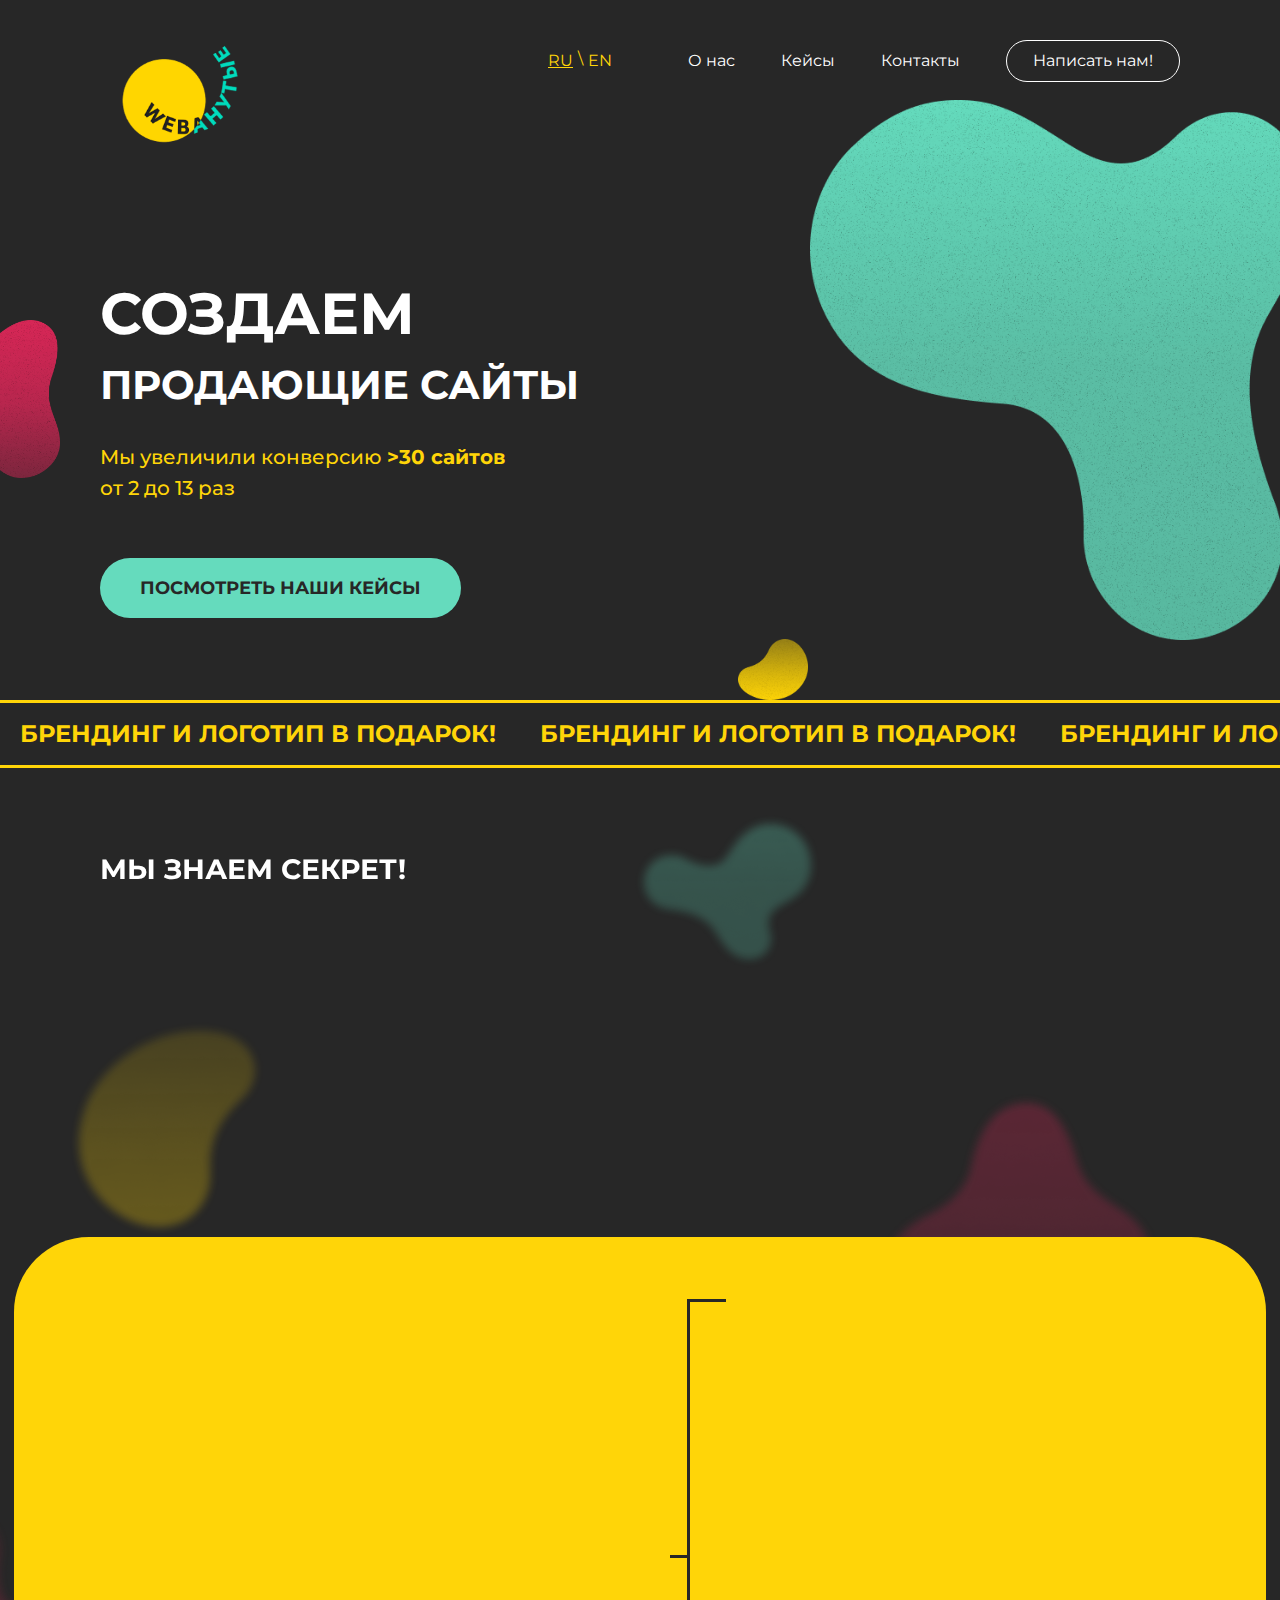
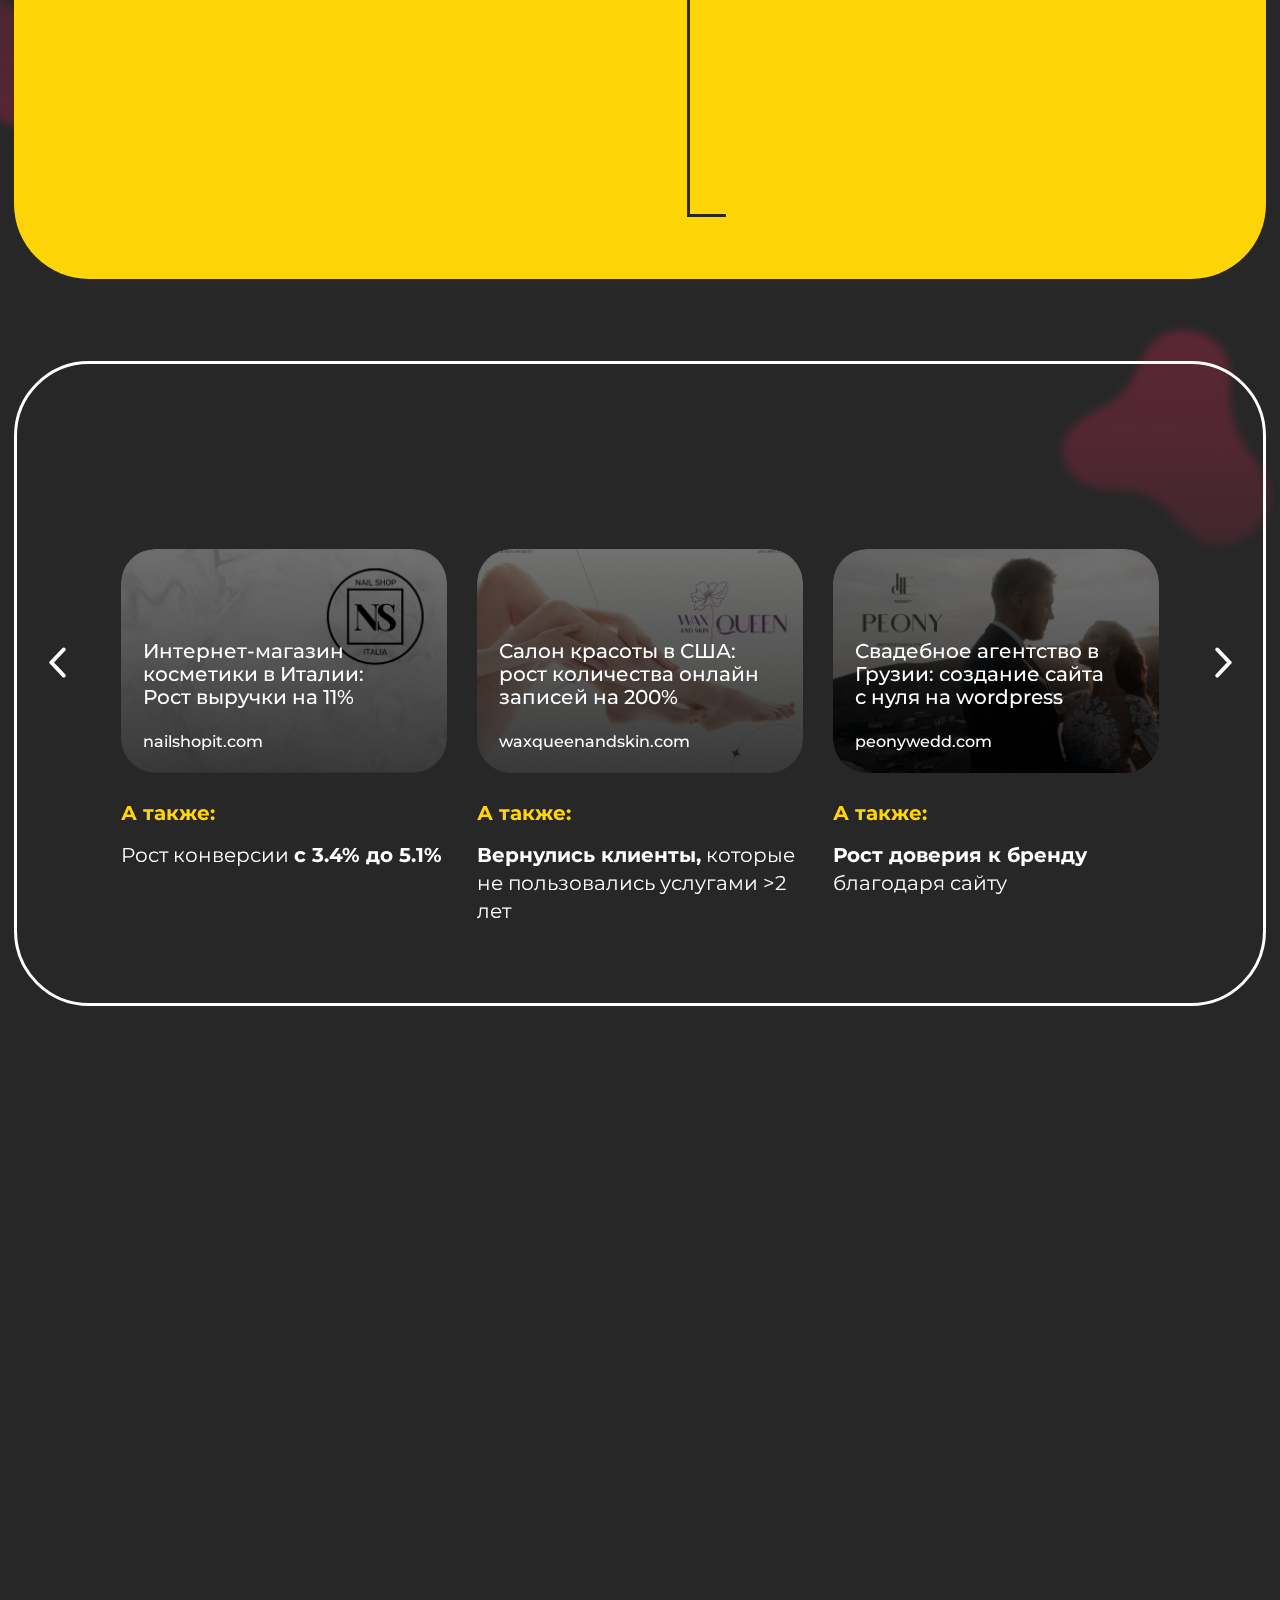
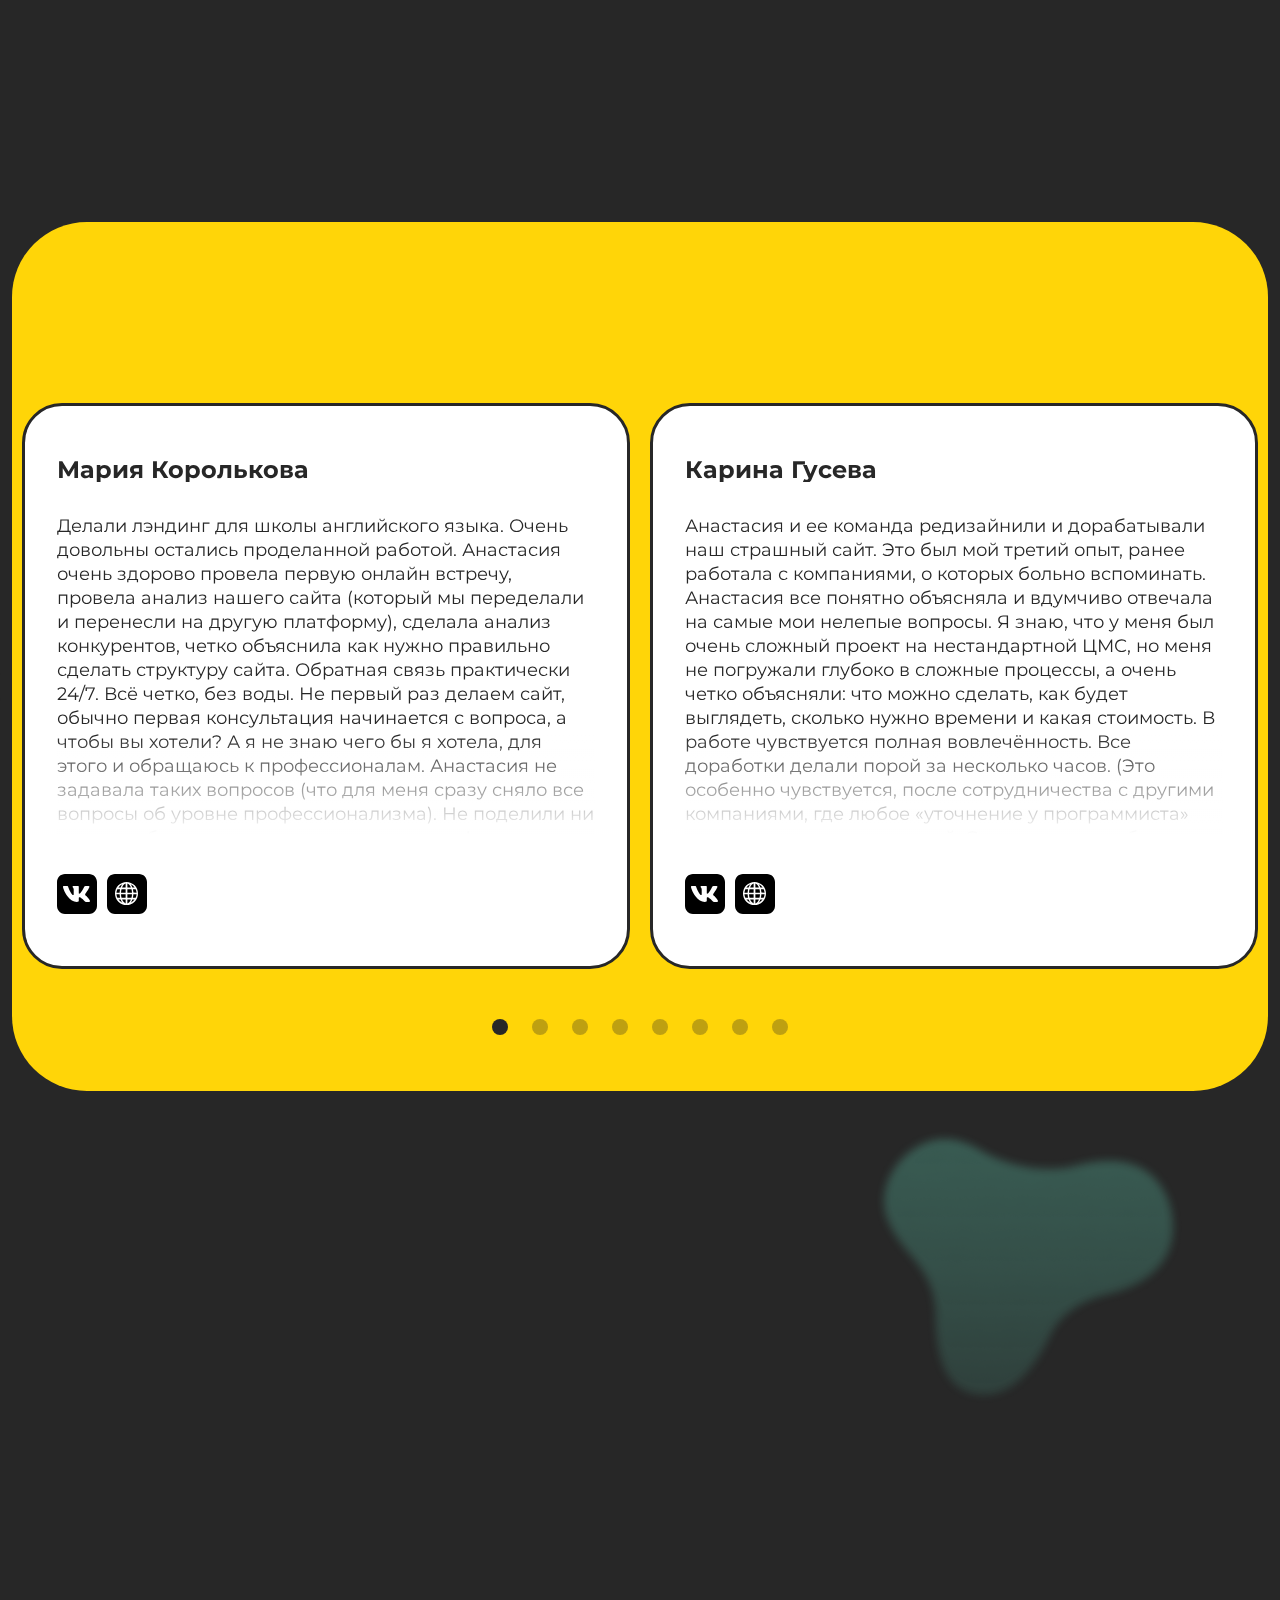
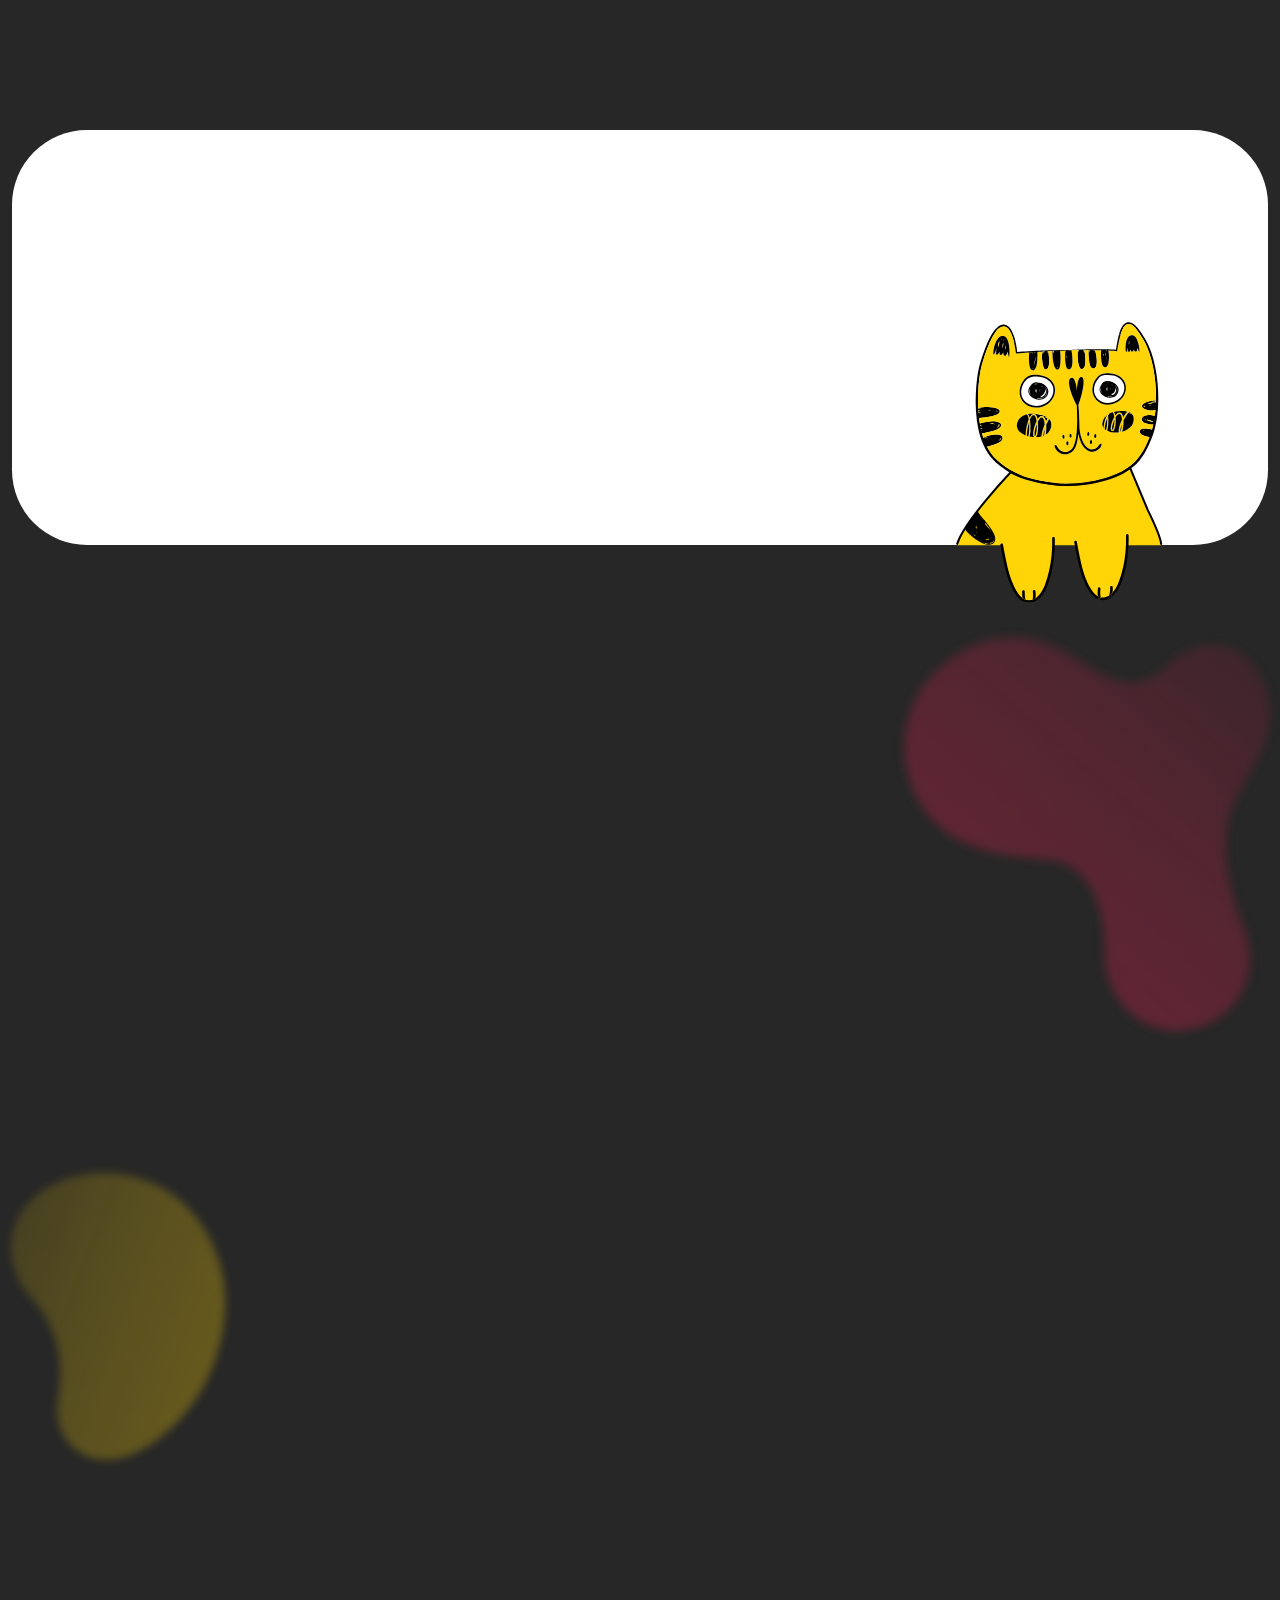
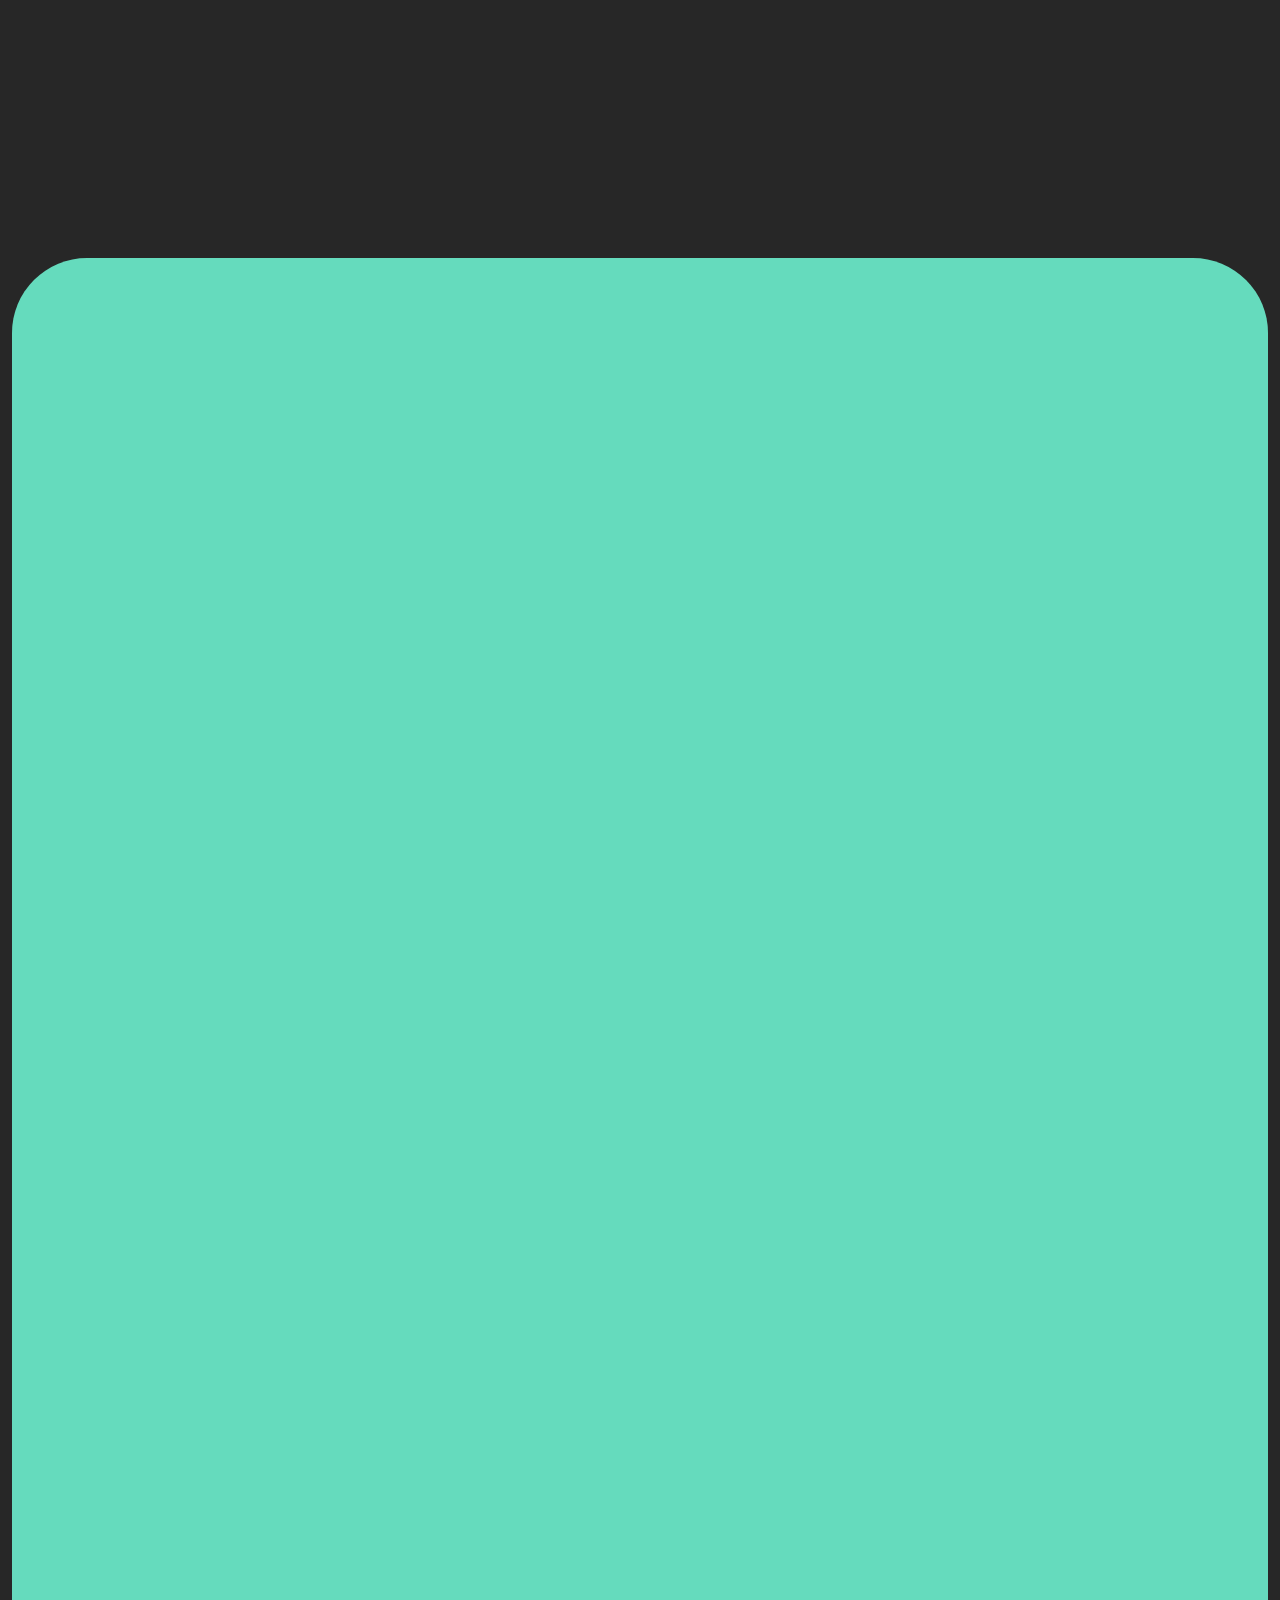
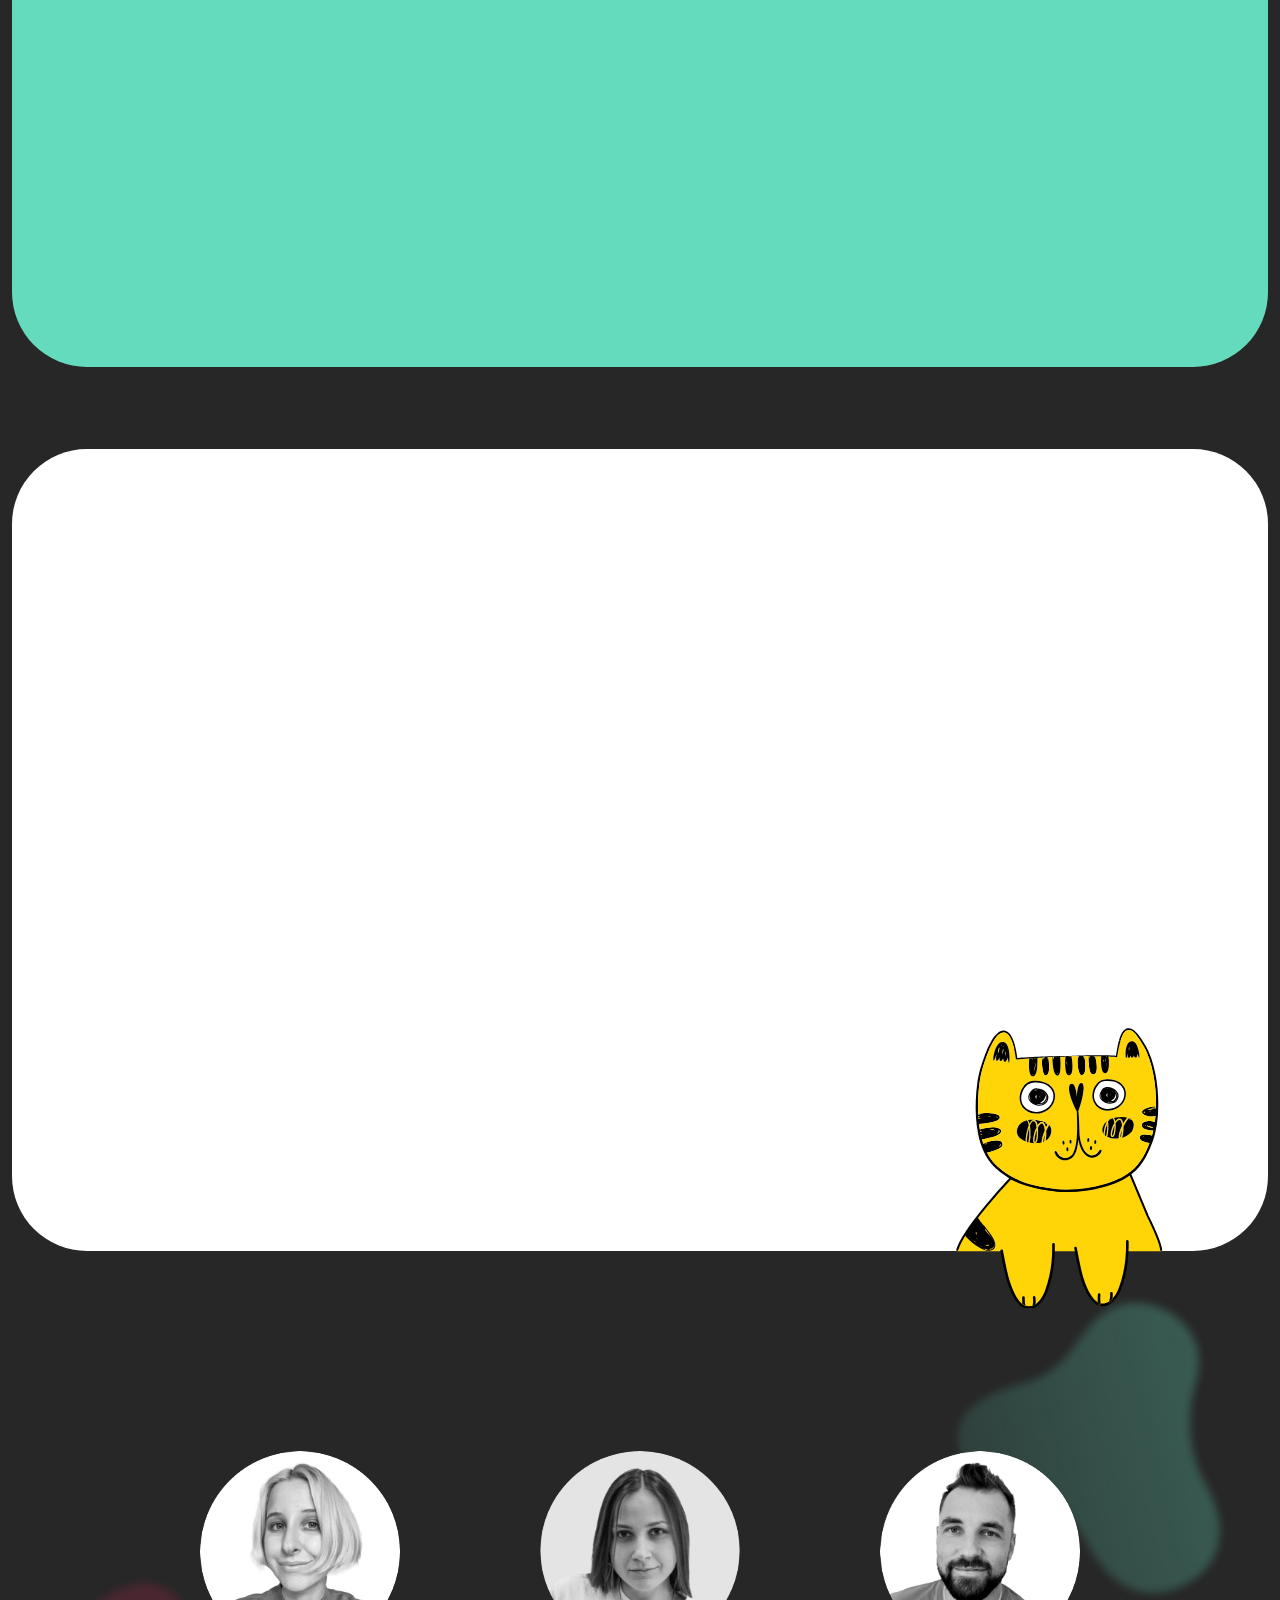
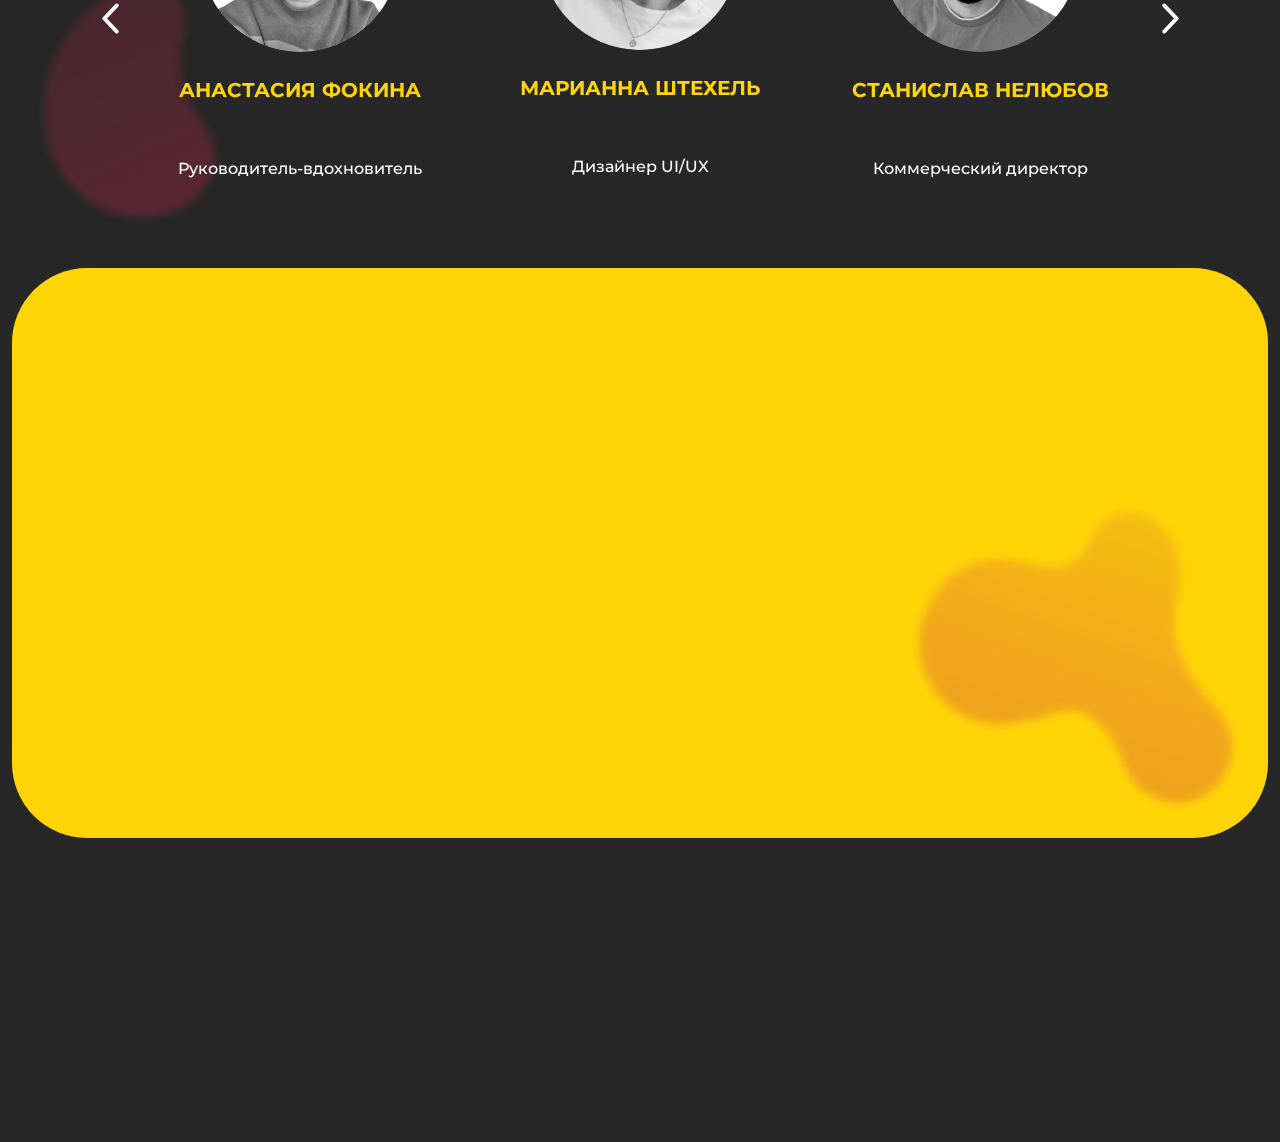
==== index.html @ fd3e45f4 "revival" ====
<!DOCTYPE html>
<html lang="ru">

<head>
	<meta charset="UTF-8">
	<meta name="viewport" content="width=device-width, initial-scale=1.0">
	<title>WEB-OFF</title>
	<link rel="stylesheet" href="./pages/index.css">
	<link rel="shortcut icon" href="./favicon.ico" type="image/x-icon">
	<link rel="preconnect" href="https://fonts.googleapis.com">
	<link rel="preconnect" href="https://fonts.gstatic.com" crossorigin>
	<link href="https://fonts.googleapis.com/css2?family=Montserrat:wght@400;500;600;700;800&display=swap"
		rel="stylesheet">
	<!-- Yandex.Metrika counter -->
	<script type="text/javascript">
		(function (m, e, t, r, i, k, a) {
			m[i] = m[i] || function () { (m[i].a = m[i].a || []).push(arguments) };
			m[i].l = 1 * new Date();
			for (var j = 0; j < document.scripts.length; j++) { if (document.scripts[j].src === r) { return; } }
			k = e.createElement(t), a = e.getElementsByTagName(t)[0], k.async = 1, k.src = r, a.parentNode.insertBefore(k, a)
		})
			(window, document, "script", "https://mc.yandex.ru/metrika/tag.js", "ym");
		ym(94891335, "init", {
			clickmap: true,
			trackLinks: true,
			accurateTrackBounce: true,
			webvisor: true
		});
	</script>
	<noscript>
		<div><img src="https://mc.yandex.ru/watch/94891335" style="position:absolute; left:-9999px;" alt="" /></div>
	</noscript>
	<!-- /Yandex.Metrika counter -->
</head>

<body class="page page_main">
	<div class="scrollTop"></div>
	<div class="page__wrapper">
		<header class="header page__header">
			<img src="./img/logo.png" alt="" class="header__logo rotating-logo">
			<nav class="header__menu">
				<ul class="header__menu-list">
					<li class="header__menu-list-link lang">
						<a href="https://web-off.ru/" class="header__menu-link act">RU</a>
						<span>\</span>
						<a href="https://web-off.ru/EN" class="header__menu-link">EN</a>
					</li>
					<li class="header__menu-list-link">
						<a href="#team" class="header__menu-link">О нас</a>
					</li>
					<li class="header__menu-list-link">
						<a href="#projects" class="header__menu-link">Кейсы</a>
					</li>
					<li class="header__menu-list-link">
						<a href="#contacts" class="header__menu-link">Контакты</a>
					</li>
					<li class="header__menu-list-link">
						<a href="https://t.me/taakeyourmeds" class="header__menu-link header__menu-link_bordered"
							target="_blank" rel="noopener">Написать нам!</a>
					</li>
				</ul>
			</nav>
			<button class="header__burger"></button>
			<button class="header__close-button"></button>
		</header>
		<section class="container intro content__intro">
			<h2 class="intro__header" data-aos="fade-up" data-aos-delay="50">
				Создаем
			</h2>
			<h3 class="intro__subheader" data-aos="fade-up" data-aos-delay="150">
				продающие сайты
			</h3>
			<p class="intro__text" data-aos="fade-up" data-aos-delay="250">
				Мы&nbsp;увеличили конверсию <b>&gt;30&nbsp;сайтов</b> от&nbsp;2&nbsp;до&nbsp;13&nbsp;раз
			</p>
			<a href="#projects" class="btn intro__btn" data-aos="fade-up" data-aos-delay="350">
				<span>ПОСМОТРЕТЬ НАШИ КЕЙСЫ</span>
			</a>
		</section>
	</div>
	<section class="run">
		<div class="marquee">
			<div>
				<h3>Брендинг и логотип в подарок!</h3>
				<h3>Брендинг и логотип в подарок!</h3>
				<h3>Брендинг и логотип в подарок!</h3>
				<h3>Брендинг и логотип в подарок!</h3>
				<h3>Брендинг и логотип в подарок!</h3>
				<h3>Брендинг и логотип в подарок!</h3>
				<h3>Брендинг и логотип в подарок!</h3>
				<h3>Брендинг и логотип в подарок!</h3>
				<h3>Брендинг и логотип в подарок!</h3>
				<h3>Брендинг и логотип в подарок!</h3>
				<h3>Брендинг и логотип в подарок!</h3>
				<h3>Брендинг и логотип в подарок!</h3>
				<h3>Брендинг и логотип в подарок!</h3>
				<h3>Брендинг и логотип в подарок!</h3>
				<h3>Брендинг и логотип в подарок!</h3>
				<h3>Брендинг и логотип в подарок!</h3>
			</div>
		</div>
	</section>
	<main class="content page__content">
		<section class="statystic content__statystic">
			<div class="container">
				<div class="statystic__questions">
					<article class="statystic__sites">
						<div class="statystic__sites-main">
							<h3 class="statystic__sites-header" data-aos="fade-up">Мы знаем секрет!</h3>
							<div class="statystic__sites-grid">
								<p class="statystic__sites-grid-figures" data-aos="fade-up" data-aos-delay="50">20%</p>
								<p class="statystic__sites-grid-figures" data-aos="fade-up" data-aos-delay="150">80%</p>
								<p class="statystic__sites-grid-text" data-aos="fade-up" data-aos-delay="50">дизайн</p>
								<p class="statystic__sites-grid-text" data-aos="fade-up" data-aos-delay="150">контент, тексты и&nbsp;смыслы для вашей
									целевой аудитории</p>
							</div>
							<div data-aos="fade-up" data-aos-delay="450">
								<div class="statystic__sites-grid-empty"></div>
								<div class="statystic__sites-grid-empty statystic__sites-grid-empty_left"></div>
								<div class="statystic__sites-grid-empty statystic__sites-grid-empty_right"></div>
							</div>
							<p class="statystic__sites-formula" data-aos="fade-up" data-aos-delay="450">Формула продающего сайта</p>
						</div>
					</article>
					<article class="statystic__web-agency">
						<div class="statystic__web-agency-arrowwrap" data-aos="fade-right" data-aos-delay="250">
							<img src="./images/statystic_arrow.png" alt="" class="statystic__web-agency-arrow">
						</div>
						
						<div class="statystic__web-agency-data" data-aos="fade-left" data-aos-delay="350">
							<h3 class="statystic__web-agency-title">потому, что 90%&nbsp;ВЕБ-АГЕНТСТВ</h3>
							<p class="statystic__web-agency-text">
								НЕ занимается маркетинговым анализом и контентом, которые составляют 80% основы для генерации лидов и продаж!
							</p>
						</div>
					</article>
				</div>
			</div>
		</section>

		<div class="container">
			<section class="offer content__offer">
				<div class="offer__we-offer">
					<div>
						<h2 class="offer__title" data-aos="fade-up" data-aos-delay="50">Наши сайты генерируют</h2>
						<h2 class="offer__title offer__title_adv" data-aos="fade-up" data-aos-delay="150"><strong>в 2,5 раза</strong></h2>
						<h2 class="offer__title" data-aos="fade-up" data-aos-delay="250">больше заказов</h2>
						<p class="offer__text" data-aos="fade-up" data-aos-delay="350">
							Потому что мы проводим глубокий маркетинговый анализ, сами пишем тексты и создаем цепляющий дизайн!
						</p>
					</div>
				</div>
				<div class="offer__empty-container-left">
					<div class="offer__empty-container-left-top"></div>
				</div>
				<div class="offer__empty-container-right"></div>
				<div class="offer__empty-mobile-top"></div>
				<div class="offer__empty-mobile-bottom"></div>
				<div class="offer__list-container">
					<h3 class="offer__list-title" data-aos="fade-left" data-aos-delay="50">Маркетинговый анализ</h3>
					<ul class="offer__list">
						<li class="offer__list-item" data-aos="fade-left" data-aos-delay="150">
							Проводим качественный и количественный анализа рынка и конкурентов
						</li>
						<li class="offer__list-item" data-aos="fade-left" data-aos-delay="250">
							Помогаем с упаковков. Создаем позиционирование, УТП и преимущества, за которые вам готовы платить
						</li>
						<li class="offer__list-item" data-aos="fade-left" data-aos-delay="350">
							Создаем продающую структуру и пишем маркетинговые тексты, которые убеждают и&nbsp;ведут к покупке
						</li>
					</ul>
					<h3 class="offer__list-title" data-aos="fade-left" data-aos-delay="50">Дизайн</h3>
					<ul class="offer__list">
						<li class="offer__list-item" data-aos="fade-left" data-aos-delay="150">
							Создаем мини-брендинг: логотип, цвета, шрифты с опорой на ценности бренда
						</li>
						<li class="offer__list-item" data-aos="fade-left" data-aos-delay="250">
							Создаем нешаблонный и цепляющий дизайн в Figma, который удерживает внимание
						</li>
						<li class="offer__list-item" data-aos="fade-left" data-aos-delay="350">
							Адаптируем дизайн на телефон, планшет и&nbsp;переносим сайт на Tilda или WordPress
						</li>
					</ul>
				</div>
			</section>
			<section class="projects content__projects" id="projects">
				<div class="projects__container">
					<h2 class="projects__title" data-aos="fade-up" data-aos-delay="50">
						Кейсы
						<a href="https://www.behance.net/webanuts" target="_blank" class="more">
							Больше проектов на Behance
							<img src="./images/more.png" alt="">
						</a>
					</h2>
					<div class="pro__grid">
						<div id="pro" class="slider slider_pro">
							<a href="" class="pro__item">
								<span class="pro__pic-wrap">
									<span class="pro__over">
										<span class="pro__desc">Интернет-магазин косметики в Италии: Рост&nbsp;выручки на 11%</span>
										<span class="pro__link">nailshopit.com</span>
									</span>
									<img class="pro__pic" src="./img/res_1.png"
										srcset="./img/res_1.png 1x, ./img/res_1@2x.png 2x" alt="">
								</span>
								<p class="pro__more">А также:</p>
								<p class="pro__res">Рост конверсии <strong>с&nbsp;3.4% до&nbsp;5.1%</strong></p>
							</a>
							<a href="" class="pro__item">
								<span class="pro__pic-wrap">
									<span class="pro__over">
										<span class="pro__desc">Салон красоты в США: рост количества онлайн записей на 200%</span>
										<span class="pro__link">waxqueenandskin.com</span>
									</span>
									<img class="pro__pic" src="./img/res_2.png"
										srcset="./img/res_2.png 1x, ./img/res_2@2x.png 2x" alt="">
								</span>
						    	<p class="pro__more">А также:</p>
								<p class="pro__res"><strong>Вернулись клиенты,</strong> которые не пользовались услугами >2 лет</p>
							</a>
							<a href="" class="pro__item">
								<span class="pro__pic-wrap">
									<span class="pro__over">
										<span class="pro__desc">Свадебное агентство в Грузии: создание сайта с&nbsp;нуля на wordpress</span>
										<span class="pro__link">peonywedd.com</span>
									</span>
									<img class="pro__pic" src="./img/res_3.png"
										srcset="./img/res_3.png 1x, ./img/res_3@2x.png 2x" alt="">
								</span>
								<p class="pro__more">А также:</p>
								<p class="pro__res"><strong>Рост доверия к бренду</strong> благодаря сайту </strong></p>
							</a>
							<a href="" class="pro__item">
								<span class="pro__pic-wrap">
									<span class="pro__over">
										<span class="pro__desc">Интернет-магазин косметики: рост конверсии с 3.4% до 4%</span>
										<span class="pro__link">cultmanicura.ru</span>
									</span>
									<img class="pro__pic" src="./img/res_4.png"
										srcset="./img/res_4.png 1x, ./img/res_4@2x.png 2x" alt="">
								</span>
								<p class="pro__more">А также:</p>
								<p class="pro__res">Новые клиенты начали совершаь заказы<strong>от 20 тыс руб, при среднем чеке в 4 раза ниже</strong> </p>
							</a>
							<a href="" class="pro__item">
								<span class="pro__pic-wrap">
									<span class="pro__over">
										<span class="pro__desc">Интернет-магазин кондитерской: конверсия 4.5%, а не 2%</span>
										<span class="pro__link">boronovskaya.ru</span>
									</span>
									<img class="pro__pic" src="./img/res_5.png"
										srcset="./img/res_5.png 1x, ./img/res_5@2x.png 2x" alt="">
								</span>
								<p class="pro__more">А также:</p>
								<p class="pro__res">Автоматизировали процесс обработки заказа и оптимизировали скорость на
									<strong>10%</strong>
								</p>
							</a>
						</div>
					</div>
				</div>
			</section>
			<section class="tag">
				<h2 class="section-title" data-aos="fade-up">Клиенты обращаются к&nbsp;нам, когда хотят</h2>
				<div class="tag__list tag__list_it">
					<div class="tag__item" data-aos="fade-up" data-aos-delay="50">Создать продающий сайт или интернет-магазин с нуля</div>
					<div class="tag__item" data-aos="fade-up" data-aos-delay="150">Получить новых клиентов с сайта</div>
					<div class="tag__item" data-aos="fade-up" data-aos-delay="250">Увеличить количество заказов в 2-3 раза</div>
					<div class="tag__item" data-aos="fade-up" data-aos-delay="350">Сделать редизайн сайта для повышения доверия</div>
					<div class="tag__item" data-aos="fade-up" data-aos-delay="450">Автоматизировать обработку заказов</div>
					<div class="tag__item" data-aos="fade-up" data-aos-delay="550">Увеличить конверсию и сократить рекламный бюджет</div>
				</div>
				<div class="btn modal_btn" data-aos="fade-up" data-aos-delay="650">
					<span>Хочу увеличить продажи!</span>
				</div>
			</section>
			<section class="comment content__comment" id="comment">
				<h2 class="projects__title" data-aos="fade-up">
					<span>Что говорят наши клиенты</span>
				</h2>
				<div class="comment__container review">
					<div id="slick" class="slider slider_review">
						<div class="review__item">
							<div class="review__item-inner">
								<div class="review__name">Мария Королькова</div>
								<div class="review__text">
									Делали лэндинг для школы английского языка. Очень довольны остались проделанной работой. Анастасия очень здорово провела первую онлайн встречу, провела анализ нашего сайта (который мы переделали и перенесли на другую платформу), сделала анализ конкурентов, четко объяснила как нужно правильно сделать структуру сайта. Обратная связь практически 24/7. Всё четко, без воды. Не первый раз делаем сайт, обычно первая консультация начинается с вопроса, а чтобы вы хотели? А я не знаю чего бы я хотела, для этого и обращаюсь к профессионалам. Анастасия не задавала таких вопросов (что для меня сразу сняло все вопросы об уровне профессионализма). Не поделили ни разу о выборе, всем искренне рекомендую!
								</div>
								<div class="review__soc">
									<a href="https://vk.com/topic-200646717_49068047" class="review__picwrap">
										<svg>
											<use xlink:href="./images/sprite.svg#icon-vk"></use>
										</svg>
									</a>
									<a href="https://intelligentclub.ru/" class="review__picwrap">
										<svg>
											<use xlink:href="./images/sprite.svg#icon-gl"></use>
										</svg>
									</a>
								</div>
							</div>
						</div>
						<div class="review__item">
							<div class="review__item-inner">
								<div class="review__name">Карина Гусева</div>
								<div class="review__text">
								Анастасия и ее команда редизайнили и дорабатывали наш страшный сайт.
								Это был мой третий опыт, ранее работала с компаниями, о которых больно вспоминать.
								Анастасия все понятно объясняла и вдумчиво отвечала на самые мои нелепые вопросы.
								Я знаю, что у меня был очень сложный проект на нестандартной ЦМС, но меня не погружали глубоко в сложные процессы, а очень четко объясняли: что можно сделать, как будет выглядеть, сколько нужно времени и какая стоимость.
								В работе чувствуется полная вовлечённость. Все доработки делали порой за несколько часов. (Это особенно чувствуется, после сотрудничества с другими компаниями, где любое «уточнение у программиста» занимает по несколько дней.
								Отдельное спасибо за шикарнейший дизайн моего сайта. Каждый раз испытываю эстетическое удовольствие, прогуливаюсь по нему, и уже собираю восторженные отзывы покупателей💜
								Хочу отметить, что мое сотрудничество с командой Анастасии только началось и я уже заполняю свои новые хотелки и с нетерпением жду их воплощения!
								Мой сайт: cultmanicura.ru
								</div>
								<div class="review__soc">
									<a href="https://vk.com/topic-200646717_49068047" class="review__picwrap">
										<svg>
											<use xlink:href="./images/sprite.svg#icon-vk"></use>
										</svg>
									</a>
									<a href="https://cultmanicura.ru/" class="review__picwrap">
										<svg>
											<use xlink:href="./images/sprite.svg#icon-gl"></use>
										</svg>
									</a>
								</div>
							</div>
						</div>
						<div class="review__item">
							<div class="review__item-inner">
								<div class="review__name">Евгения Сияние</div>
								<div class="review__text">
									Дедали сайт для студии детейлинга. Очень понравился подход и профессионализм Анастасии. Ниша для нее была новая, но она прекрасно разобралась во всех тонкостях, помогла пропнализировать конкурентов. Были учтены все мои пожелания и « хочу то сама не знаю что». 100% попадание. Дизайн любовь с первого взгляда.
									Самое главное, что сайт стал приносить в разы больше лидов чем его предшественник, люди стали активно его посещать. Настя помогла подобрать оптимальный функционал и взаимодействий с сайтом стало больше.
									А главное, что после завершения проекта Настя всегда на связт и помогает анализировать результаты.
									Данное агенство не просто создает сайт, оно дает бизнесу второе дыхание, закрывает дырки в маркетинге и добавляет статусности компании, потому что дизайн разработан с особым изяществом.
									Стоит каждой своей копейки, вложения окупились через 1,5 месяца. Рекомендованную!
								</div>
								<div class="review__soc">
									<a href="https://vk.com/topic-200646717_49068047" class="review__picwrap">
										<svg>
											<use xlink:href="./images/sprite.svg#icon-vk"></use>
										</svg>
									</a>
									<a href="https://autostudio36.ru/" class="review__picwrap">
										<svg>
											<use xlink:href="./images/sprite.svg#icon-gl"></use>
										</svg>
									</a>
								</div>
							</div>
						</div>
						<div class="review__item">
							<div class="review__item-inner">
								<div class="review__name">Екатерина Бороновская</div>
								<div class="review__text"> У меня довольно сложный интернет-магазин для кондитерской.
								И от всей души благодарю Анастасию и ее команду за потрясающую работу!!
								Мы вместе проделали сложнейший путь от выбора структуры и основы всей работы магазина до деталей и нюансов в товарах. Для меня очень ценно оказалось большая вовлеченность команды и скорость реализации - я безумно занята в офлайн работе и меня нужно периодически выдергивать оттуда. Хочу отметить точное понимание командой аспектов, связанных с психологией покупателей, удобством совершения заказов на сайте. Дизайн точно отражает мой концепт, для меня это очень важно. Сайт интегрирован со складской программой.
								Мы в процессе завершения работы, но я могу сказать совершенно точно - ценность работы для меня оказалась выше цены. Процесс был в удовольствие, результат - 100% попадание в мои потребности. Мои самые искренние рекомендации!!!
								мой сайт: https://boronovskaya.ru
								</div>
								<div class="review__soc">
									<a href="https://vk.com/topic-200646717_49068047" target="_blank" class="review__picwrap">
										<svg>
											<use xlink:href="./images/sprite.svg#icon-vk"></use>
										</svg>
									</a>
									<a href="https://boronovskaya.ru/" class="review__picwrap">
										<svg>
											<use xlink:href="./images/sprite.svg#icon-gl"></use>
										</svg>
									</a>
								</div>
							</div>
						</div>
						<div class="review__item">
							<div class="review__item-inner">
								<div class="review__name">Татьяна Давыдова</div>
								<div class="review__text">
									Добрый день! Заказывала сайт для магазина одежды у Анастасии. Хочется отметить скорость исполнения работы! Все быстро , четко, красиво! С объяснениями и видеоинструкциями, что очень помогает ! Даже после завершения работы, при возникновении вопроса, ответ приходит незамедлительно! Клиентоориентированность на высоте! Все допуслуги тоже оказываются очень быстро!
								</div>
								<div class="review__soc">
									<a href="https://vk.com/topic-200646717_49068047" target="_blank" class="review__picwrap">
										<svg>
											<use xlink:href="./images/sprite.svg#icon-vk"></use>
										</svg>
									</a>
									<a href="https://tenidav.com/" class="review__picwrap">
										<svg>
											<use xlink:href="./images/sprite.svg#icon-gl"></use>
										</svg>
									</a>
								</div>
							</div>
						</div>
						<div class="review__item">
							<div class="review__item-inner">
								<div class="review__name">Надежда Смирнова</div>
									<div class="review__text">Перед новым годом заказала сайт у Насти, я архитектор дизайнер, владелец студии и очень занятой человек, мне некогда было заниматься сайтом, его наполнением и концепцией. Все от начала и до конца по моему ТЗ сделала Настя со своей профессионалов. Быстро, чёткое креативно. Все продумано. Удобно и красиво, эстетика для меня играет очень важную роль - Анастасия помогала. Советовала, задавала наводящие вопросы. Скурпулезное внимание к каждой детали - вот за что стоит платить и делегировать! Советую ребят всем! Думаю мы и дальше продолжим сотрудничество. У меня есть еще идеи, которые с лёгкостью осуществит Анастасия со своей командой мой сайт прекрасен https://nayadadesign.pro/
								</div>
								<div class="review__soc">
									<a href="https://vk.com/topic-200646717_49068047" target="_blank" class="review__picwrap">
										<svg>
											<use xlink:href="./images/sprite.svg#icon-vk"></use>
										</svg>
									</a>
									<a href="https://nayadadesign.pro/" class="review__picwrap">
										<svg>
											<use xlink:href="./images/sprite.svg#icon-gl"></use>
										</svg>
									</a>
								</div>
							</div>
						</div>
						<div class="review__item">
							<div class="review__item-inner">
								<div class="review__name">Elena Prude</div>
								<div class="review__text">
									Anastasia, thank you and your team for my website! I love it and so do all my clients. You took into account all my wishes for design, also gave me a lot of advice and explained to me that the website should, first of all, sell. Thanks to this, I have already got new clients from my website. It was a pleasure to work with you and I will recommend you to all my colleagues!
								</div>
								<div class="review__soc">
									<a href="https://vk.com/topic-200646717_49068047" target="_blank" class="review__picwrap">
										<svg>
											<use xlink:href="./images/sprite.svg#icon-vk"></use>
										</svg>
									</a>
									<a href="http://waxqueenandskin.com/" class="review__picwrap">
										<svg>
											<use xlink:href="./images/sprite.svg#icon-gl"></use>
										</svg>
									</a>
								</div>
							</div>
						</div>
						<div class="review__item">
							<div class="review__item-inner">
								<div class="review__name">Лебедь Артемиев</div>
								<div class="review__text">
								Ахуенные и воистину вебанутые! Надо брать!
								</div>
								<div class="review__soc">
									<a href="" target="_blank" class="review__picwrap">
										<svg>
											<use xlink:href="./images/sprite.svg#icon-gl"></use>
										</svg>
									</a>
								</div>
							</div>
						</div>
					</div>
				</div>
			</section>
		</div>
		<section class="why-us content__why-us">
			<div class="container">
				<h2 class="why-us__title" data-aos="fade-up">Почему выбирают нас?</h2>
				<div class="why-us__grid">
					<article class="why-us__grid-article why-us__grid-article_one" data-aos="fade-up" data-aos-delay="50">
						<img src="./images/why_1.png" alt="" class="why-us__grid-article-number">
						<h3 class="why-us__grid-article-title">Создаем структуру и cами пишем тексты</h3>
						<p class="why-us__grid-article-text">
							<span class="why-us__grid-article-text_bold">Глубоко вникаем в ваш бизнес,</span>
							анализируем конкурентов, проводим CustDev (глубинные интервью) и строим продающую воронку на сайте.
						</p>
					</article>
					<article class="why-us__grid-article why-us__grid-article_two" data-aos="fade-up" data-aos-delay="150">
						<img src="./images/why_2.png" alt="" class="why-us__grid-article-number">
						<h3 class="why-us__grid-article-title">Берем риски на себя&nbsp;&mdash; даем гарантию конверсии</h3>
						<p class="why-us__grid-article-text">
							Если мы повышаем конверсию сайта и не получили оговренный результат&nbsp;&mdash;  
							<span class="why-us__grid-article-text_bold">1&nbsp;месяц бесплатно дорабатываем сайт</span> и повышаем конверсию!
						</p>
					</article>
					<article class="why-us__grid-article why-us__grid-article_three" data-aos="fade-up" data-aos-delay="250">
						<img src="./images/why_3.png" alt="" class="why-us__grid-article-number">
						<h3 class="why-us__grid-article-title">Вы платите за результат, а не часы</h3>
						<p class="why-us__grid-article-text">
							<span class="why-us__grid-article-text_bold">Наша работа не завязана на часы</span>
							 Если мы потратим на маркетинговый анализ в 2 раза больше времени, вы не будете за это переплачивать.
						</p>
					</article>
					<article class="why-us__grid-article why-us__grid-article_four" data-aos="fade-up" data-aos-delay="350">
						<img src="./images/why_4.png" alt="" class="why-us__grid-article-number">
						<h3 class="why-us__grid-article-title">Говорим с вами на одном языке</h3>
						<p class="why-us__grid-article-text"> 
						<span class="why-us__grid-article-text_bold">Говорим без сложных айтишных слов</span>
							и отвечаем на любые ваши вопросы. Нам важно быть с вами на одной волне, чтобы вы понимали каждый этап работы.
						</p>
					</article>
				</div>
			</div>
		</section>
<div class="container">
    <section class="cat   ">
        <h2 class="section-title cat__title" data-aos="fade-up" data-aos-delay="50">У вашего сайта низкая конверсия?</h2>
        <p class="cat__desc" data-aos="fade-up" data-aos-delay="150">Отправьте нам ваш сайт, и мы скажем почему!</p>
        <div class="ac ac_min cat__mb" data-aos="fade-up" data-aos-delay="250">
            <div class="btn modal_btn"><span>Отправить сайт на аудит!</span></div>
        </div>
        <img src="./img/cat.svg" alt="" class="cat__cat">
    </section>
</div>
<div class="container stage">
    <h2 data-aos="fade-up" data-aos-delay="50">Наш подход</h2>
    <h3 data-aos="fade-up" data-aos-delay="150">От вас потребуется всего 1-3 часа на согласование.<br>
        Все остальное мы берем на себя, чтобы вы могли сконцентрироваться на своем бизнесе.</h3>
    <div class="stage__list">
        <div class="stage__item" data-aos="fade-up" data-aos-delay="50">
			<!-- <picture>
				<img class="stage__pic" src="./img/how_1.png" srcset="./img/how_1@2x.png 2x, ./img/how_1@2x.png 320w" alt="">
			</picture> -->
            <picture>
				<source media="(max-width: 1024px)" srcset="./img/how_2@2x.png">
				<img class="stage__pic" src="./img/how_1.png" srcset="./img/how_3@2x.png 2x" alt="Flowers">
			  </picture>
            <h4 class="stage__title">1.&nbsp;Маркетинговый<br>анализ</h4>
            <ul class="stage__desc">
                <li>Мы проводим c вами созвон в Zoom</li>
                <li>Анализируем конкурентов, продукт и проводим CustDev (глубинное интервью)</li>
                <li>Cоздаем УТП, позиционирование, офферы, продающую структуру сайта и пишем тексты</li>
                <li>Генерируем идеи для увеличения продаж в 2-3 раза</li>
            </ul>
        </div>
        <div class="stage__item" data-aos="fade-up" data-aos-delay="150">
            <img class="stage__pic" src="./img/how_2.png" srcset="./img/how_2.png 1x, ./img/how_2@2x.png 2x" alt="">
            <h4 class="stage__title">2.&nbsp;UI-UX<br>дизайн</h4>
            <ul class="stage__desc">
                <li>На основе маркетингового анализа и миссии бренда утверждаем референсы</li>
                <li>Создаем мини-брендинг: подбираем шрифты, цвета, рисуем логотип</li>
                <li>Разрабатываем нешаблонный дизайн сайта в Figma для телефона и компьютера</li>
            </ul>
        </div>
        <div class="stage__item" data-aos="fade-up" data-aos-delay="250">
            <img class="stage__pic" src="./img/how_3.png" srcset="./img/how_3.png 1x, ./img/how_3@2x.png 2x" alt="">
            <h4 class="stage__title">3.&nbsp;Разработка<br>сайта</h4>
            <ul class="stage__desc">
                <li>Верстаем сайт по согласованному дизайну в Figma</li>
                <li>Адаптируем для телефона, планшета и компьютера</li>
                <li>Оптимизируем картинки и скорость сайта</li>
                <li>Делаем базовую SEO-оптимизацию</li>
                <li>Переносим сайт на WordPress или Tilda</li>
            </ul>
        </div>
        <div class="stage__item" data-aos="fade-up" data-aos-delay="350">
            <img class="stage__pic" src="./img/how_4.png" srcset="./img/how_4.png 1x, ./img/how_4@2x.png 2x" alt="">
            <h4 class="stage__title">4.&nbsp;Техническая<br>настройка</h4>
            <ul class="stage__desc">
                <li>Настраиваем хостинг и домен</li>
                <li>Настраиваем лид-формы, онлайн-оплату, корзину и тд</li>
                <li>Тестируем сайт</li>
                <li>Присылаем видео-обучение по работе с сайтом</li>
            </ul>
        </div>
    </div>
</div>
<div class="container">
    <section class="special-offer content__special-offer" data-aos="fade-up">
        <h2 class="special-offer__title">Только 2 недели</h2>
        <h2 class="special-offer__title">
            <span class="g">Мини-брендинг +</span>
            <span class="y">логотип в подарок!</span>
        </h2>
    </section>
    <section class="price">
        <h2 class="section-title" data-aos="fade-up">Цены и тарифы</h2>
        <div class="price__wrap">
            <div class="price__item" data-aos="fade-up" data-aos-delay="50">
                <div class="price__head">
                    <h3 class="price__name">лендинг 1&nbsp;страница</h3>
                    <h4 class="price__subname">на tilda/wordpress</h4>
                </div>
                <div class="price__body">
                    <div class="price__for">ПОДХОДИТ:</div>
                    <div class="price__desc">Стартапам. Компаниям, которые запускают новый продукт. Молодым и небольшим проектам с 1 продуктом.</div>
                    <div class="price__for">Что входит:</div>
                    <ul class="price__list">
                        <li></li>
                        <li>Конверсия лендинга от 5%</li>
                        <li>Маркетинговый анализ конкурентов и вашего продукта</li>
                        <li>Создание позиционирования, офферов, УТП и ценностей продукта</li>
                        <li>Написание текстов и создание продающей структуры сайта</li>
                        <li>Простой, интуитивно понятный и стильный дизайн</li>
                        <li>Адаптация на телефон, планшет и компьютер</li>
                        <li>Email-уведомления о лидах</li>
                        <li>Настройка хостинга, SSL и домена</li>
                    </ul>
                </div>
                <div class="price__foot">
                    <h3 class="price__from">От 95 000 руб</h3>
                    <h4 class="price__price">85 000 руб</h4>
                </div>
            </div>
            <div class="price__item" data-aos="fade-up" data-aos-delay="150">
                <div class="price__head">
                    <h3 class="price__name">Корпоративный сайт</h3>
                    <h4 class="price__subname">на tilda/wordpres</h4>
                </div>
                <div class="price__body">
                    <div class="price__for">ПОДХОДИТ:</div>
                    <div class="price__desc">Проектам с количеством услуг от 3 шт. Проектам, которые выходят на новые рынки, сегменты или работают с разными ца.</div>
                    <div class="price__for">Что входит:</div>
                    <ul class="price__list">
                        <li>Конверсия сайта от 5%</li>
                        <li>Маркетинговый анализ конкурентов и вашего продукта</li>
                        <li>Создание позиционирования, офферов, УТП и ценностей продукта</li>
                        <li>Написание текстов на все страницы сайта и создание продающей структуры</li>
                        <li>Простой, интуитивно понятный и стильный дизайн</li>
                        <li>Адаптация на телефон, планшет и компьютер</li>
                        <li>Email-уведомления о лидах</li>
                        <li>Настройка хостинга, SSL и домена</li>
                    </ul>
                </div>
                <div class="price__foot">
                    <h3 class="price__from">От 110 000 руб</h3>
                    <h4 class="price__price">100 000 руб</h4>
                </div>
            </div>
			<div class="price__item" data-aos="fade-up" data-aos-delay="250">
				<div class="price__head">
					<h3 class="price__name">Интернет-магазин</h3>
					<h4 class="price__subname">на wordpress</h4>
				</div>
				<div class="price__body">
					<div class="price__for">ПОДХОДИТ:</div>
					<div class="price__desc">Оффлайн магазинам, которые хотят продавать онлайн. Проектам, которые продают в соцсетях и хотят масштабировать бизнес. Любому товарному бизнесу.</div>
					<div class="price__for">Что входит:</div>
					<ul class="price__list">
                        <li>Конверсия магазина от 2%</li>
                        <li>Маркетинговый анализ конкурентов и вашего продукта</li>
                        <li>Создание позиционирования, офферов, УТП и ценностей магазина</li>
                        <li>Написание текстов на главную и создание продающей структуры сайта</li>
                        <li>Простой, интуитивно понятный и стильный дизайн</li>
                        <li>Настройка онлайн-оплаты, корзины, оформления заказа, каталога и фильтров</li>
                        <li>Настройка инструментов дожатия на сайте: email, онлайн-чаты и тд</li>
                        <li>Адаптация на телефон, планшет и компьютер</li>
                        <li>Настройка хостинга, SSL и домена</li>
					</ul>
				</div>
				<div class="price__foot">
					<h3 class="price__from">От 220 000 руб</h3>
					<h4 class="price__price">190 000 руб</h4>
				</div>
			</div>
		</div>
		<article class="gift" data-aos="fade-up">
			<img src="./img/gift.svg" alt="" class="gift__pic">
			<h3 class="gift__title">В ПОДАРОК</h3>
			<ul class="gift__list">
				<li>Мини-брендинг: цвета, шрифты и логотип</li>
				<li>3 месяца поддержки</li>
				<li>Видео-обучение по работе с сайтом</li>
			</ul>
		</article>
		<div class="ac" data-aos="fade-up">
			<div class="btn btn_yellow btn_yellow-shadow modal_btn"><span>Рассчитать стоимость</span></div>
		</div>
	</section>
	<section class="cat cat_team">
		<h2 class="section-title cat__title" data-aos="fade-up">ПРОТЕСТИРУЙТЕ НАС <br><span>ЗА 35 000 руб</span></h2>
		<h4 class="cat__subtitle" data-aos="fade-up">Мы проведем маркетинговый анализ:</h4>
		<ul class="cat__list">
			<li data-aos="fade-up" data-aos-delay="50">Выявим, почему вы лучше ваших конкурентов</li>
			<li data-aos="fade-up" data-aos-delay="150">Определим УТП, позиционирвание и ценности, которые будут вас продавать</li>
			<li data-aos="fade-up" data-aos-delay="250">Разработаем 3 уникальных оффера, которые повысят конверсию в продажу</li>
			<li data-aos="fade-up" data-aos-delay="350">Создадим продающую структуру сайта, которая будет вызывать доверие</li>
			<li data-aos="fade-up" data-aos-delay="450">Напишем маркетинговые тексты для главной страницы сайта</li>
		</ul>
		<div class="ac ac_min cat__mb" data-aos="fade-up" data-aos-delay="550">
			<div class="btn modal_btn"><span>ХОЧУ ПОПРОБОВАТЬ!</span></div>
		</div>
		<img src="./img/cat.svg" alt="" class="cat__cat">
	</section>
</div>
</section>
<section class="team content__team" id="team">
<div class="container">
    <h2 class="team__title" data-aos="fade-up">НАША КОМАНДА</h2>
    <div class="team-wrap">
        <div id="slick2" class="slider slider_team">
            <figure class="team__member">
                <img class="team__picture" src="./img/user_1.png"
                    srcset="./img/user_1.png 1x, ./img/user_1@2x.png 2x" alt="">
                <figcaption class="team__picture-text">
                    <h3 class="team__picture-text-name">Анастасия Фокина</h3>
                    <p class="team__picture-text-role">Руководитель-вдохновитель</p>
                </figcaption>
            </figure>
            <figure class="team__member">
                <img class="team__picture" src="./img/user_2.png"
                    srcset="./img/user_2.png 1x, ./img/user_2@2x.png 2x" alt="">
                <figcaption class="team__picture-text">
                    <h3 class="team__picture-text-name">Марианна Штехель</h3>
                    <p class="team__picture-text-role">Дизайнер UI/UX</p>
                </figcaption>
            </figure>
            <figure class="team__member">
                <img class="team__picture" src="./img/user_3.png"
                    srcset="./img/user_3.png 1x, ./img/user_3@2x.png 2x" alt="">
                <figcaption class="team__picture-text">
                    <h3 class="team__picture-text-name">Станислав Нелюбов</h3>
                    <p class="team__picture-text-role">Коммерческий директор</p>
                </figcaption>
            </figure>
            <figure class="team__member">
                <img class="team__picture" src="./img/user_4.png"
                    srcset="./img/user_4.png 1x, ./img/user_4@2x.png 2x" alt="">
                <figcaption class="team__picture-text">
                    <h3 class="team__picture-text-name">Илья Вьюн</h3>
                    <p class="team__picture-text-role">Фронтенд-разработчик</p>
                </figcaption>
            </figure>
            <figure class="team__member">
                <img class="team__picture" src="./img/user_5.png"
                    srcset="./img/user_5.png 1x, ./img/user_5@2x.png 2x" alt="">
                <figcaption class="team__picture-text">
                    <h3 class="team__picture-text-name">Дарья Афонина</h3>
                    <p class="team__picture-text-role">Копирайтер и маркетолог</p>
                </figcaption>
            </figure>
            <figure class="team__member">
                <img class="team__picture" src="./img/user_6.png"
                    srcset="./img/user_6.png 1x, ./img/user_6@2x.png 2x" alt="">
                <figcaption class="team__picture-text">
                    <h3 class="team__picture-text-name">Алексей Илларионов</h3>
                    <p class="team__picture-text-role">Бэкенд-разработчик</p>
                </figcaption>
            </figure>
            <figure class="team__member">
                <img class="team__picture" src="./img/user_7.png"
                    srcset="./img/user_7.png 1x, ./img/user_7@2x.png 2x" alt="">
                <figcaption class="team__picture-text">
                    <h3 class="team__picture-text-name">Голованов Константин</h3>
                    <p class="team__picture-text-role">Full-stack-разработчик</p>
                </figcaption>
            </figure>
            <figure class="team__member">
                <img class="team__picture" src="./img/user_8.png"
                    srcset="./img/user_8.png 1x, ./img/user_8@2x.png 2x" alt="">
                <figcaption class="team__picture-text">
                    <h3 class="team__picture-text-name">Михаил Александренко</h3>
                    <p class="team__picture-text-role">Менеджер проектов</p>
                </figcaption>
            </figure>
            <figure class="team__member">
                <img class="team__picture" src="./img/user_9.png"
                    srcset="./img/user_9.png 1x, ./img/user_9@2x.png 2x" alt="">
                <figcaption class="team__picture-text">
                    <h3 class="team__picture-text-name">Маск Илонович</h3>
                    <p class="team__picture-text-role">Консультант по уборке</p>
                </figcaption>
            </figure>
        </div>
    </div>
</div>
</section>

<div id="contacts" class="container container_contact">
    <section class="step">
        <h2 class="section-title section-title_black" data-aos="fade-up">Первый шаг&nbsp;&mdash;</h2>
        <h3 class="step__sub">
            <span data-aos="fade-up" data-aos-delay="50">БЕСПЛАТНАЯ КОНСУЛЬТАЦИЯ С МАРКЕТОЛОГОМ,</span>
			<span data-aos="fade-up" data-aos-delay="150">который ответит на все ваши вопросы</span>
			<span data-aos="fade-up" data-aos-delay="250">и поможет со стратегией продаж через сайт!</span>
        </h3>
        <p class="step__text" data-aos="fade-up" data-aos-delay="350">Напишите нам: <a href="mailto:info@web-off.com">info@web-off.com</a></p>
        <p class="step__text last" data-aos="fade-up" data-aos-delay="450">Или запишитесь на бесплатную консультацию!</p>
        <div class="step__group">
            <div class="btn btn_white modal_btn" data-aos="fade-up" data-aos-delay="550">
                <span>Записаться!</span>
            </div>
            <div class="socgroup">
                <a href="https://t.me/taakeyourmeds" class="soc" target="_blank" rel="noopener" data-aos="fade-left" data-aos-delay="650">
                    <svg>
                        <use xlink:href="./images/sprite.svg#icon-te"></use>
                    </svg>
                </a>
                <a href="https://wa.me/79853889529" class="soc" target="_blank" rel="noopener" data-aos="fade-left" data-aos-delay="750">
                    <svg>
                        <use xlink:href="./images/sprite.svg#icon-wa"></use>
                    </svg>
                </a>
            </div>
        </div>
    </section>
</div>

</main>
<footer class="footer page__footer page__footer_project page__footer_index" id="footer">
    <div class="container footer-container_project">
        <section class="info footer__info footer__info_project">
            <nav class="info__social-links" data-aos="fade-up" data-aos-delay="50" data-aos-offset="0">
                <a href="https://t.me/taakeyourmeds" target="_blank" class="info__telegram-link" rel="noopener">
                    <img src="./images/soc_telega.png" alt="">
                <a href="https://wa.me/79853889529" target="_blank" class="info__vk-link" rel="noopener">
                    <img src="./images/soc_wassap.png" alt="">
                </a>
            </nav>
            <p class="info__privacy" data-aos="fade-up" data-aos-delay="150" data-aos-offset="0">
                <a href="privacy.html">Политика конфиденциальности</a>
            </p>
            <p class="info__copyright" data-aos="fade-up" data-aos-delay="250" data-aos-offset="0">&copy;&nbsp;2023 Web-off</p>
        </section>
    </div>
</footer>
<div class="modal-bg"></div>
<div class="modal-wrap">
	<div class="modal" data-attr="modal_review">
		<div class="modal__body">
			<div class="modal__close">
				<svg width="26" height="26" viewBox="0 0 26 26" fill="none" xmlns="http://www.w3.org/2000/svg">
					<path d="M1 1L13 13M13 13L25 25M13 13L25 1M13 13L1 25" stroke="#272727" stroke-width="2" />
				</svg>
			</div>
		</div>
	</div>
    <div class="modal" data-attr="modal_form">
        <div class="modal__body">
			<div class="modal__desc">Оставьте ваши контакты, и мы свяжемся с вами в течение 20 минут!</div>
			<form id="register-form" action="#" class="modal__form_forlistener formwrap">
				<label>
					<span>E-mail</span>
					<input class="input input_req" type="text" id="email" name="email">
					<span class="error__text">Пожалуйста, заполните это поле!</span>
				</label>
				<label>
					<span>Телефон </span>
					<input id="phone" class="input input_req" type="tel" name="phone" autocomplete="off">
					<span class="error__text">Пожалуйста, заполните это поле!</span>
				</label>
				<label>
					<span>Ссылка на веб-сайт <small>(если вы хотите увеличить конверсию или сделать редизайн)</small></span>
					<input class="input" type="text" id="website" name="website">
					<span class="error__text">Пожалуйста, заполните это поле!</span>
				</label>
				<button type="submit" class="btn btn_yellow send_btn">Отправить!</button>
				<div class="privacy">Нажимая "Отправить", вы соглашаетесь с нашей <a target="_blank"
						href="privacy.html">Политикой конфиденциальности</a></div>
			</form>
			<div class="modal__close">
				<svg width="26" height="26" viewBox="0 0 26 26" fill="none" xmlns="http://www.w3.org/2000/svg">
					<path d="M1 1L13 13M13 13L25 25M13 13L25 1M13 13L1 25" stroke="#272727" stroke-width="2" />
				</svg>
			</div>
        </div>
    </div>
    <div class="modal" data-attr="modal_confirm">
        <div class="modal__body">
			<div class="formwrap">
				<div class="modal__desc modal__desc_confirm">Спасибо за ваше сообщение. Мы свяжемся с вами в ближайшее
					время!</div>
			</div>
			<div class="modal__close">
				<svg width="26" height="26" viewBox="0 0 26 26" fill="none" xmlns="http://www.w3.org/2000/svg">
					<path d="M1 1L13 13M13 13L25 25M13 13L25 1M13 13L1 25" stroke="#272727" stroke-width="2" />
				</svg>
			</div>
        </div>
    </div>
</div>
<div class="cookie unvis">
    <div class="cookie__body">
        <p class="cookie__text">
            Мы используем файлы cookie как указано в <a
                target="_blank" href="privacy.html#cook">политике cookie</a>
        </p>
        <div class="cookie__btnwrap">
            <button class="btn btn_min">OK</button>
        </div>
    </div>
</div>
<script src="./vendor/jquery-3.6.0.min.js" type="text/javascript"></script>
<script src="./pages/jquery.simplemarquee.js" type="text/javascript"></script>
<script src="./pages/slick.js" type="text/javascript"></script>
<script src="./pages/mask.js" type="text/javascript"></script>
<script src="./pages/aos.js"></script>
<script src="./pages/index.js" type="text/javascript"></script>
</body>
</html>
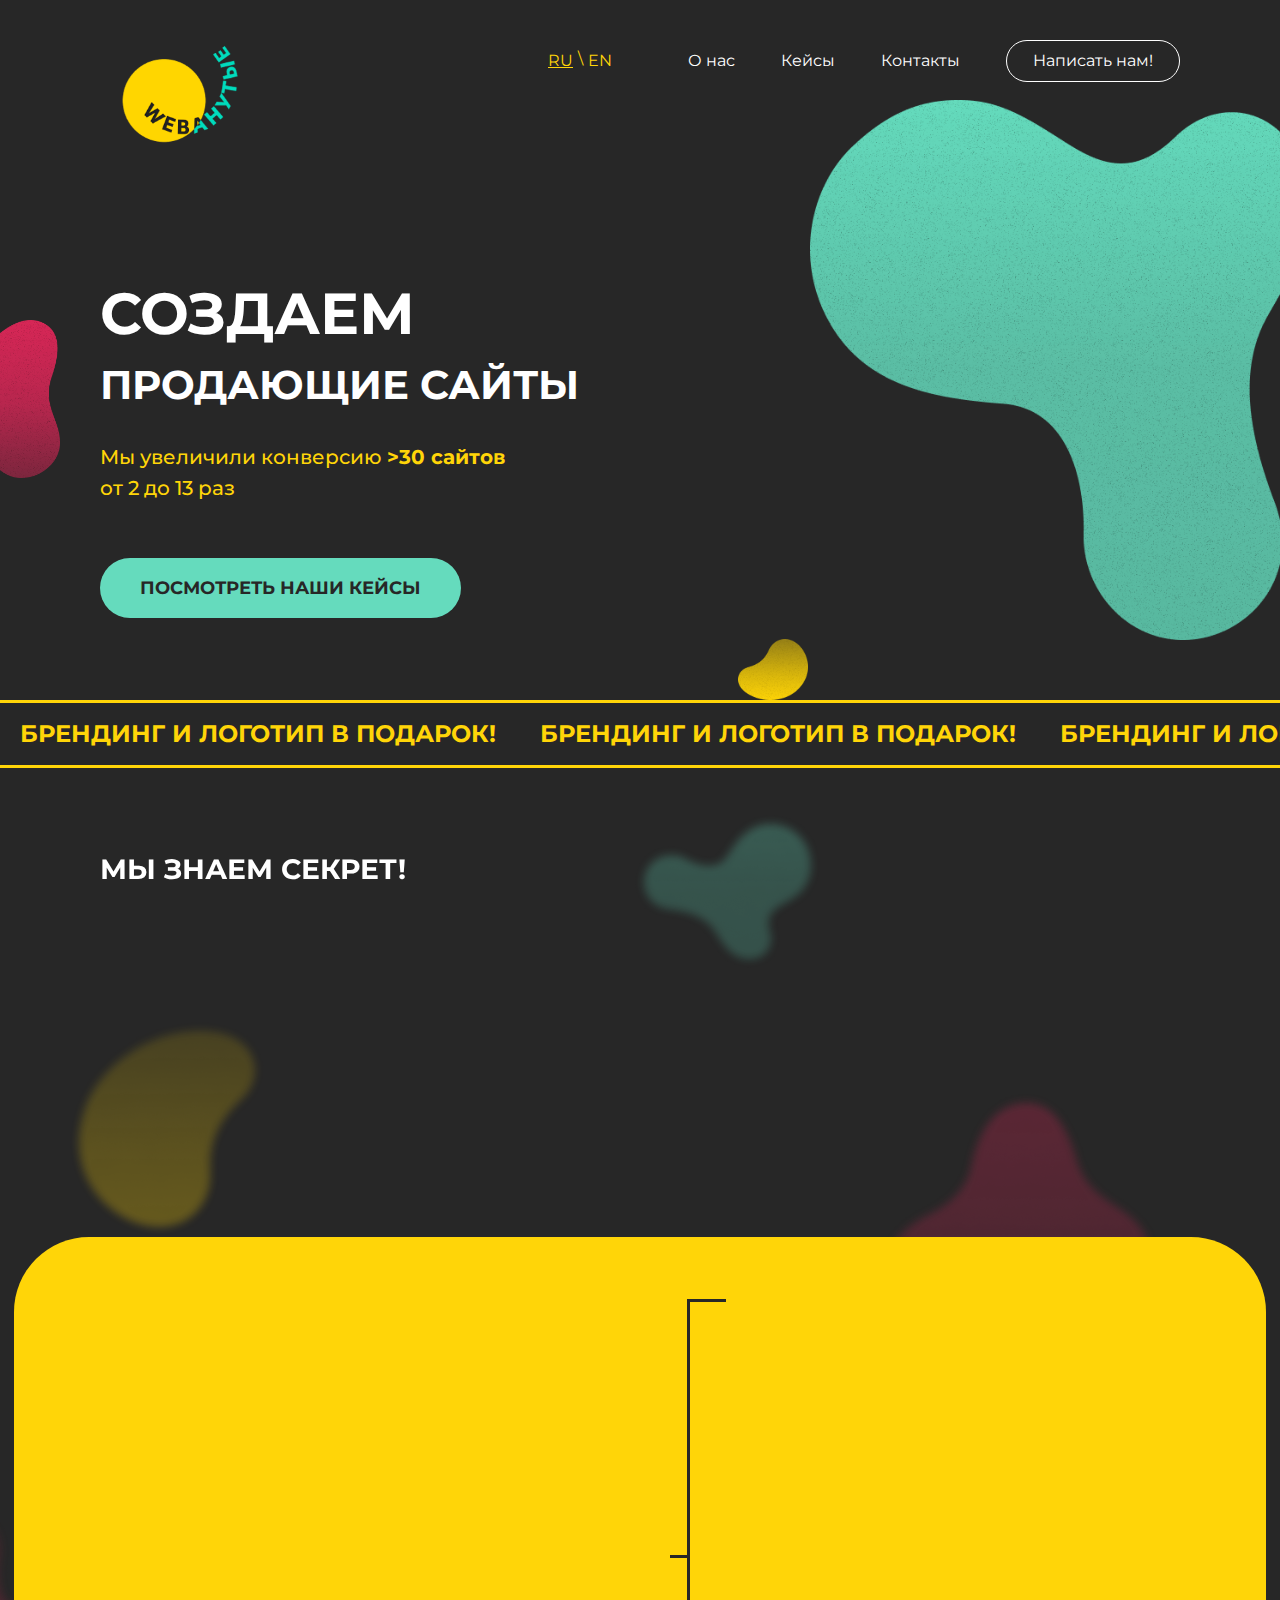
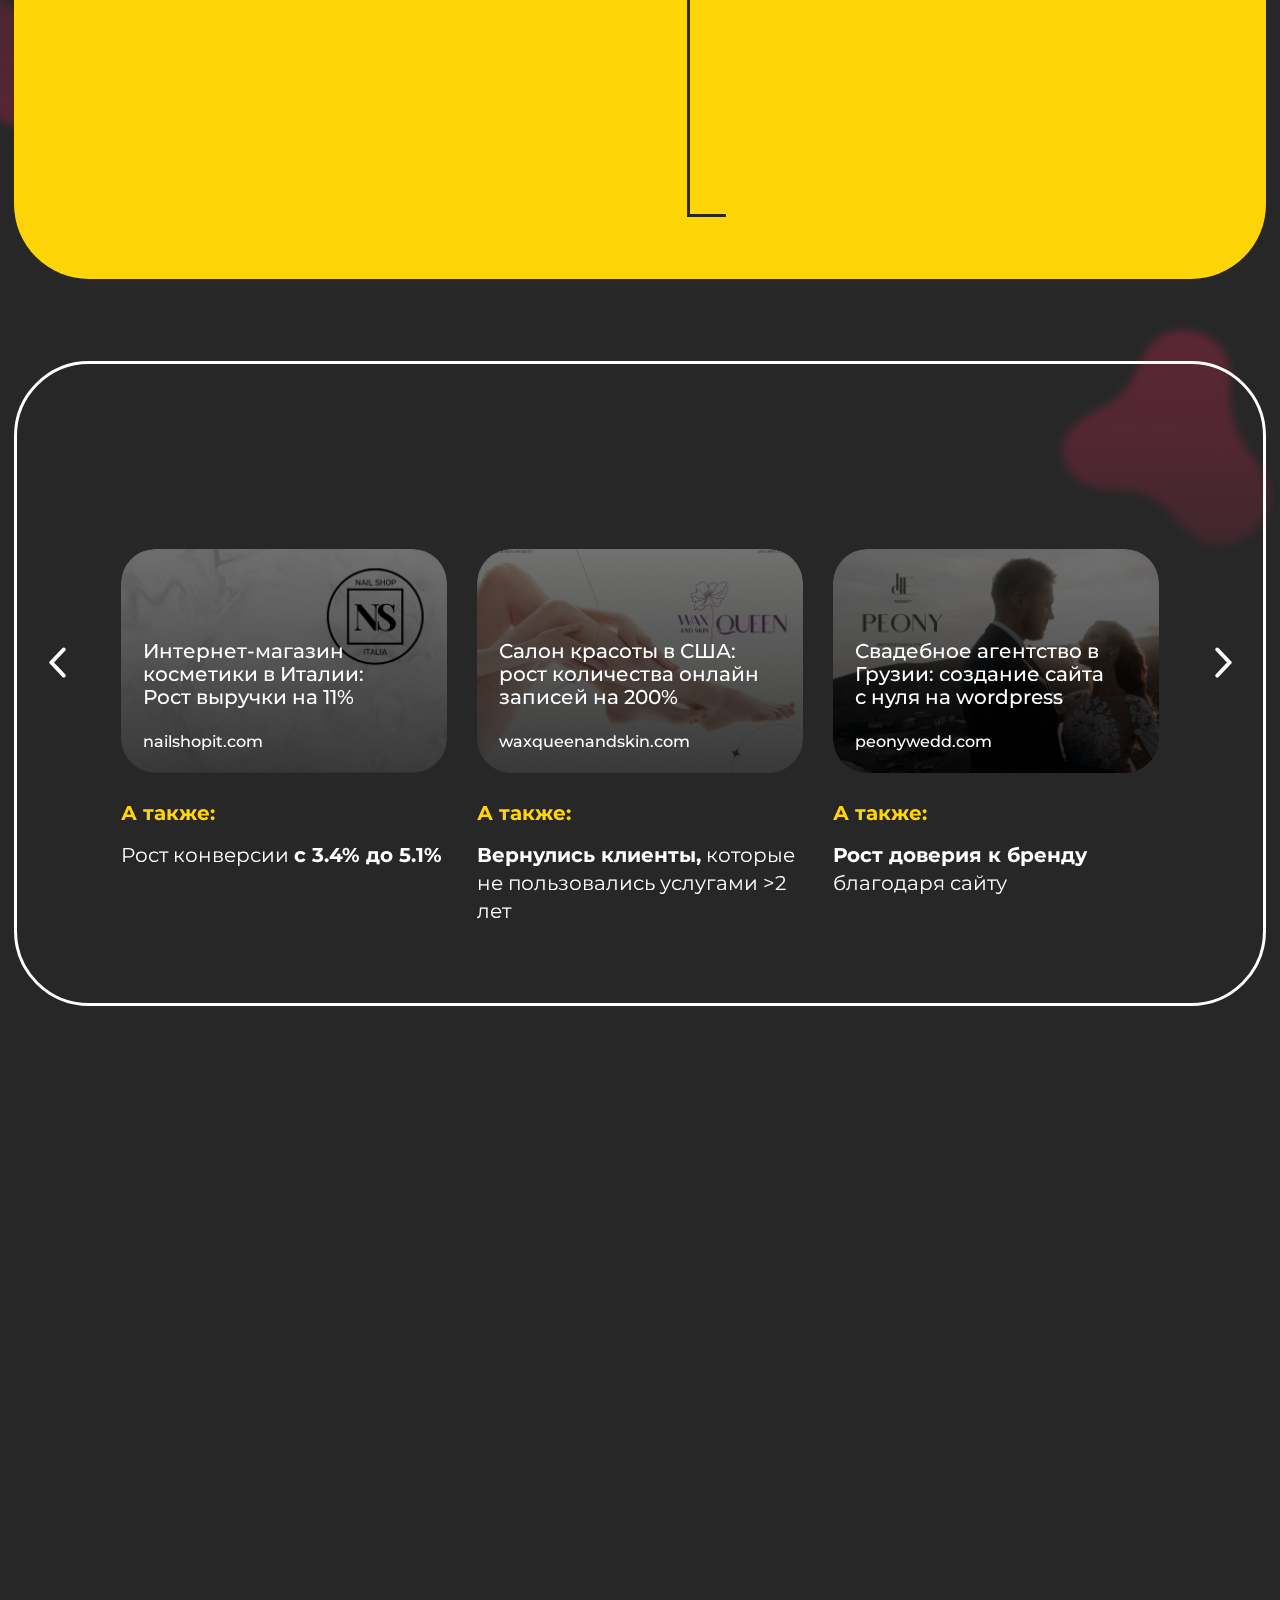
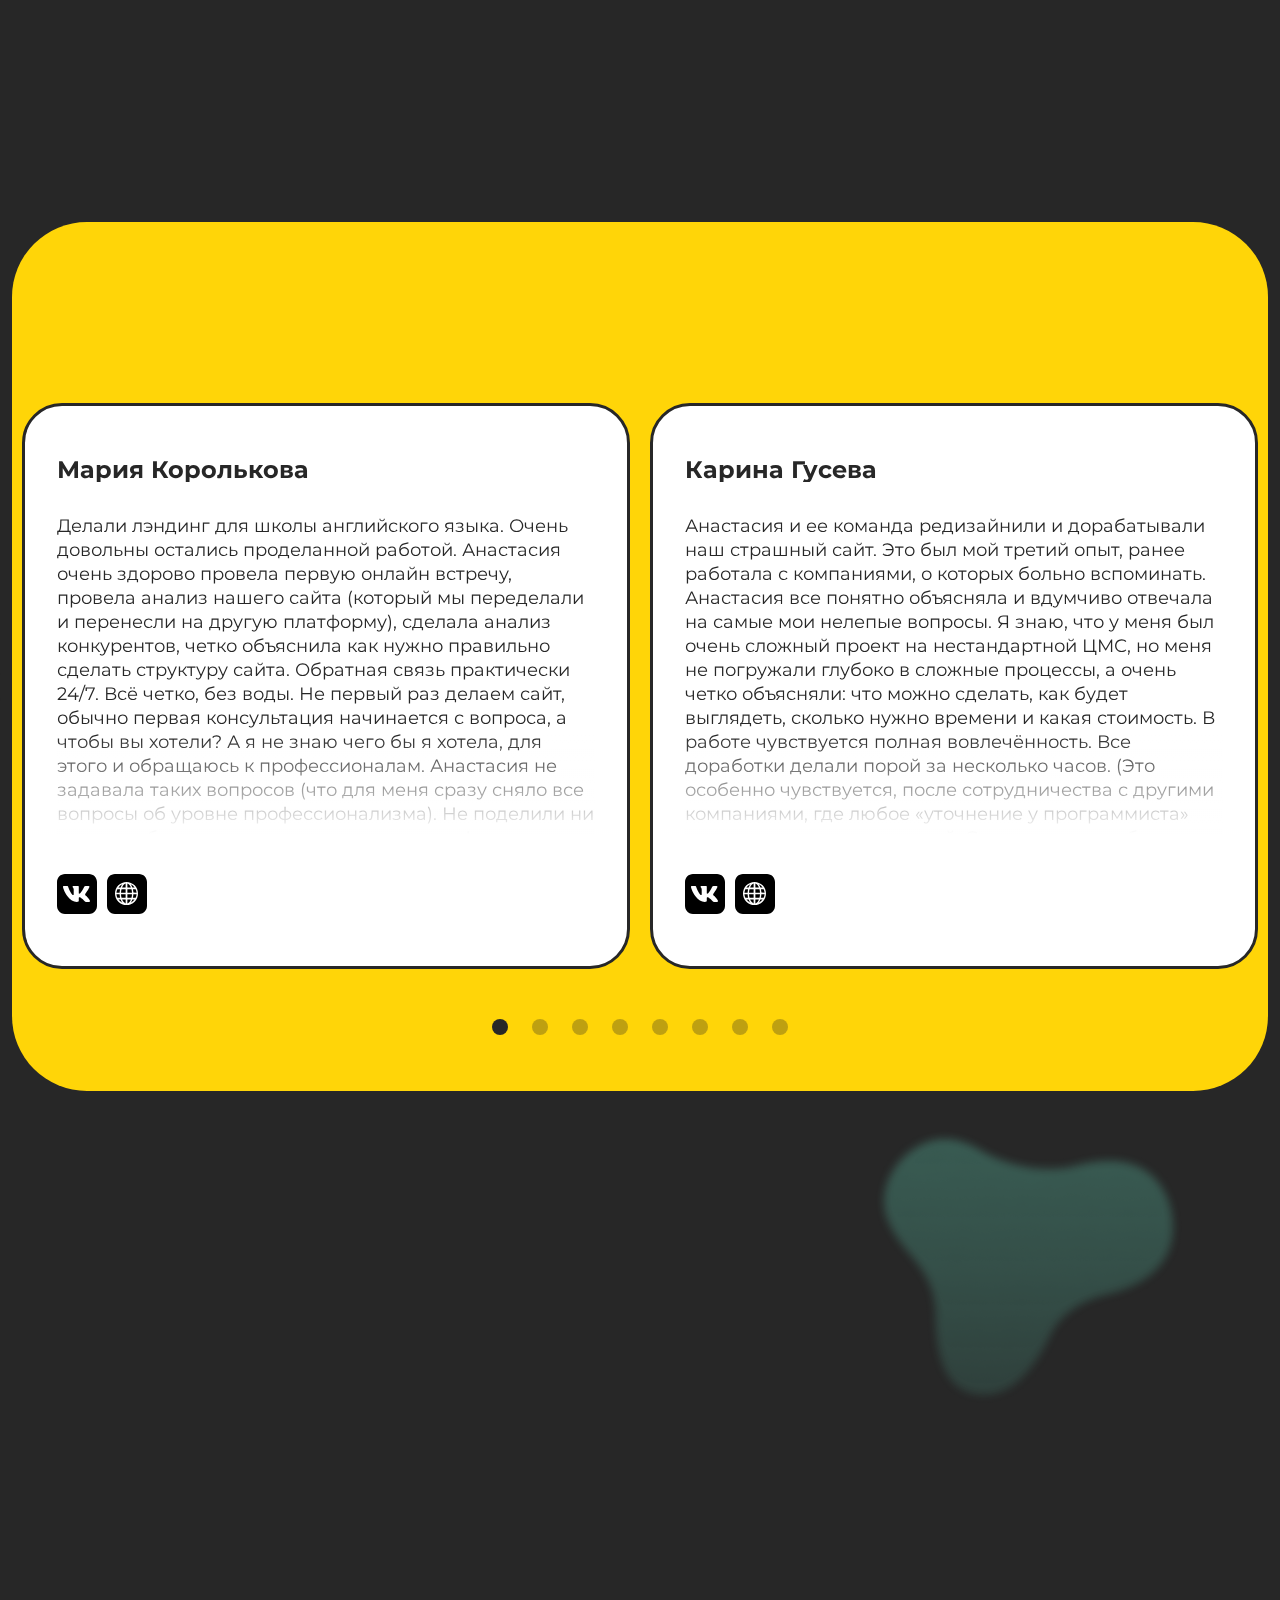
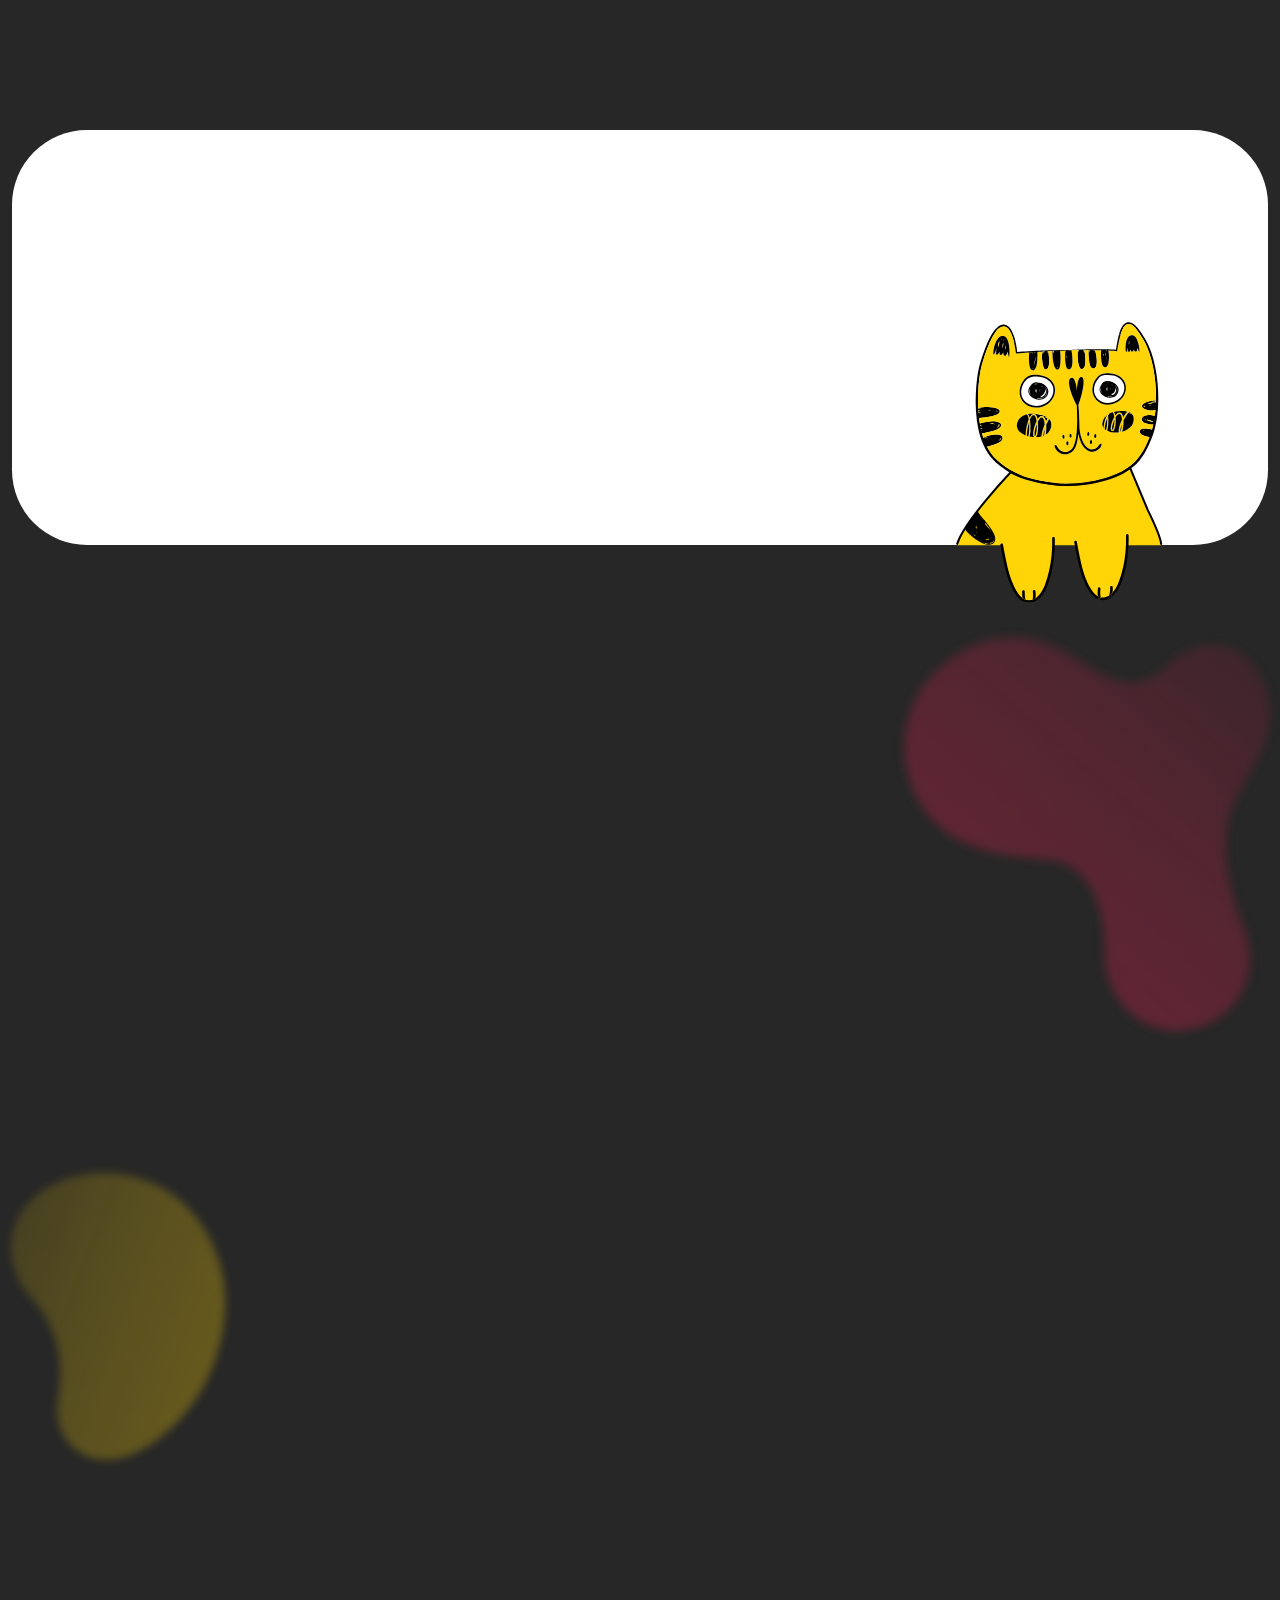
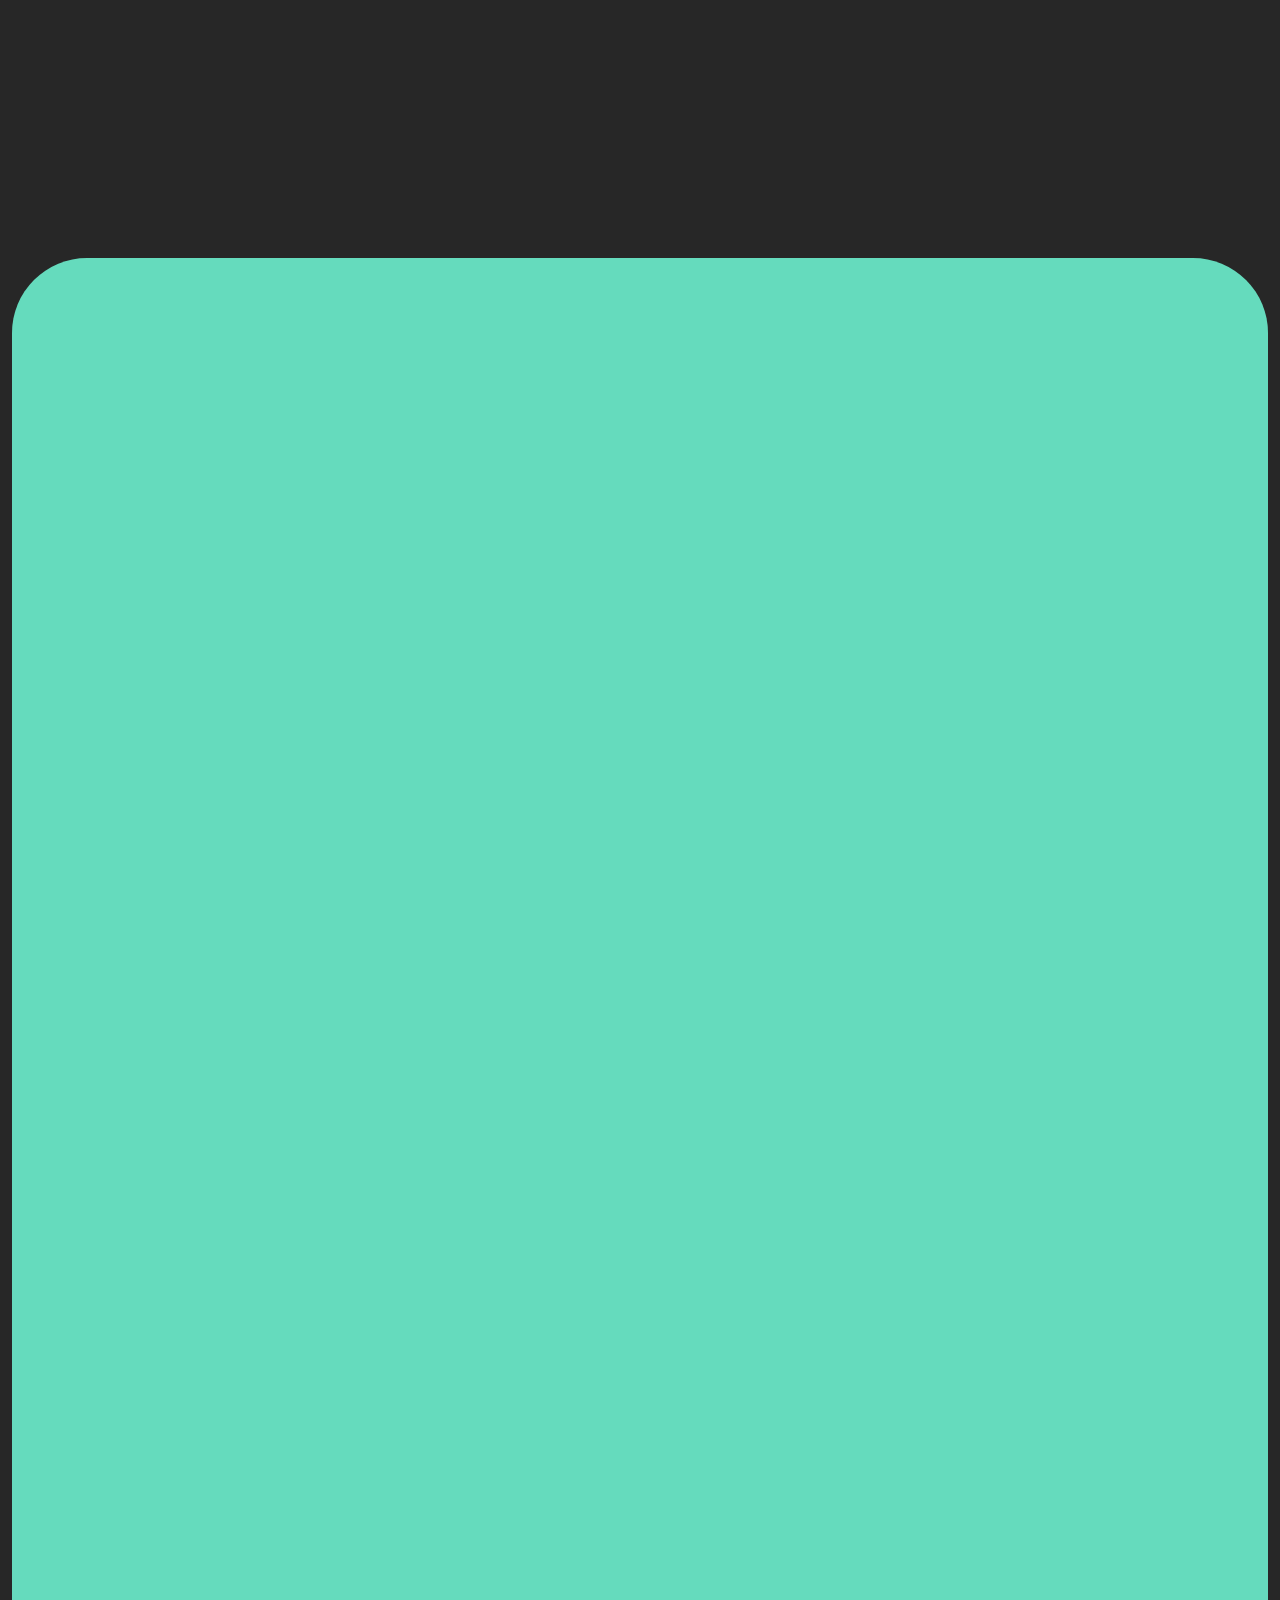
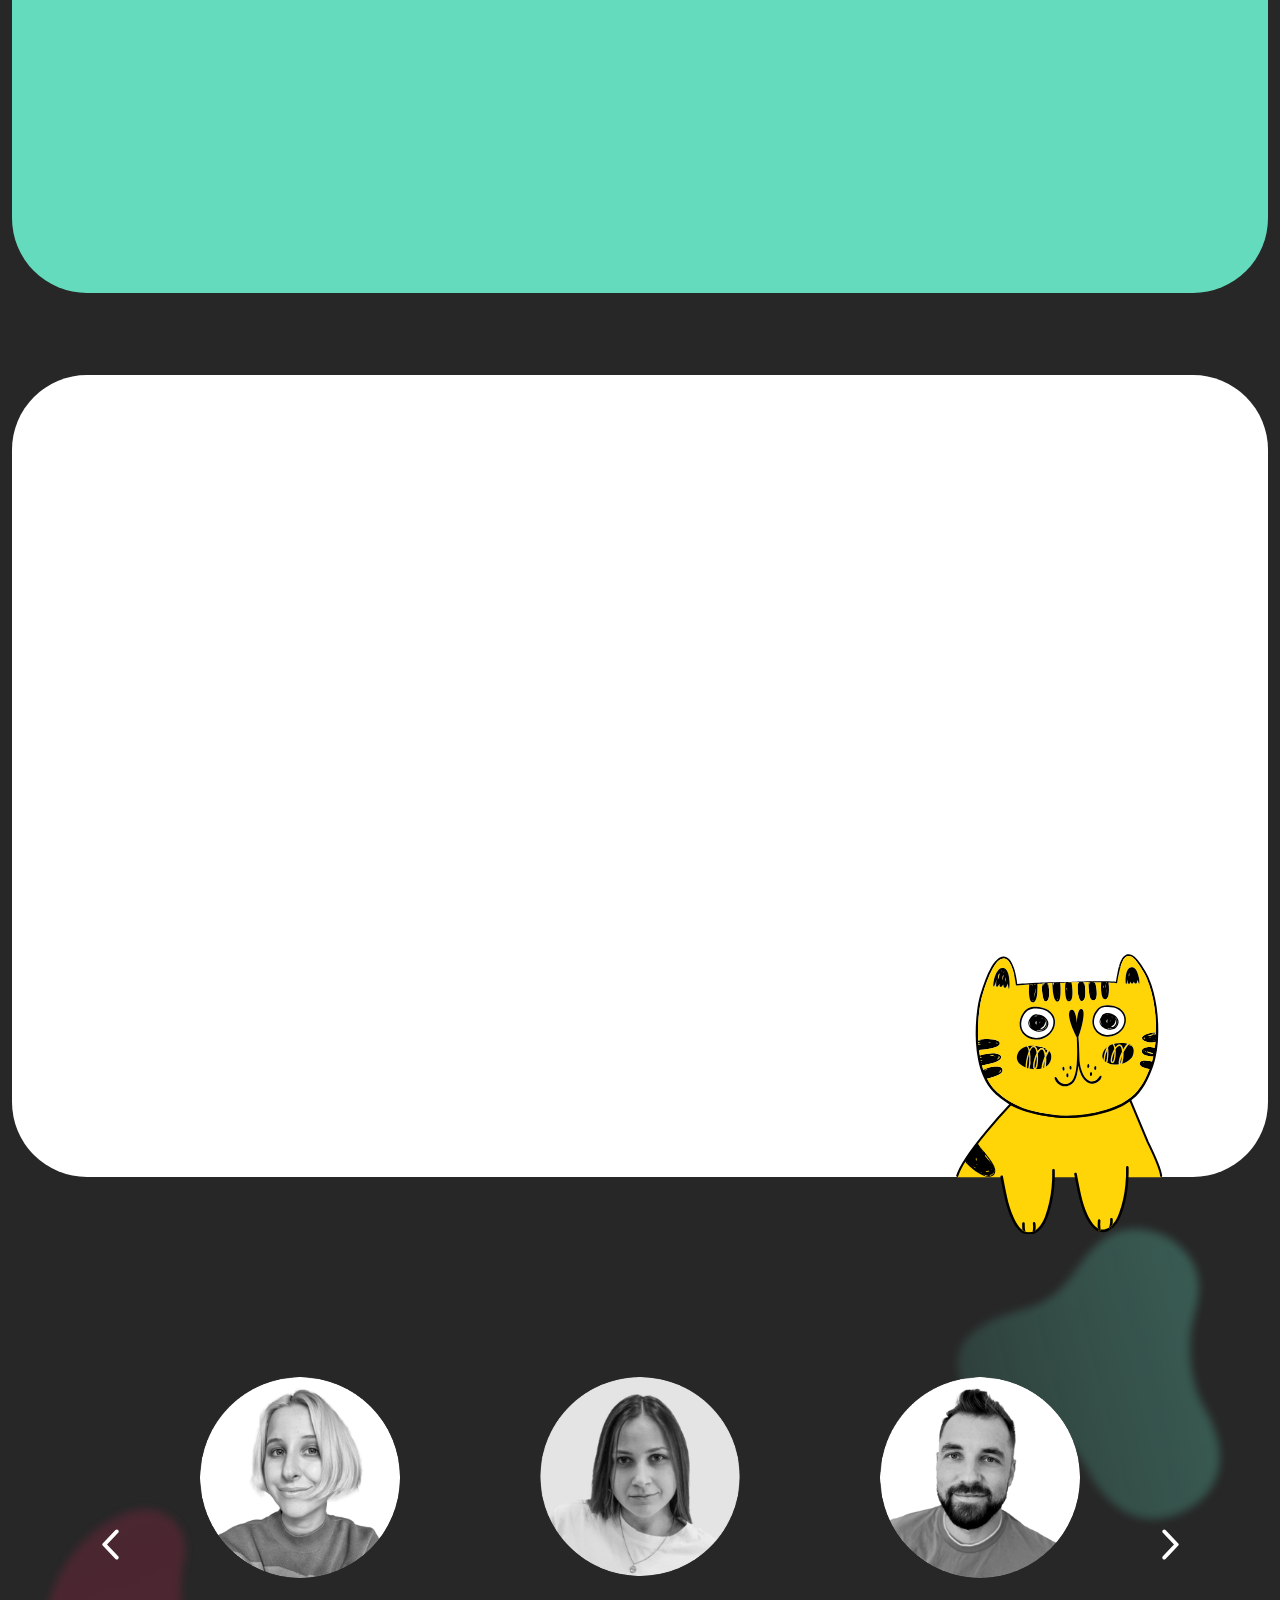
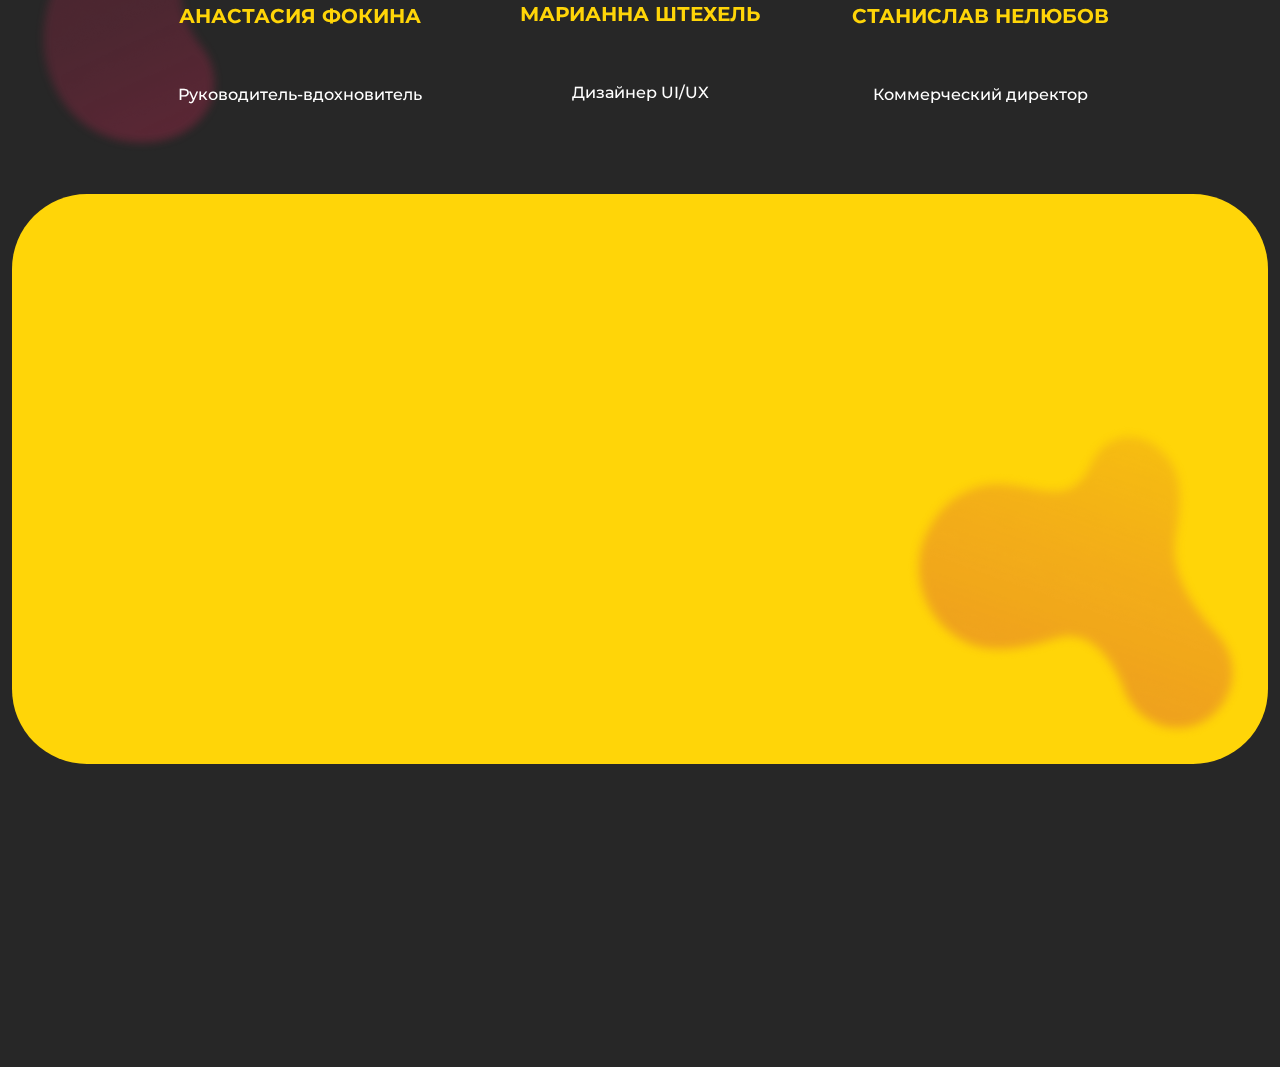
==== commit ee5661cd: "revival" ====
--- a/index.html
+++ b/index.html
@@ -60,8 +60,15 @@
 					</li>
 				</ul>
 			</nav>
-			<button class="header__burger"></button>
-			<button class="header__close-button"></button>
+			<!-- <button class="header__burger"></button>
+			<button class="header__close-button"></button> -->
+			<div class="header__btn">
+				<div class="hamburger">
+					<span></span>
+					<span></span>
+					<span></span>
+				</div>
+			</div>
 		</header>
 		<section class="container intro content__intro">
 			<h2 class="intro__header" data-aos="fade-up" data-aos-delay="50">
@@ -159,26 +166,20 @@
 				<div class="offer__list-container">
 					<h3 class="offer__list-title" data-aos="fade-left" data-aos-delay="50">Маркетинговый анализ</h3>
 					<ul class="offer__list">
-						<li class="offer__list-item" data-aos="fade-left" data-aos-delay="150">
-							Проводим качественный и количественный анализа рынка и конкурентов
+						<li class="offer__list-item" data-aos="fade-left" data-aos-delay="150">Проводим качественный и количественный анализа рынка и конкурентов
 						</li>
-						<li class="offer__list-item" data-aos="fade-left" data-aos-delay="250">
-							Помогаем с упаковков. Создаем позиционирование, УТП и преимущества, за которые вам готовы платить
+						<li class="offer__list-item" data-aos="fade-left" data-aos-delay="250">Помогаем с упаковков. Создаем позиционирование, УТП и преимущества, за которые вам готовы платить
 						</li>
-						<li class="offer__list-item" data-aos="fade-left" data-aos-delay="350">
-							Создаем продающую структуру и пишем маркетинговые тексты, которые убеждают и&nbsp;ведут к покупке
+						<li class="offer__list-item" data-aos="fade-left" data-aos-delay="350">Создаем продающую структуру и пишем маркетинговые тексты, которые убеждают и&nbsp;ведут к покупке
 						</li>
 					</ul>
-					<h3 class="offer__list-title" data-aos="fade-left" data-aos-delay="50">Дизайн</h3>
+					<h3 class="offer__list-title" data-aos="fade-left" data-aos-delay="450">Дизайн</h3>
 					<ul class="offer__list">
-						<li class="offer__list-item" data-aos="fade-left" data-aos-delay="150">
-							Создаем мини-брендинг: логотип, цвета, шрифты с опорой на ценности бренда
+						<li class="offer__list-item" data-aos="fade-left" data-aos-delay="550">Создаем мини-брендинг: логотип, цвета, шрифты с опорой на ценности бренда
 						</li>
-						<li class="offer__list-item" data-aos="fade-left" data-aos-delay="250">
-							Создаем нешаблонный и цепляющий дизайн в Figma, который удерживает внимание
+						<li class="offer__list-item" data-aos="fade-left" data-aos-delay="650">Создаем нешаблонный и цепляющий дизайн в Figma, который удерживает внимание
 						</li>
-						<li class="offer__list-item" data-aos="fade-left" data-aos-delay="350">
-							Адаптируем дизайн на телефон, планшет и&nbsp;переносим сайт на Tilda или WordPress
+						<li class="offer__list-item" data-aos="fade-left" data-aos-delay="750">Адаптируем дизайн на телефон, планшет и&nbsp;переносим сайт на Tilda или WordPress
 						</li>
 					</ul>
 				</div>
@@ -567,23 +568,26 @@
         <div class="price__wrap">
             <div class="price__item" data-aos="fade-up" data-aos-delay="50">
                 <div class="price__head">
-                    <h3 class="price__name">лендинг 1&nbsp;страница</h3>
-                    <h4 class="price__subname">на tilda/wordpress</h4>
+                    <h3 class="price__name">лендинг <span>(одна&nbsp;страница)</span></h3>
+                    <h4 class="price__subname">tilda&nbsp;/&nbsp;wordpress</h4>
                 </div>
                 <div class="price__body">
                     <div class="price__for">ПОДХОДИТ:</div>
-                    <div class="price__desc">Стартапам. Компаниям, которые запускают новый продукт. Молодым и небольшим проектам с 1 продуктом.</div>
+					<ul class="price__list price__list_for">
+                        <li>стартапам</li>
+                        <li>компаниям, которые запускают новый продукт</li>
+                        <li>молодым и небольшим проектам с 1 продуктом</li>
+					</ul>
                     <div class="price__for">Что входит:</div>
                     <ul class="price__list">
-                        <li></li>
-                        <li>Конверсия лендинга от 5%</li>
-                        <li>Маркетинговый анализ конкурентов и вашего продукта</li>
-                        <li>Создание позиционирования, офферов, УТП и ценностей продукта</li>
-                        <li>Написание текстов и создание продающей структуры сайта</li>
-                        <li>Простой, интуитивно понятный и стильный дизайн</li>
-                        <li>Адаптация на телефон, планшет и компьютер</li>
-                        <li>Email-уведомления о лидах</li>
-                        <li>Настройка хостинга, SSL и домена</li>
+                        <li>конверсия лендинга от 5%</li>
+                        <li>маркетинговый анализ конкурентов и вашего продукта</li>
+                        <li>создание позиционирования, офферов, УТП и ценностей продукта</li>
+                        <li>написание текстов и создание продающей структуры сайта</li>
+                        <li>простой, интуитивно понятный и стильный дизайн</li>
+                        <li>адаптация на телефон, планшет и компьютер</li>
+                        <li>e-mail уведомления о лидах</li>
+                        <li>настройка хостинга, SSL и домена</li>
                     </ul>
                 </div>
                 <div class="price__foot">
@@ -594,11 +598,14 @@
             <div class="price__item" data-aos="fade-up" data-aos-delay="150">
                 <div class="price__head">
                     <h3 class="price__name">Корпоративный сайт</h3>
-                    <h4 class="price__subname">на tilda/wordpres</h4>
+                    <h4 class="price__subname">tilda&nbsp;/&nbsp;wordpres</h4>
                 </div>
                 <div class="price__body">
                     <div class="price__for">ПОДХОДИТ:</div>
-                    <div class="price__desc">Проектам с количеством услуг от 3 шт. Проектам, которые выходят на новые рынки, сегменты или работают с разными ца.</div>
+					<ul class="price__list price__list_for">
+                        <li>проектам с количеством услуг от 3 шт</li>
+                        <li>проектам, которые выходят на новые рынки, сегменты или работают с разными целевыми аудиториями</li>
+					</ul>
                     <div class="price__for">Что входит:</div>
                     <ul class="price__list">
                         <li>Конверсия сайта от 5%</li>
@@ -619,11 +626,15 @@
 			<div class="price__item" data-aos="fade-up" data-aos-delay="250">
 				<div class="price__head">
 					<h3 class="price__name">Интернет-магазин</h3>
-					<h4 class="price__subname">на wordpress</h4>
+					<h4 class="price__subname">wordpress</h4>
 				</div>
 				<div class="price__body">
 					<div class="price__for">ПОДХОДИТ:</div>
-					<div class="price__desc">Оффлайн магазинам, которые хотят продавать онлайн. Проектам, которые продают в соцсетях и хотят масштабировать бизнес. Любому товарному бизнесу.</div>
+					<ul class="price__list price__list_for">
+                        <li>оффлайн магазинам, которые хотят продавать онлайн</li>
+                        <li>проектам, которые продают в соцсетях и хотят масштабировать бизнес</li>
+                        <li>любому товарному бизнесу</li>
+					</ul>
 					<div class="price__for">Что входит:</div>
 					<ul class="price__list">
                         <li>Конверсия магазина от 2%</li>
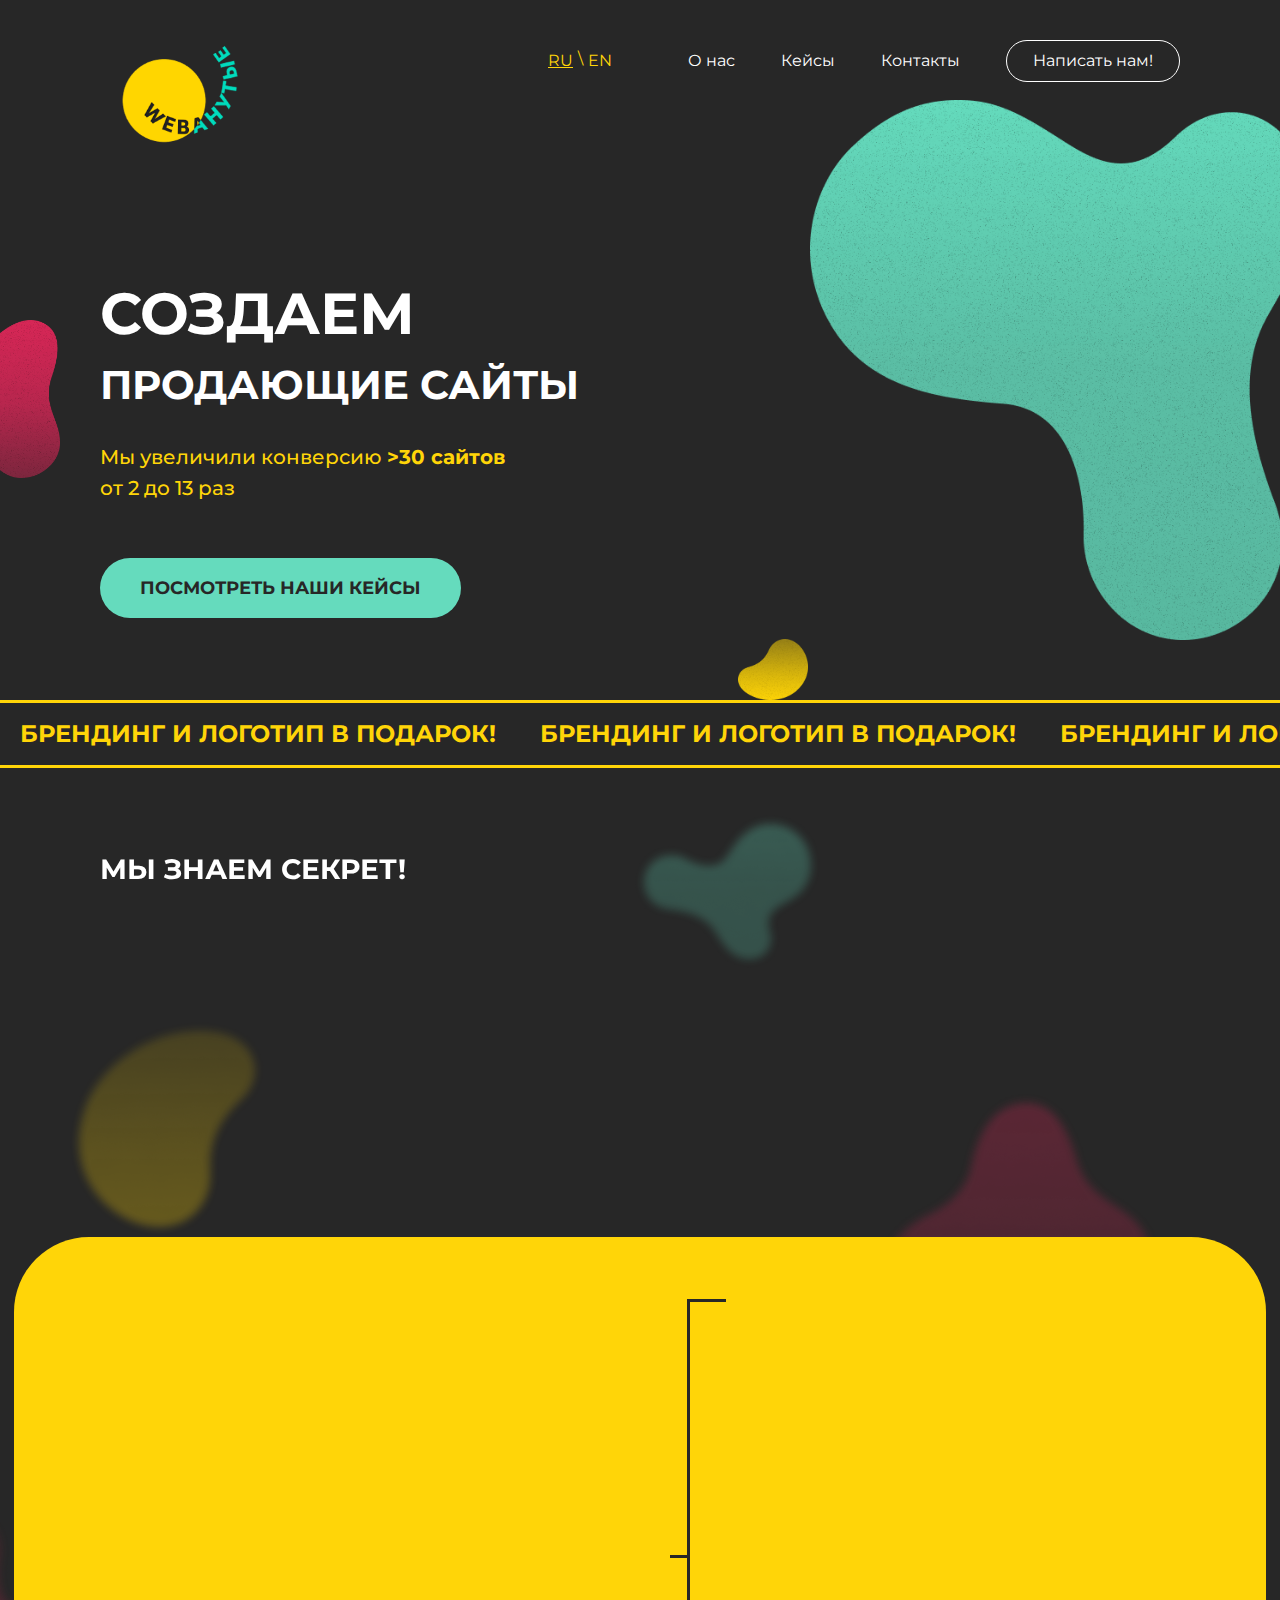
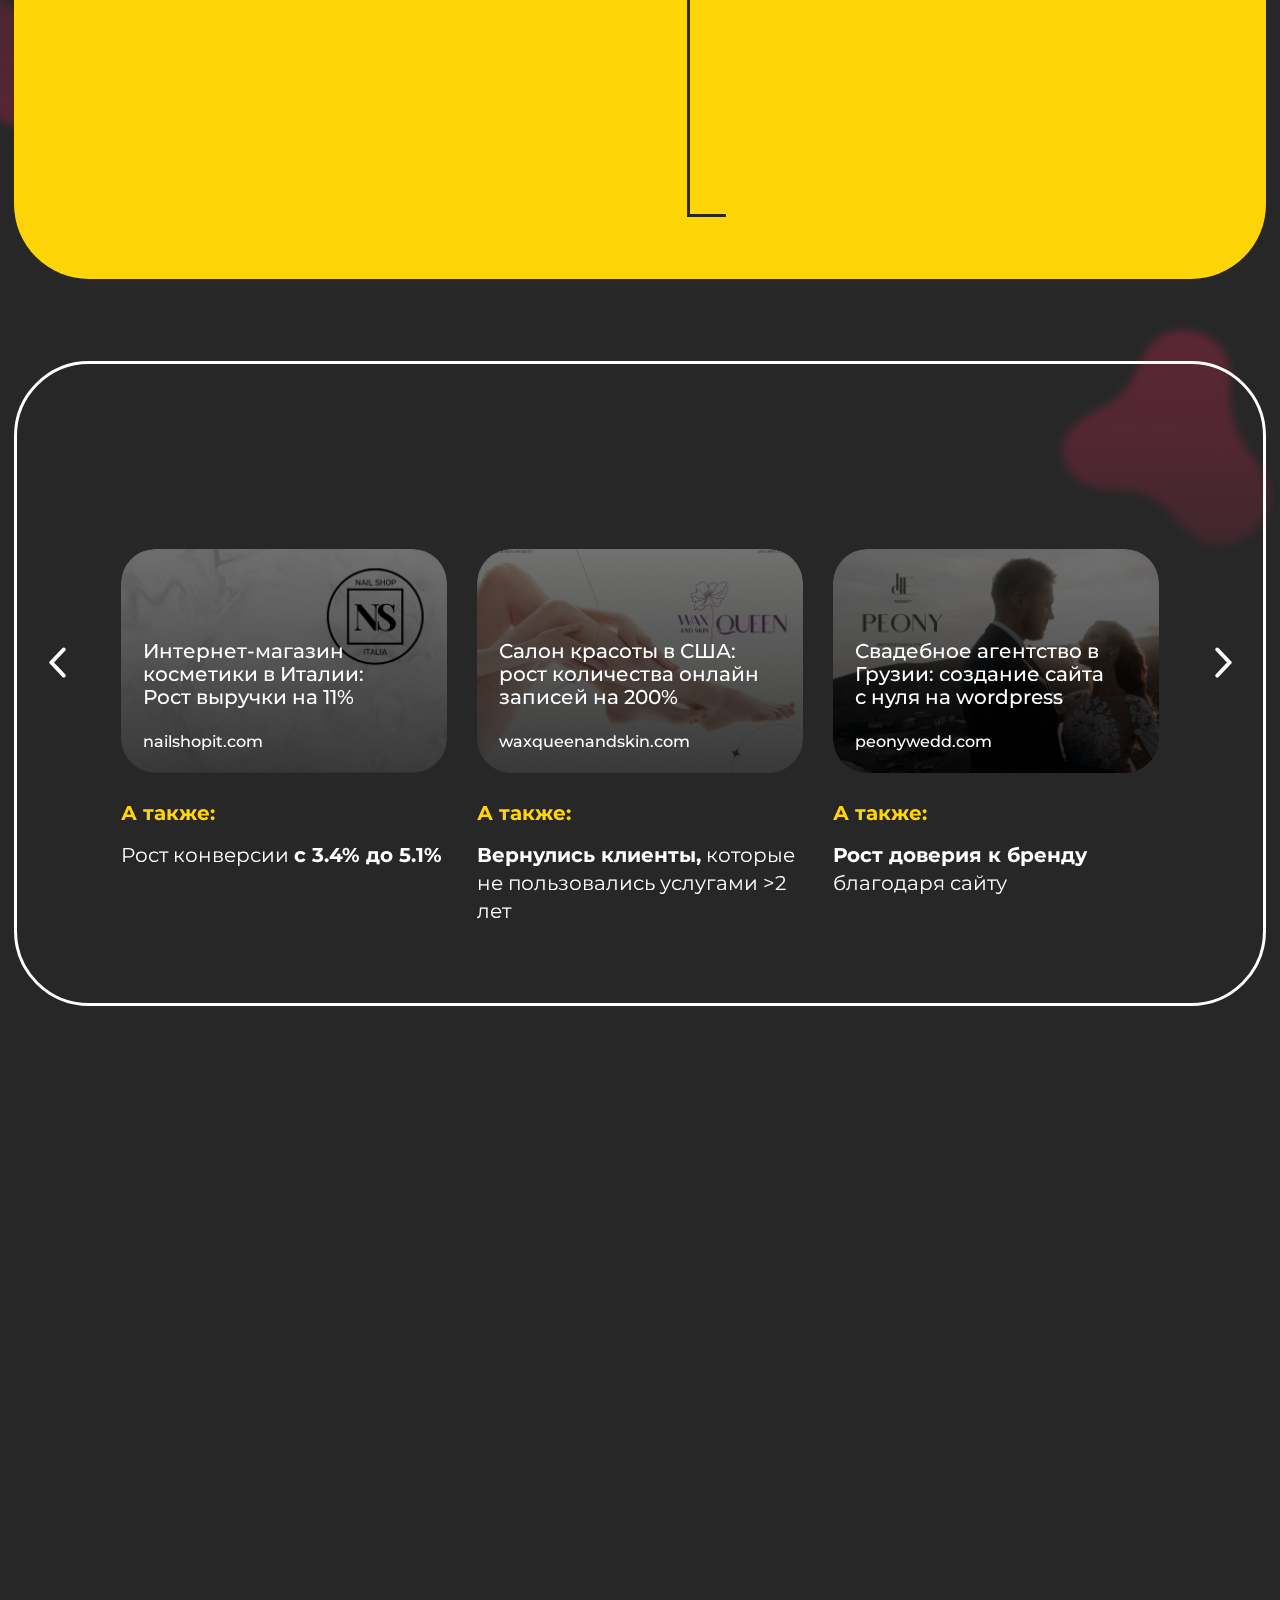
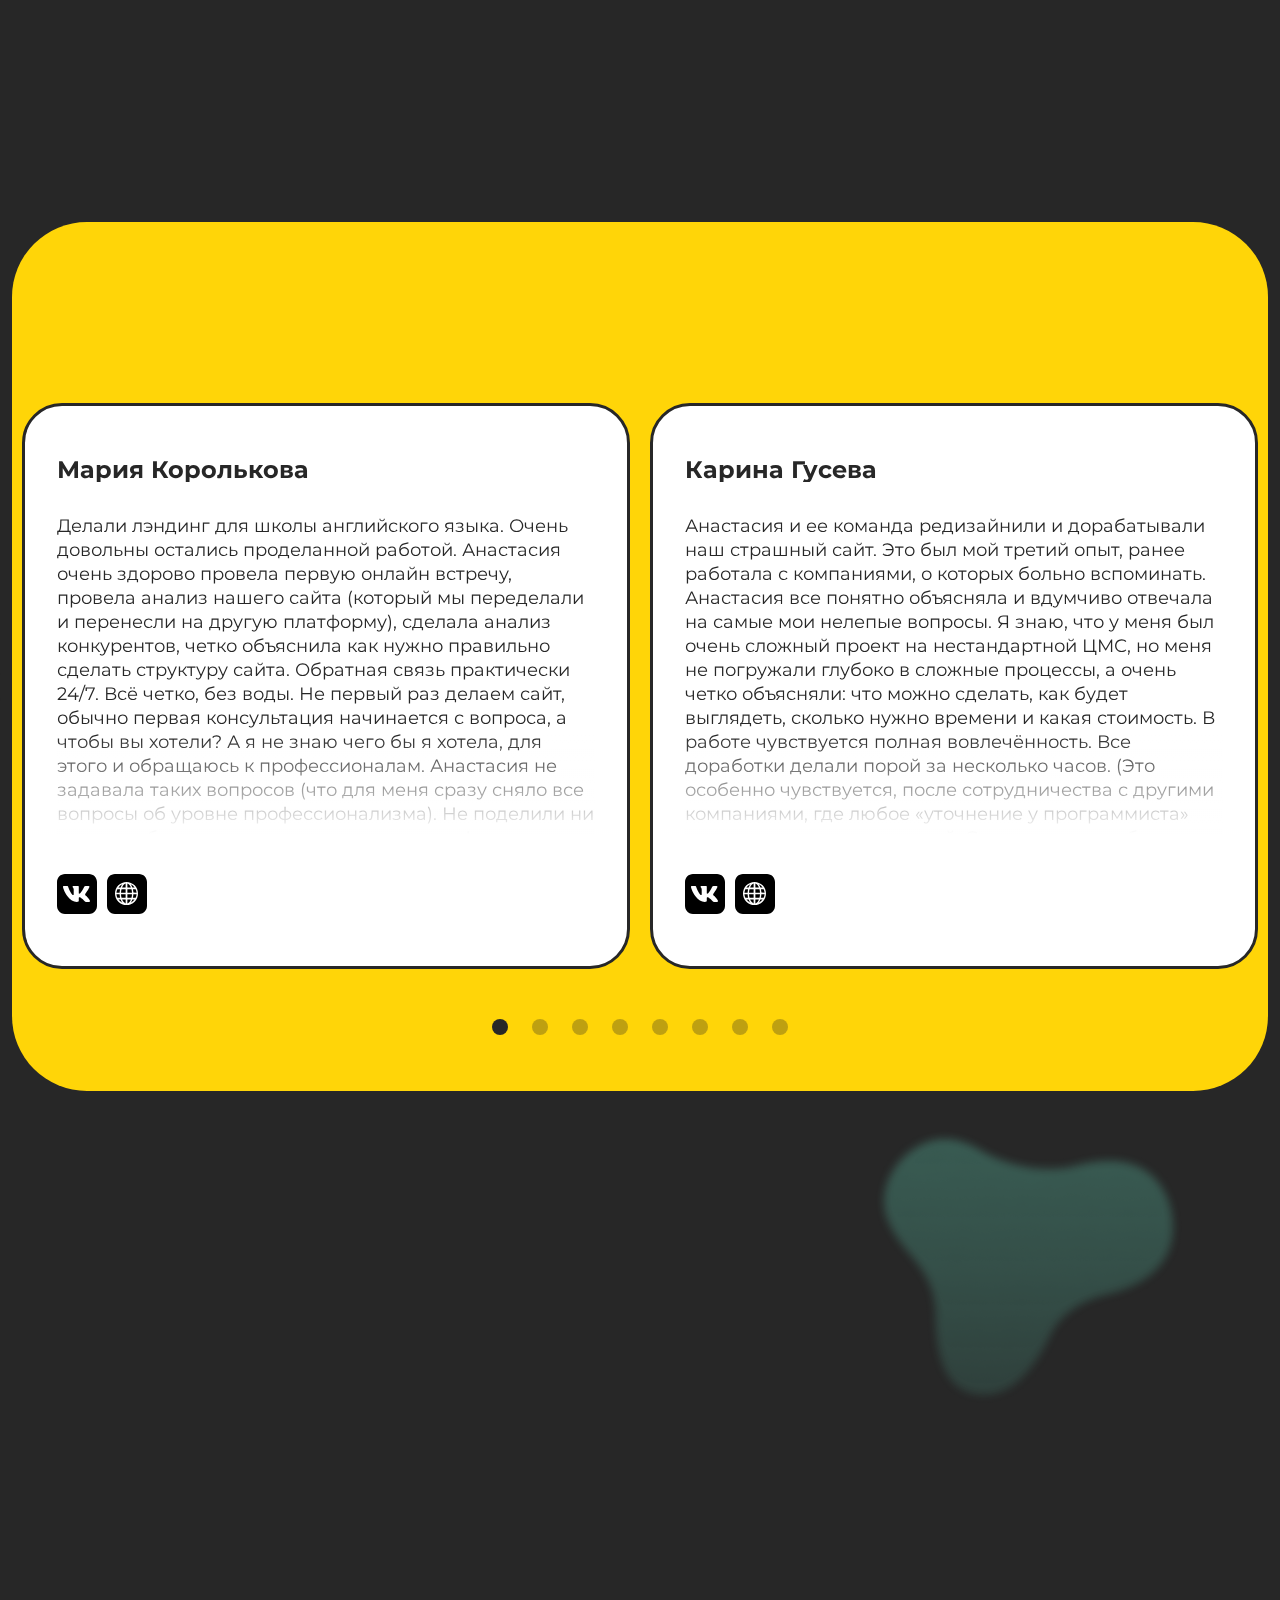
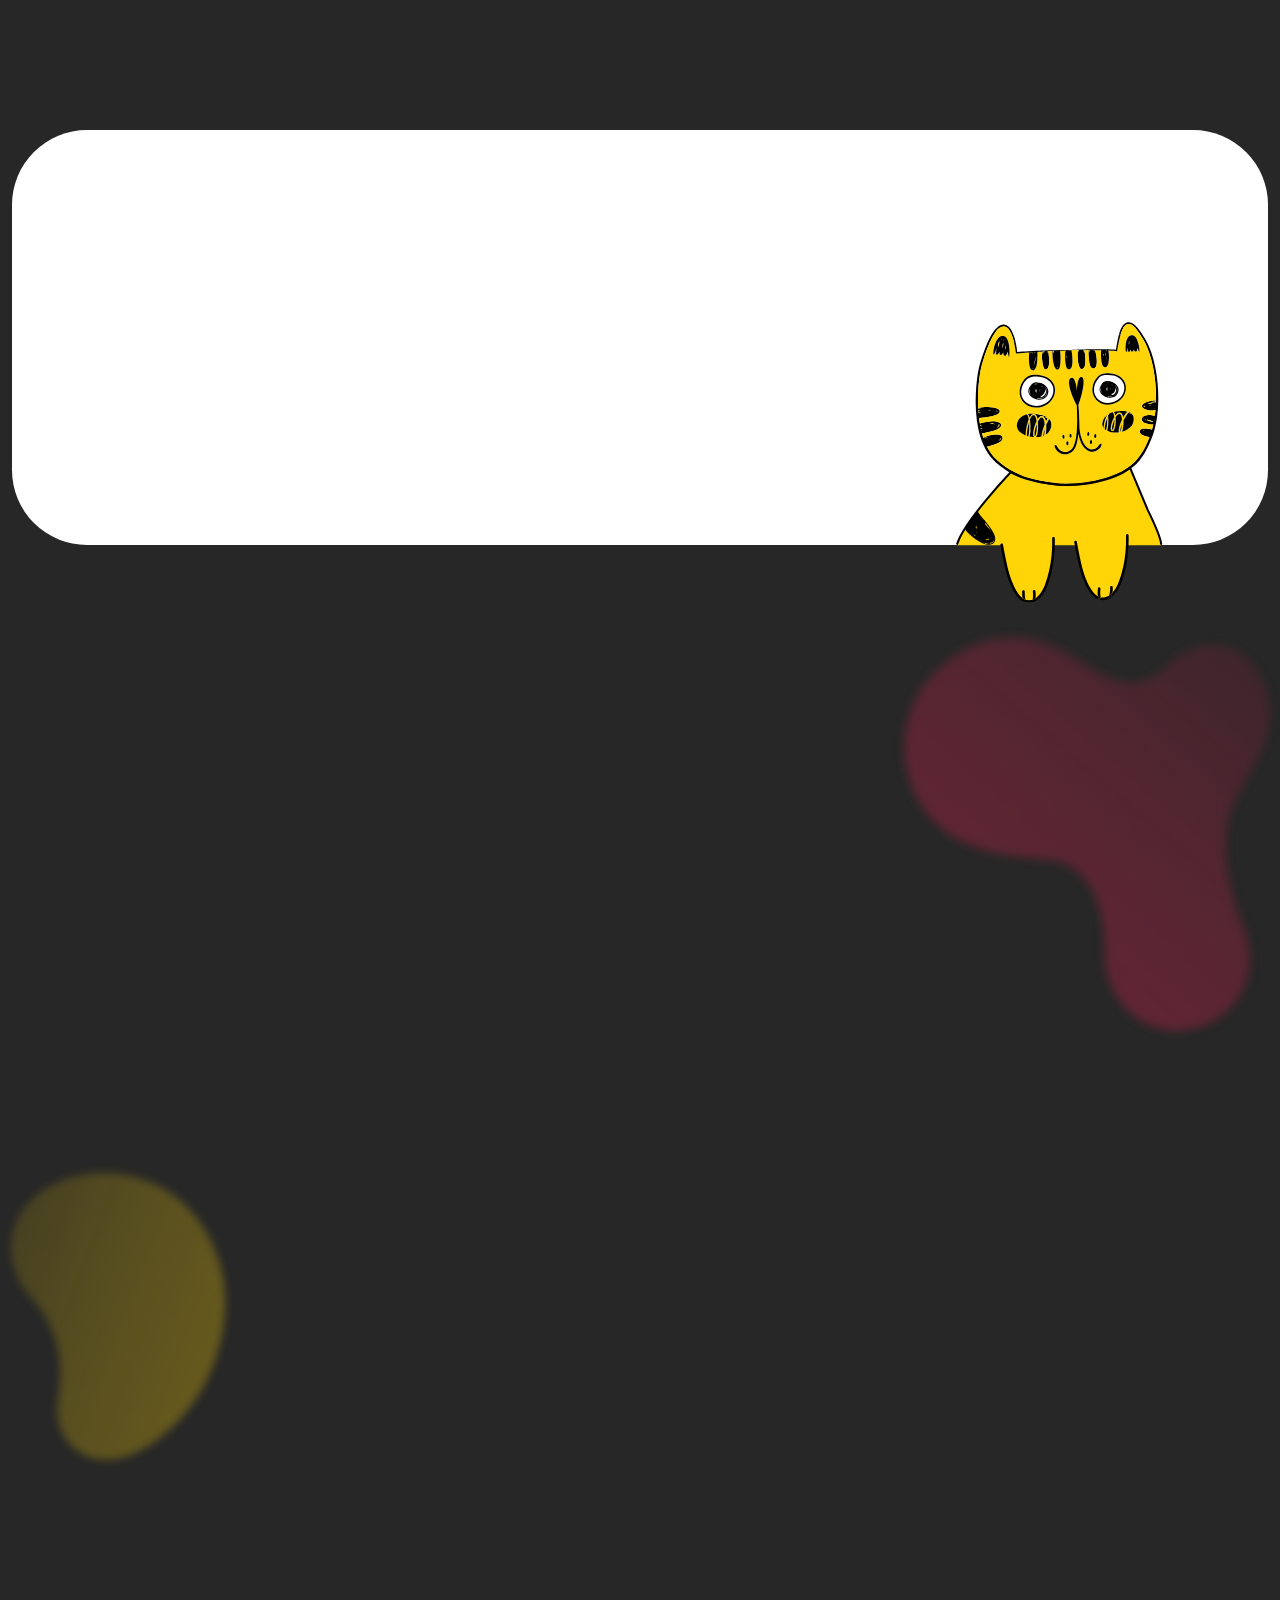
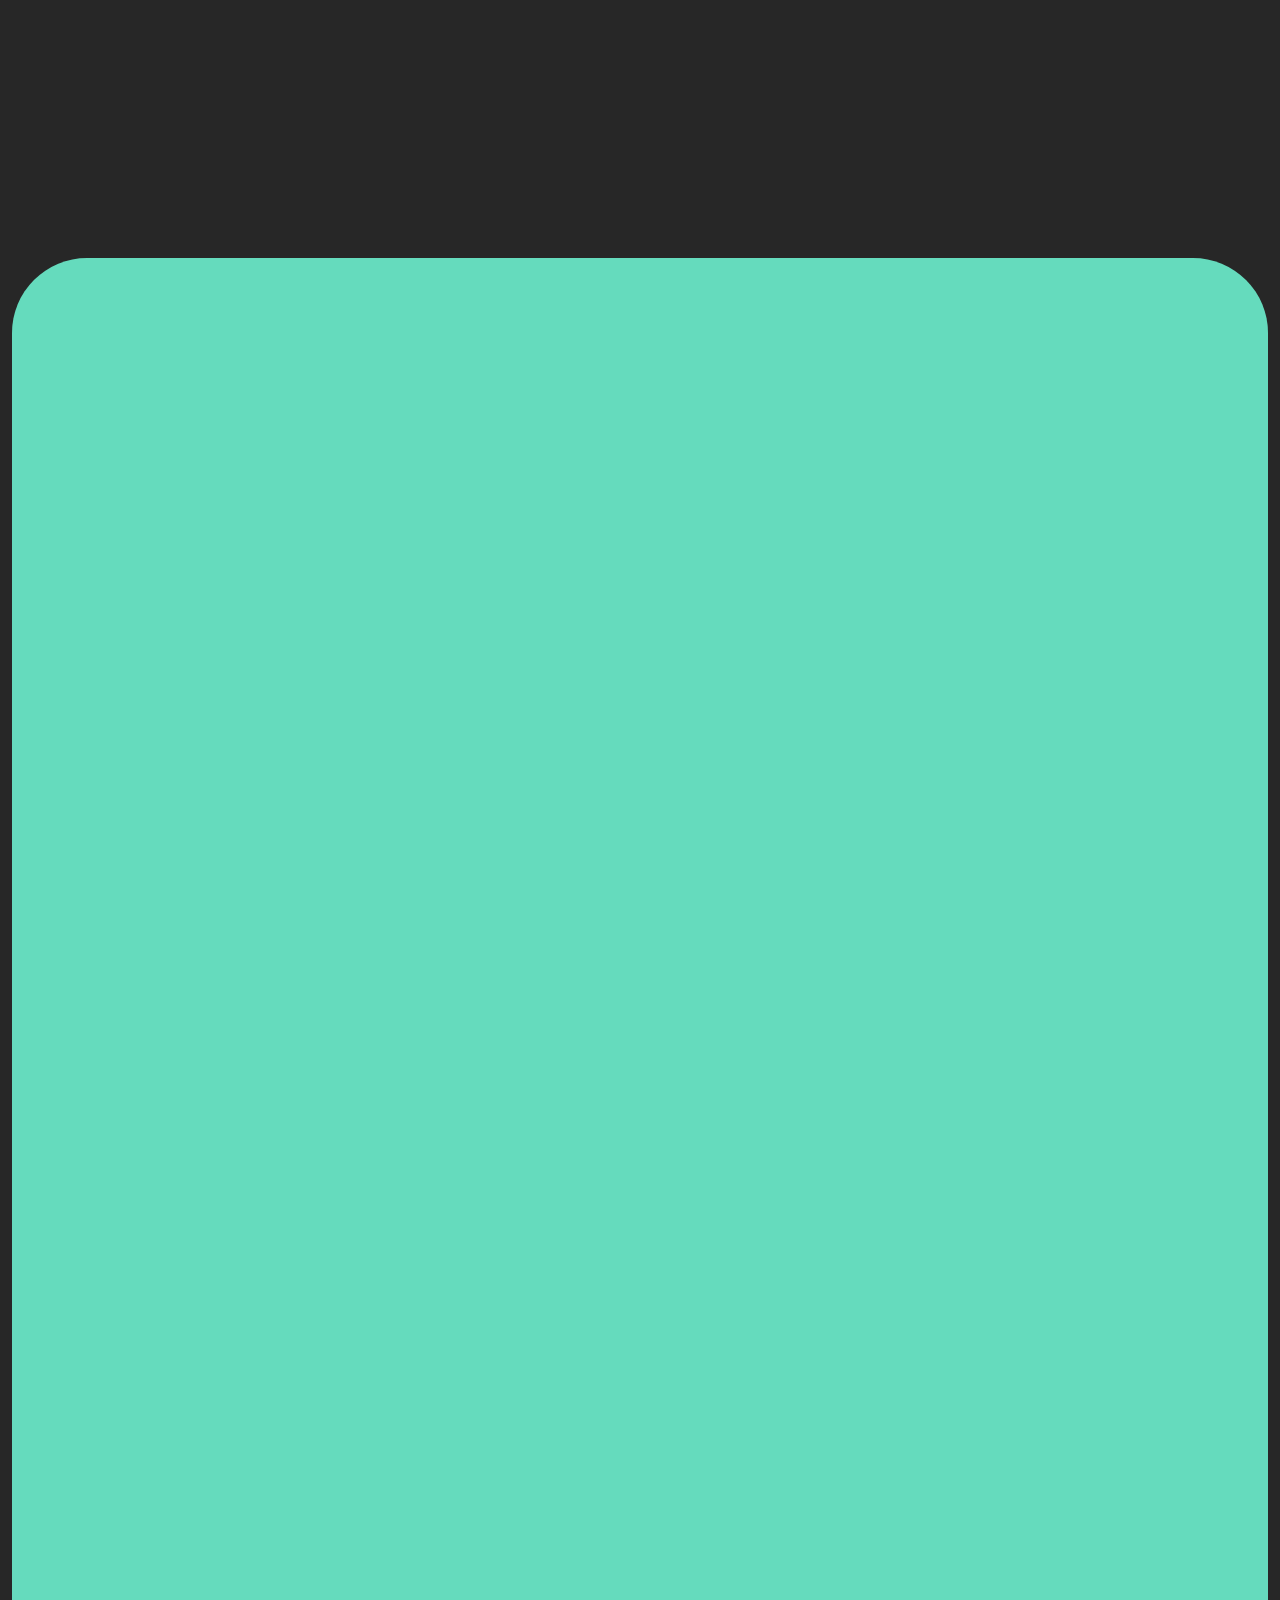
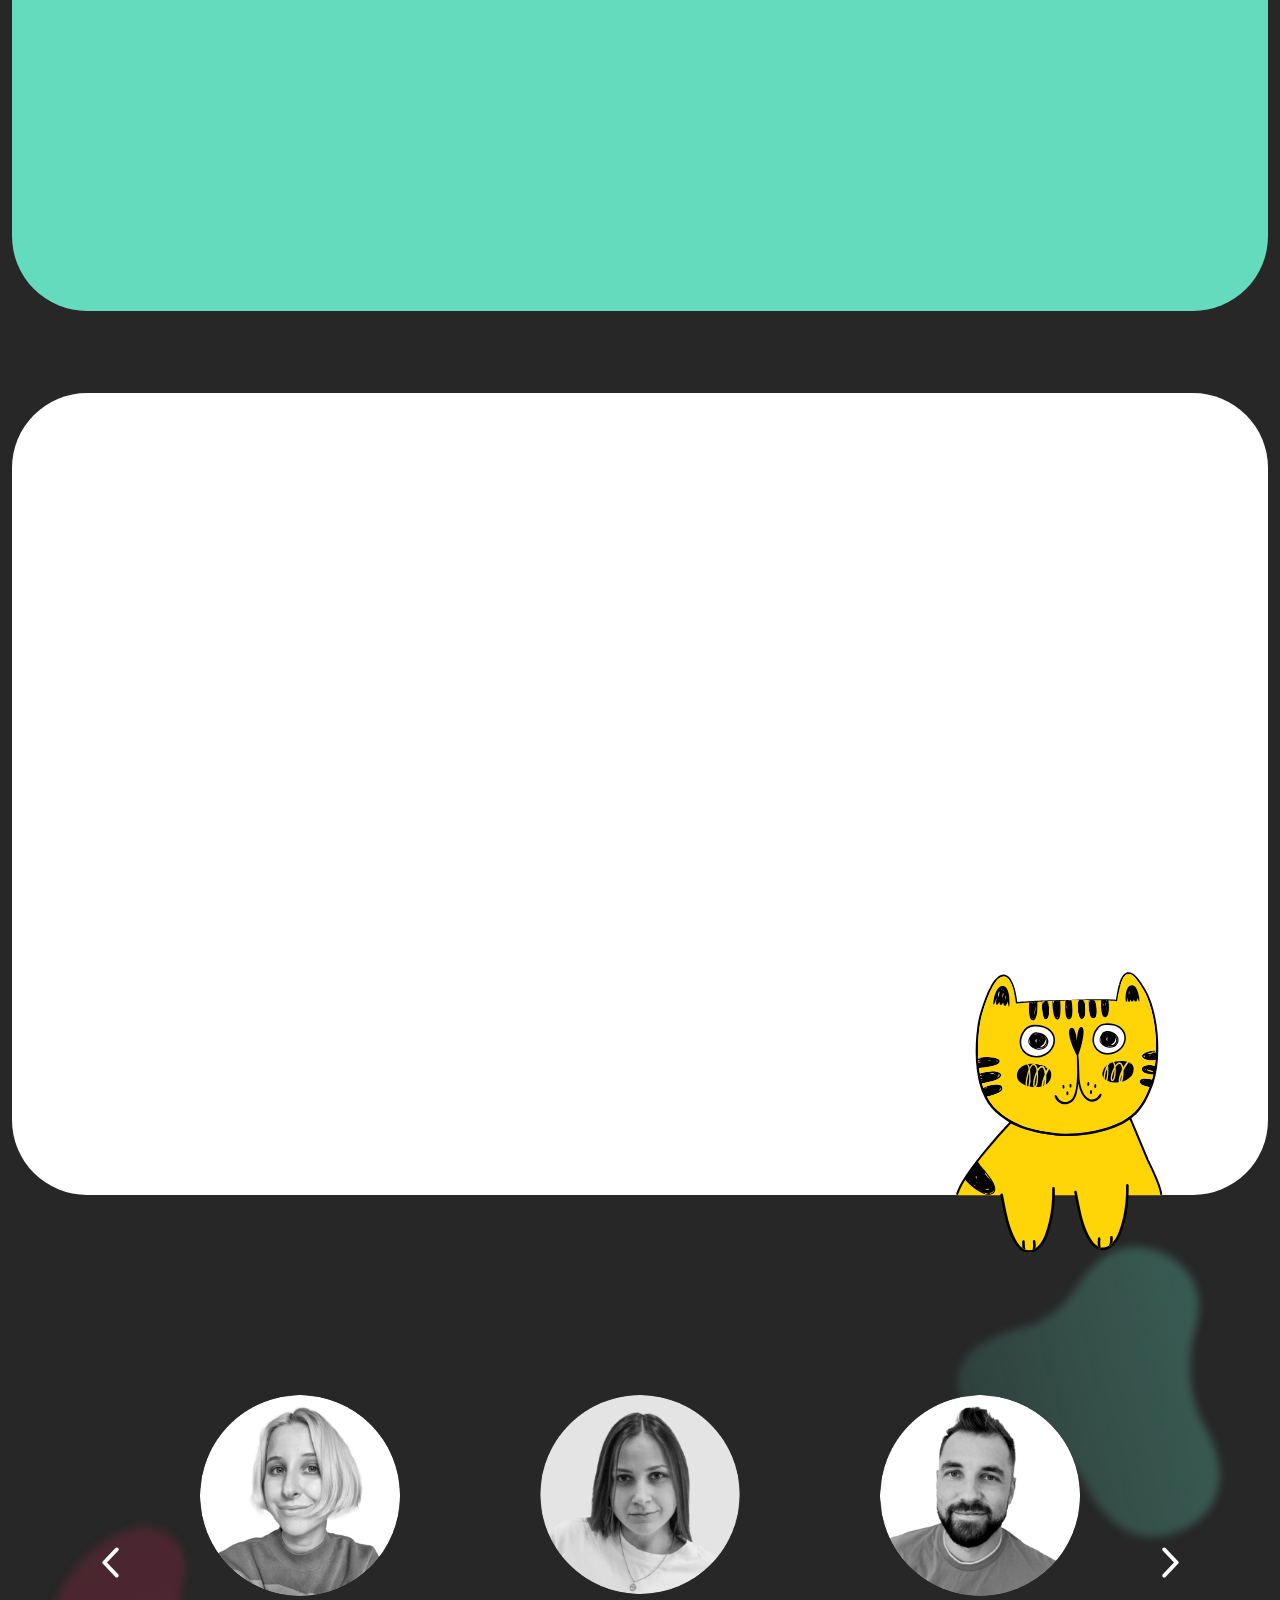
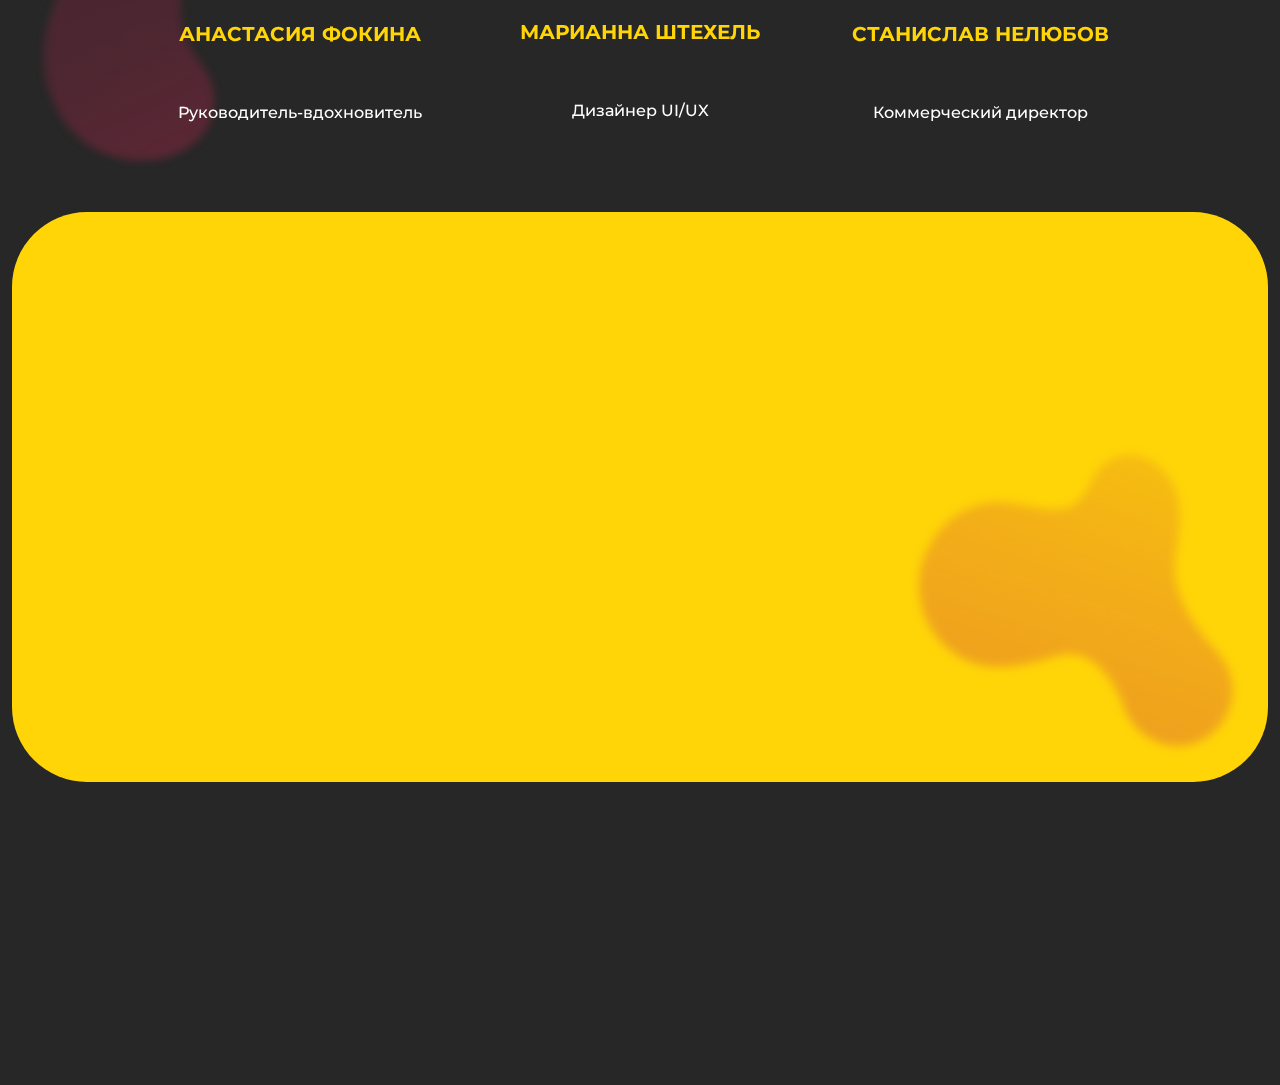
==== commit dcfe96cc: "revival" ====
--- a/index.html
+++ b/index.html
@@ -608,14 +608,14 @@
 					</ul>
                     <div class="price__for">Что входит:</div>
                     <ul class="price__list">
-                        <li>Конверсия сайта от 5%</li>
-                        <li>Маркетинговый анализ конкурентов и вашего продукта</li>
-                        <li>Создание позиционирования, офферов, УТП и ценностей продукта</li>
-                        <li>Написание текстов на все страницы сайта и создание продающей структуры</li>
-                        <li>Простой, интуитивно понятный и стильный дизайн</li>
-                        <li>Адаптация на телефон, планшет и компьютер</li>
-                        <li>Email-уведомления о лидах</li>
-                        <li>Настройка хостинга, SSL и домена</li>
+                        <li>конверсия сайта от 5%</li>
+                        <li>маркетинговый анализ конкурентов и вашего продукта</li>
+                        <li>создание позиционирования, офферов, УТП и ценностей продукта</li>
+                        <li>написание текстов на все страницы сайта и создание продающей структуры</li>
+                        <li>простой, интуитивно понятный и стильный дизайн</li>
+                        <li>адаптация на телефон, планшет и компьютер</li>
+                        <li>e-mail уведомления о лидах</li>
+                        <li>настройка хостинга, SSL и домена</li>
                     </ul>
                 </div>
                 <div class="price__foot">
@@ -637,15 +637,15 @@
 					</ul>
 					<div class="price__for">Что входит:</div>
 					<ul class="price__list">
-                        <li>Конверсия магазина от 2%</li>
-                        <li>Маркетинговый анализ конкурентов и вашего продукта</li>
-                        <li>Создание позиционирования, офферов, УТП и ценностей магазина</li>
-                        <li>Написание текстов на главную и создание продающей структуры сайта</li>
-                        <li>Простой, интуитивно понятный и стильный дизайн</li>
-                        <li>Настройка онлайн-оплаты, корзины, оформления заказа, каталога и фильтров</li>
-                        <li>Настройка инструментов дожатия на сайте: email, онлайн-чаты и тд</li>
-                        <li>Адаптация на телефон, планшет и компьютер</li>
-                        <li>Настройка хостинга, SSL и домена</li>
+                        <li>конверсия магазина от 2%</li>
+                        <li>маркетинговый анализ конкурентов и вашего продукта</li>
+                        <li>создание позиционирования, офферов, УТП и ценностей магазина</li>
+                        <li>написание текстов на главную и создание продающей структуры сайта</li>
+                        <li>простой, интуитивно понятный и стильный дизайн</li>
+                        <li>настройка онлайн-оплаты, корзины, оформления заказа, каталога и фильтров</li>
+                        <li>настройка инструментов дожатия на сайте: e-mail, онлайн-чаты и т.д.</li>
+                        <li>адаптация на телефон, планшет и компьютер</li>
+                        <li>настройка хостинга, SSL и домена</li>
 					</ul>
 				</div>
 				<div class="price__foot">
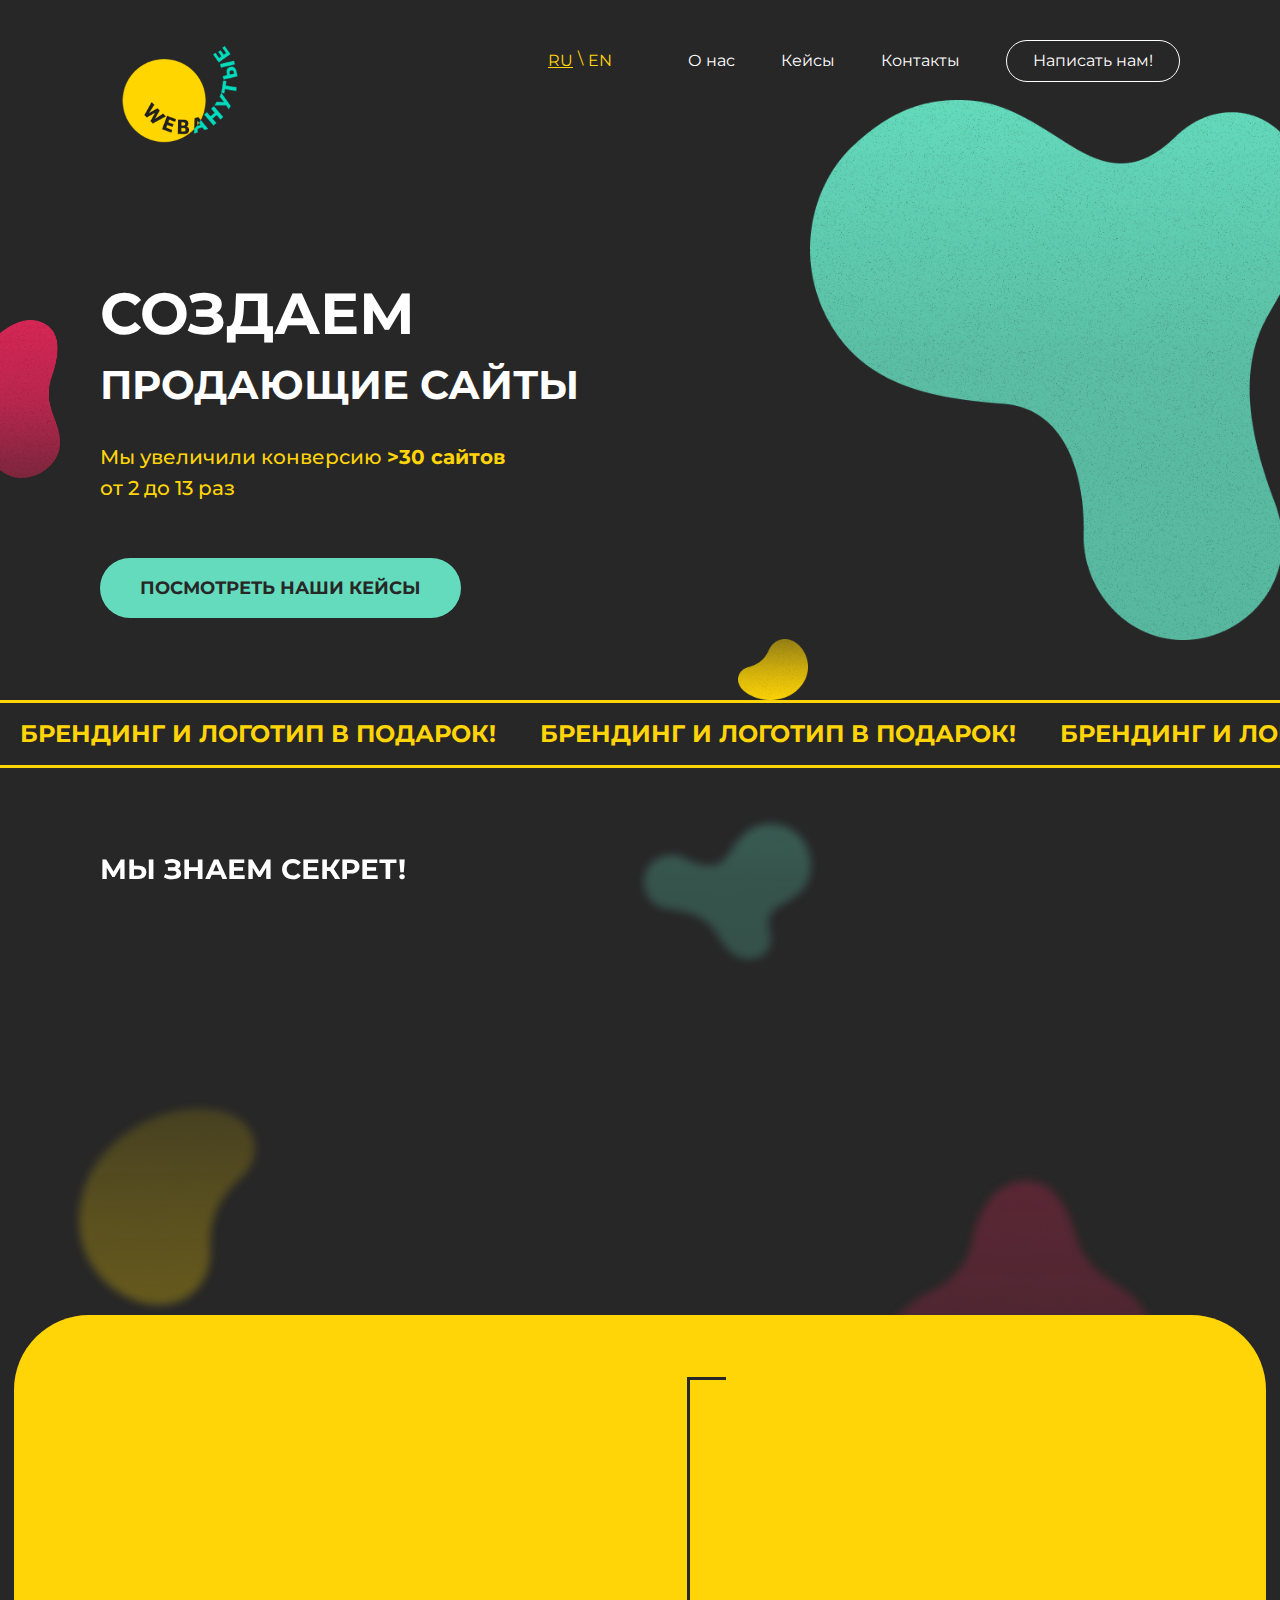
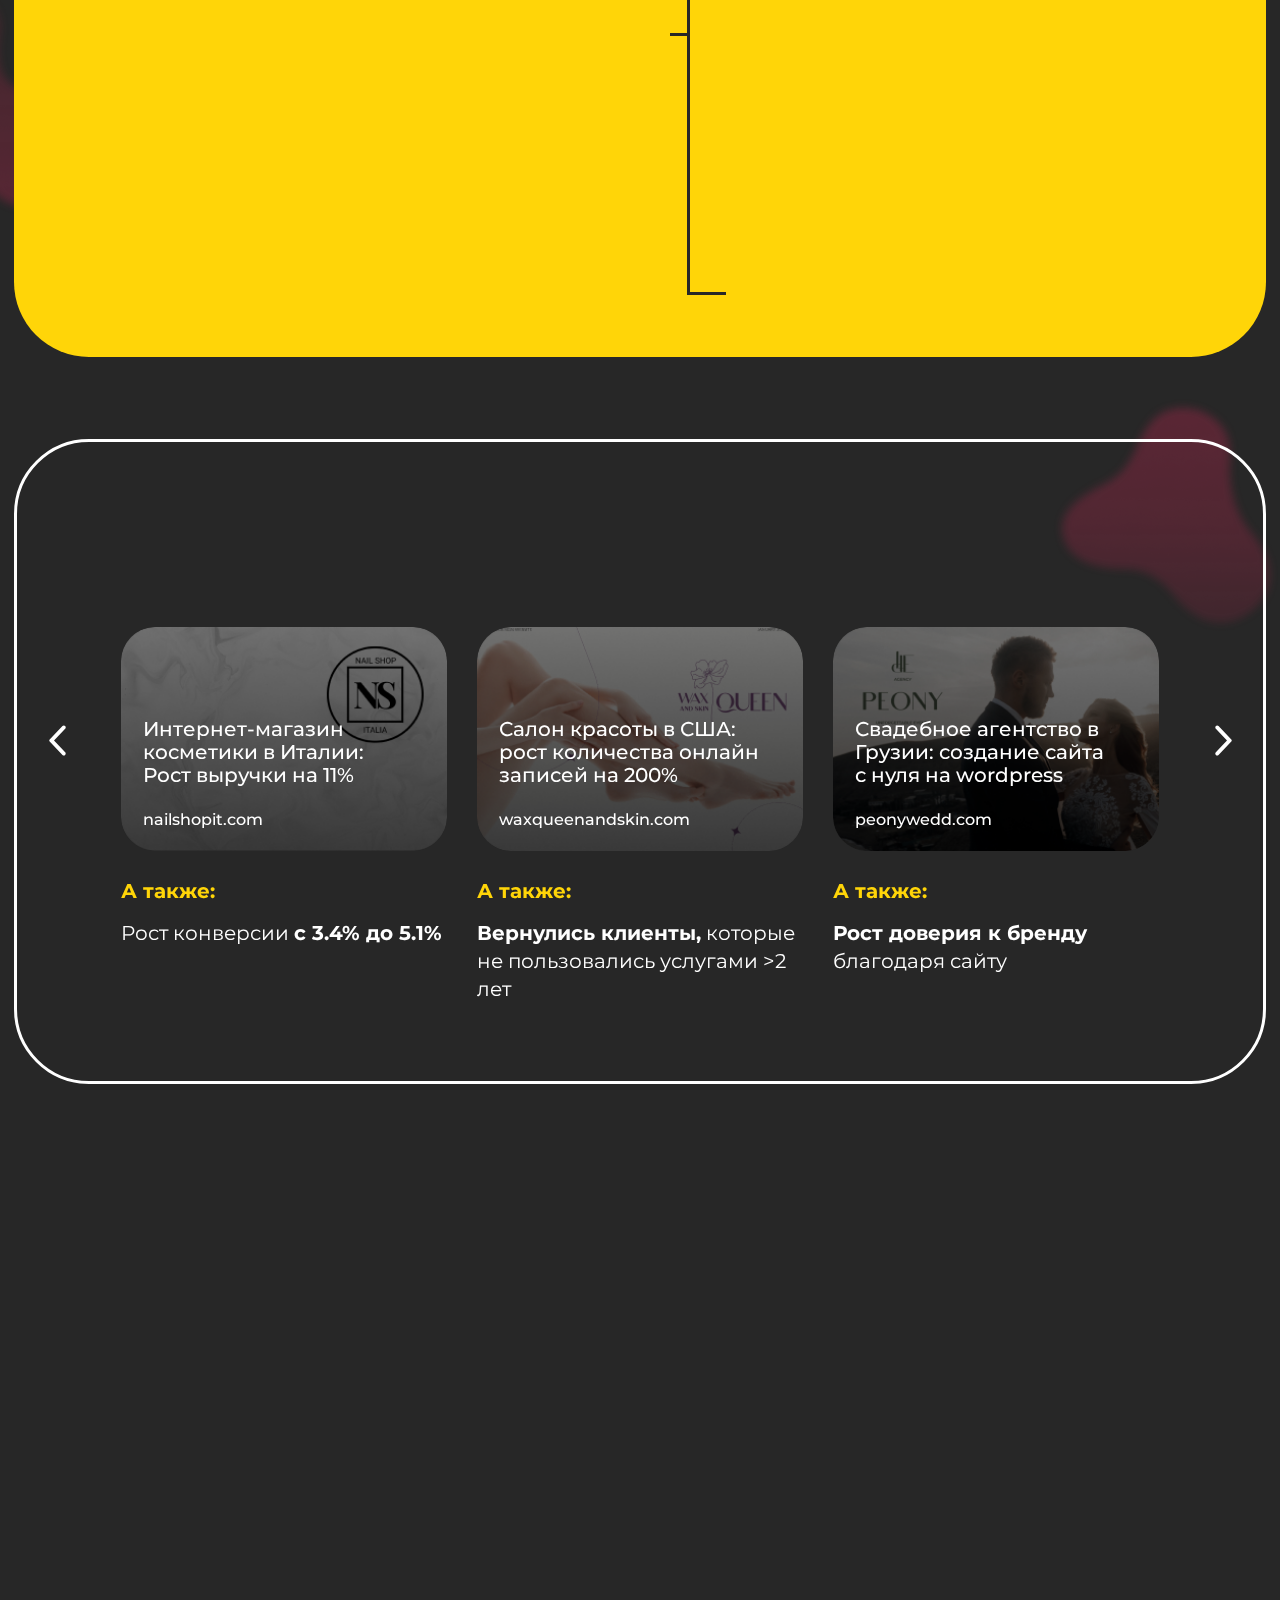
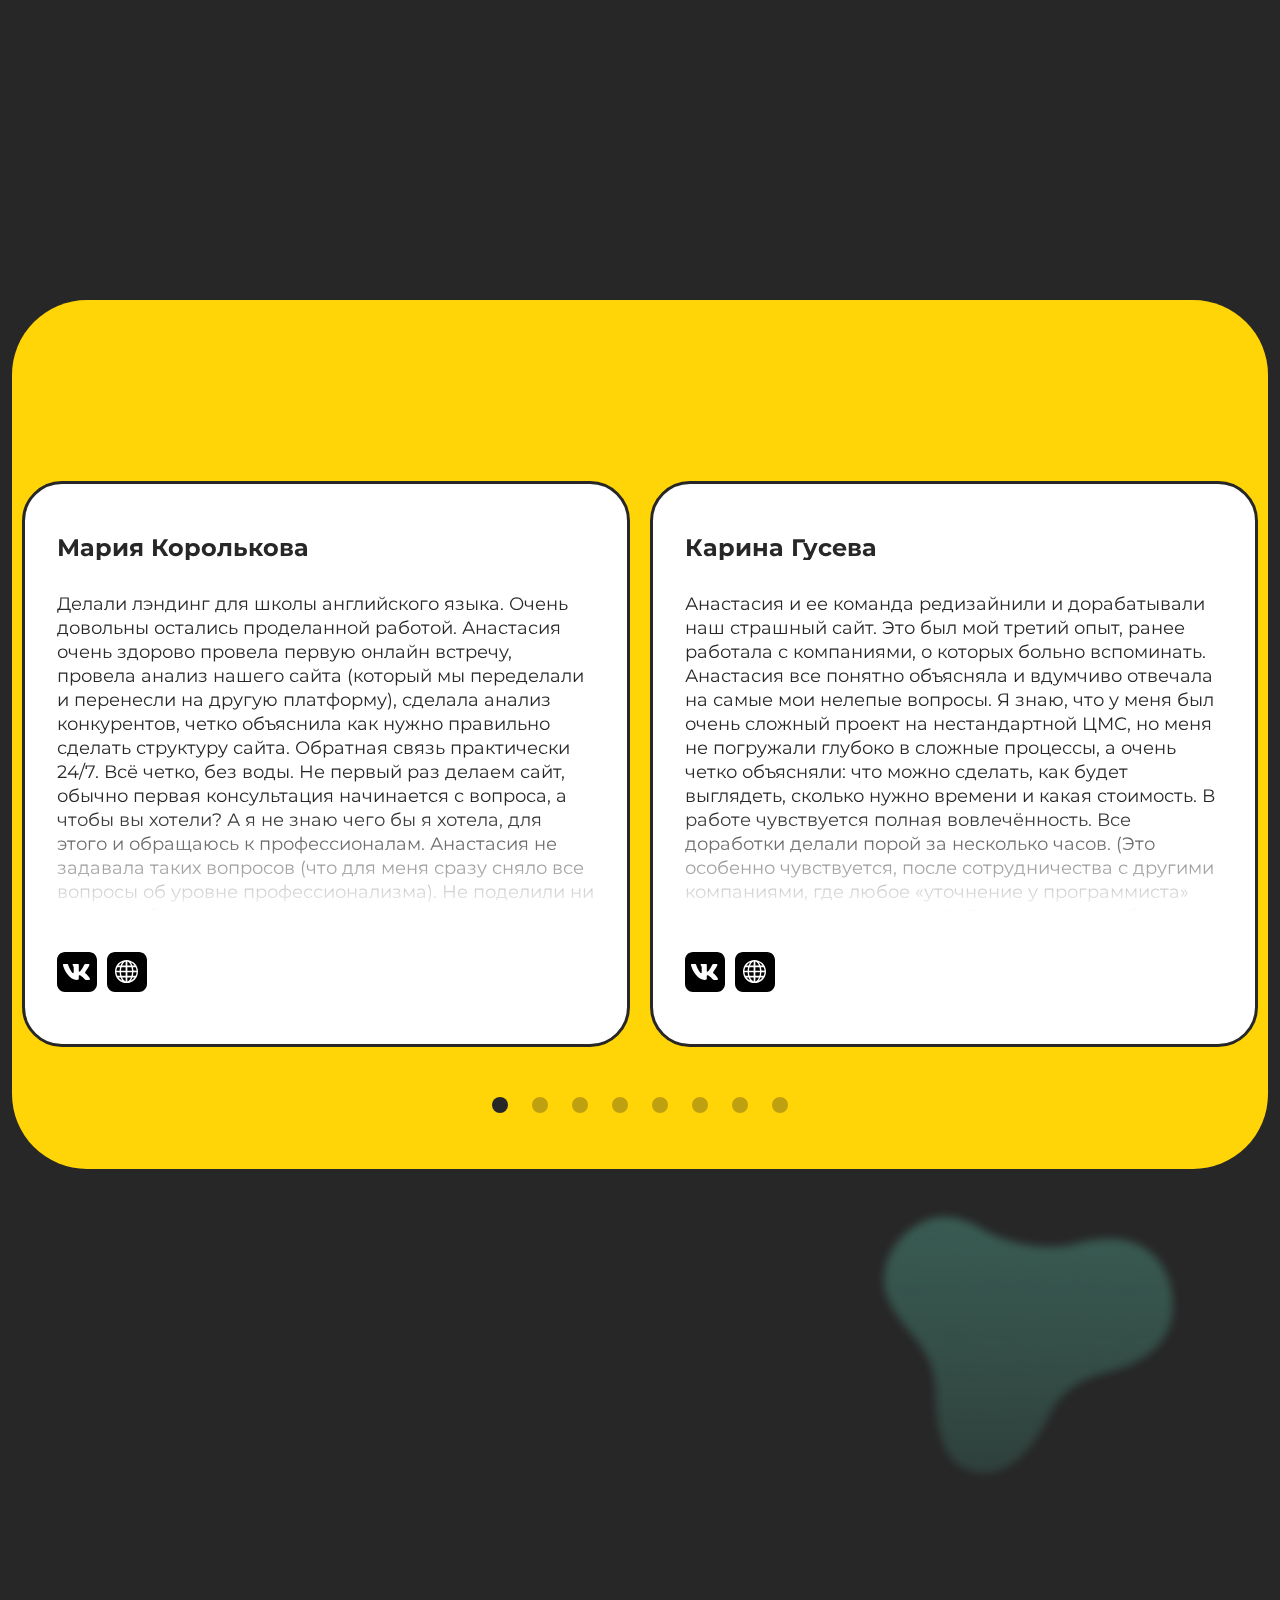
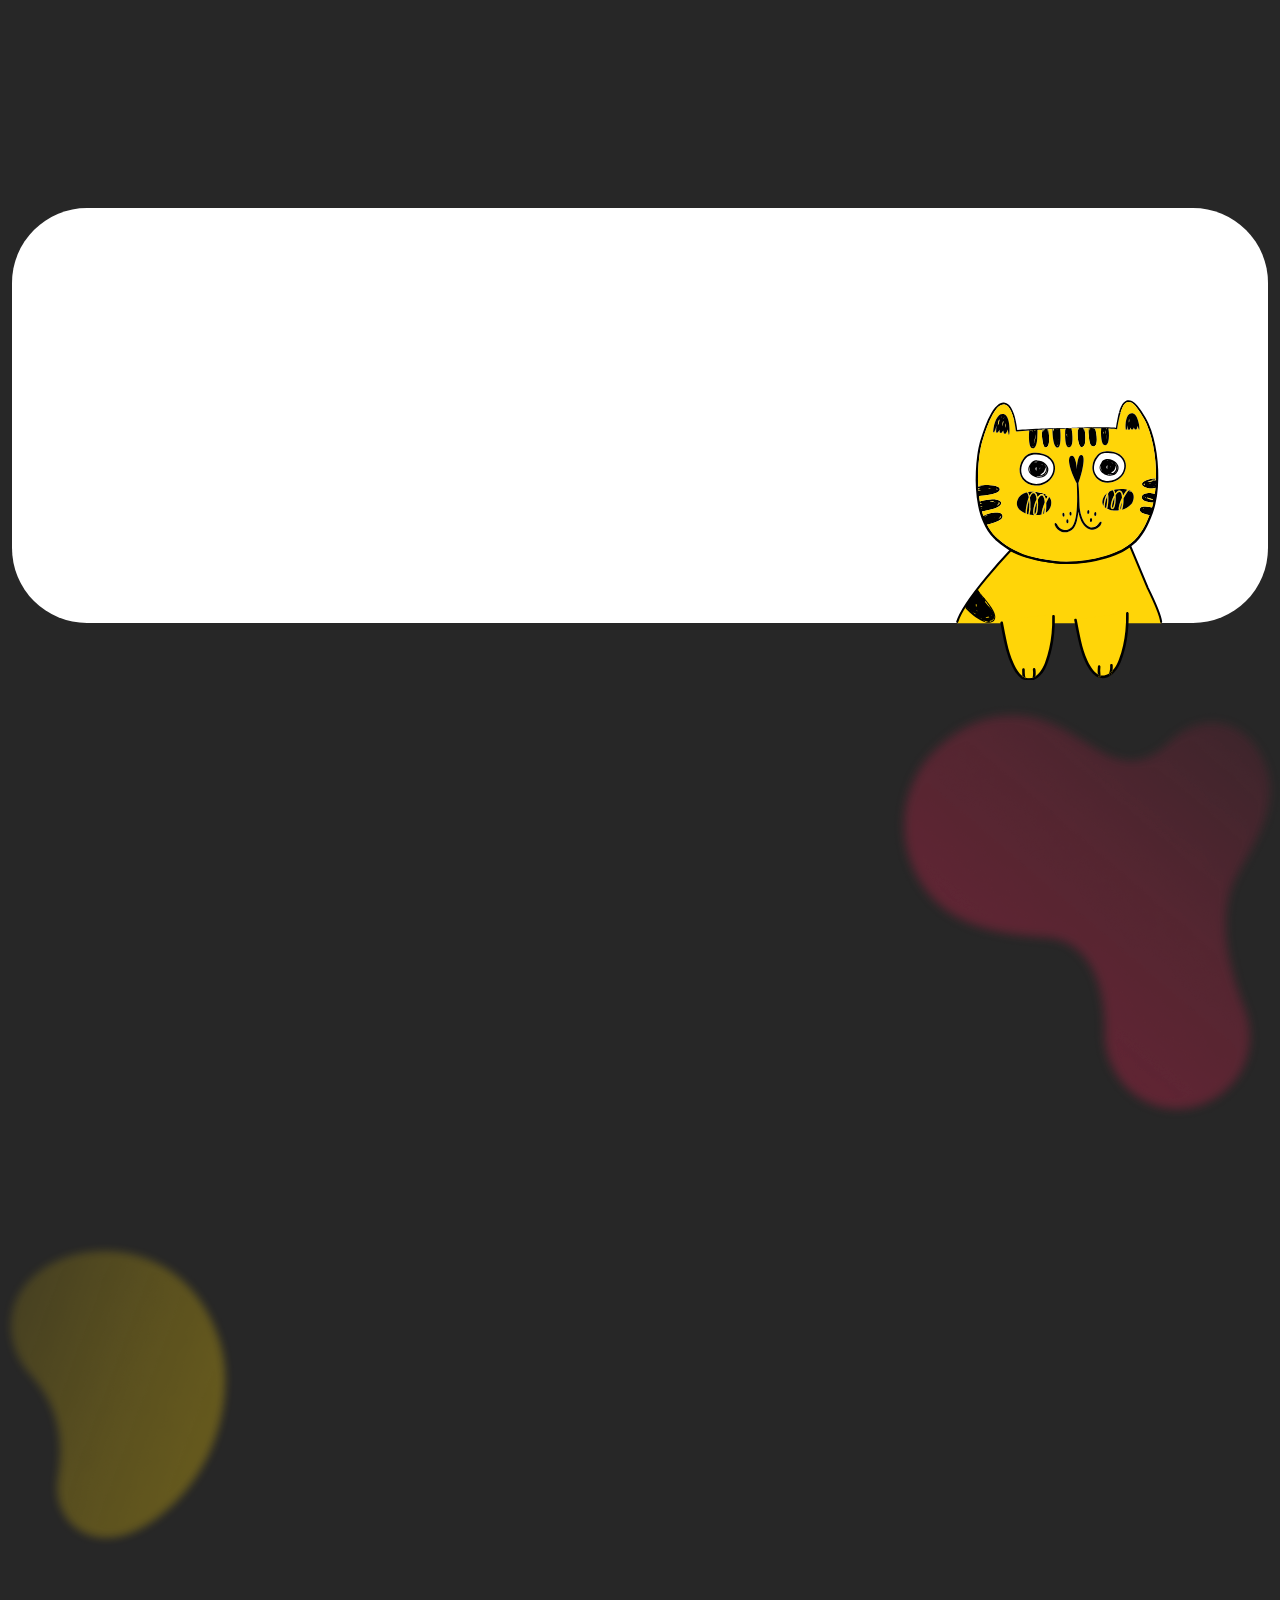
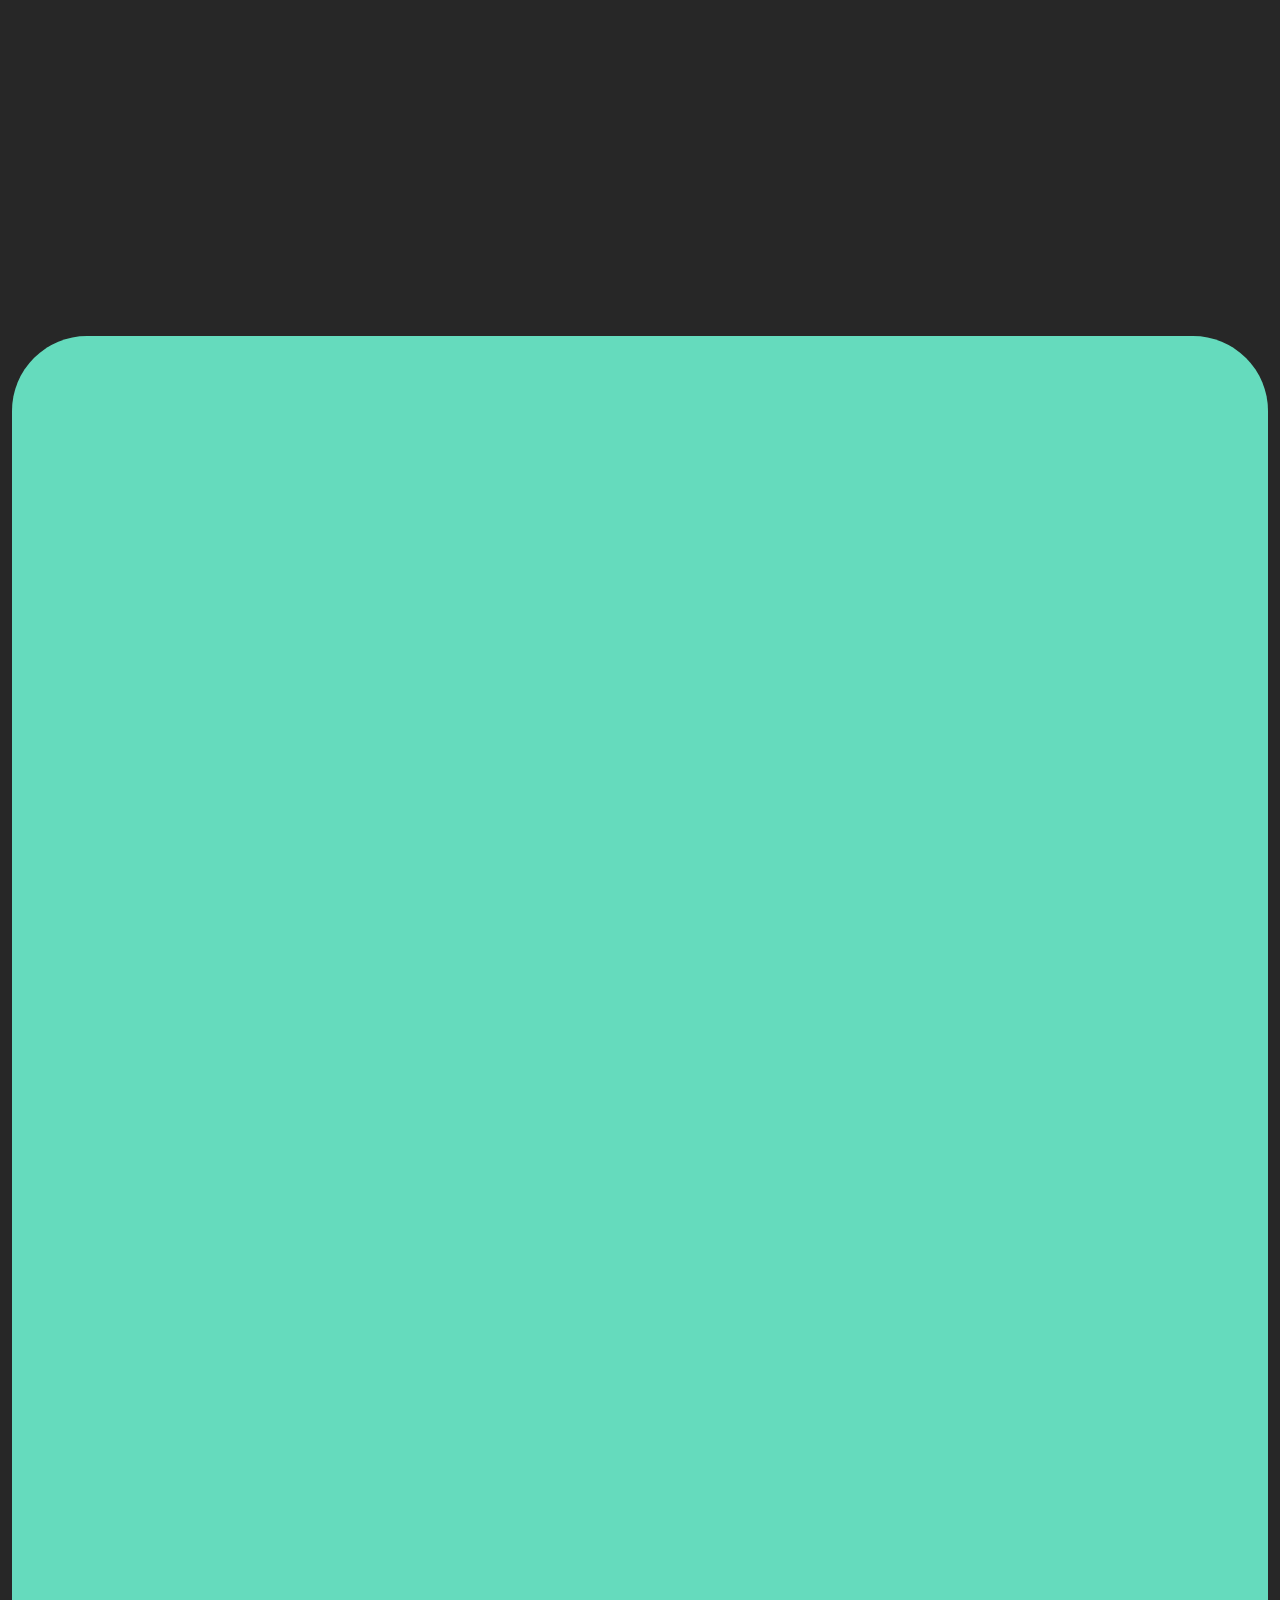
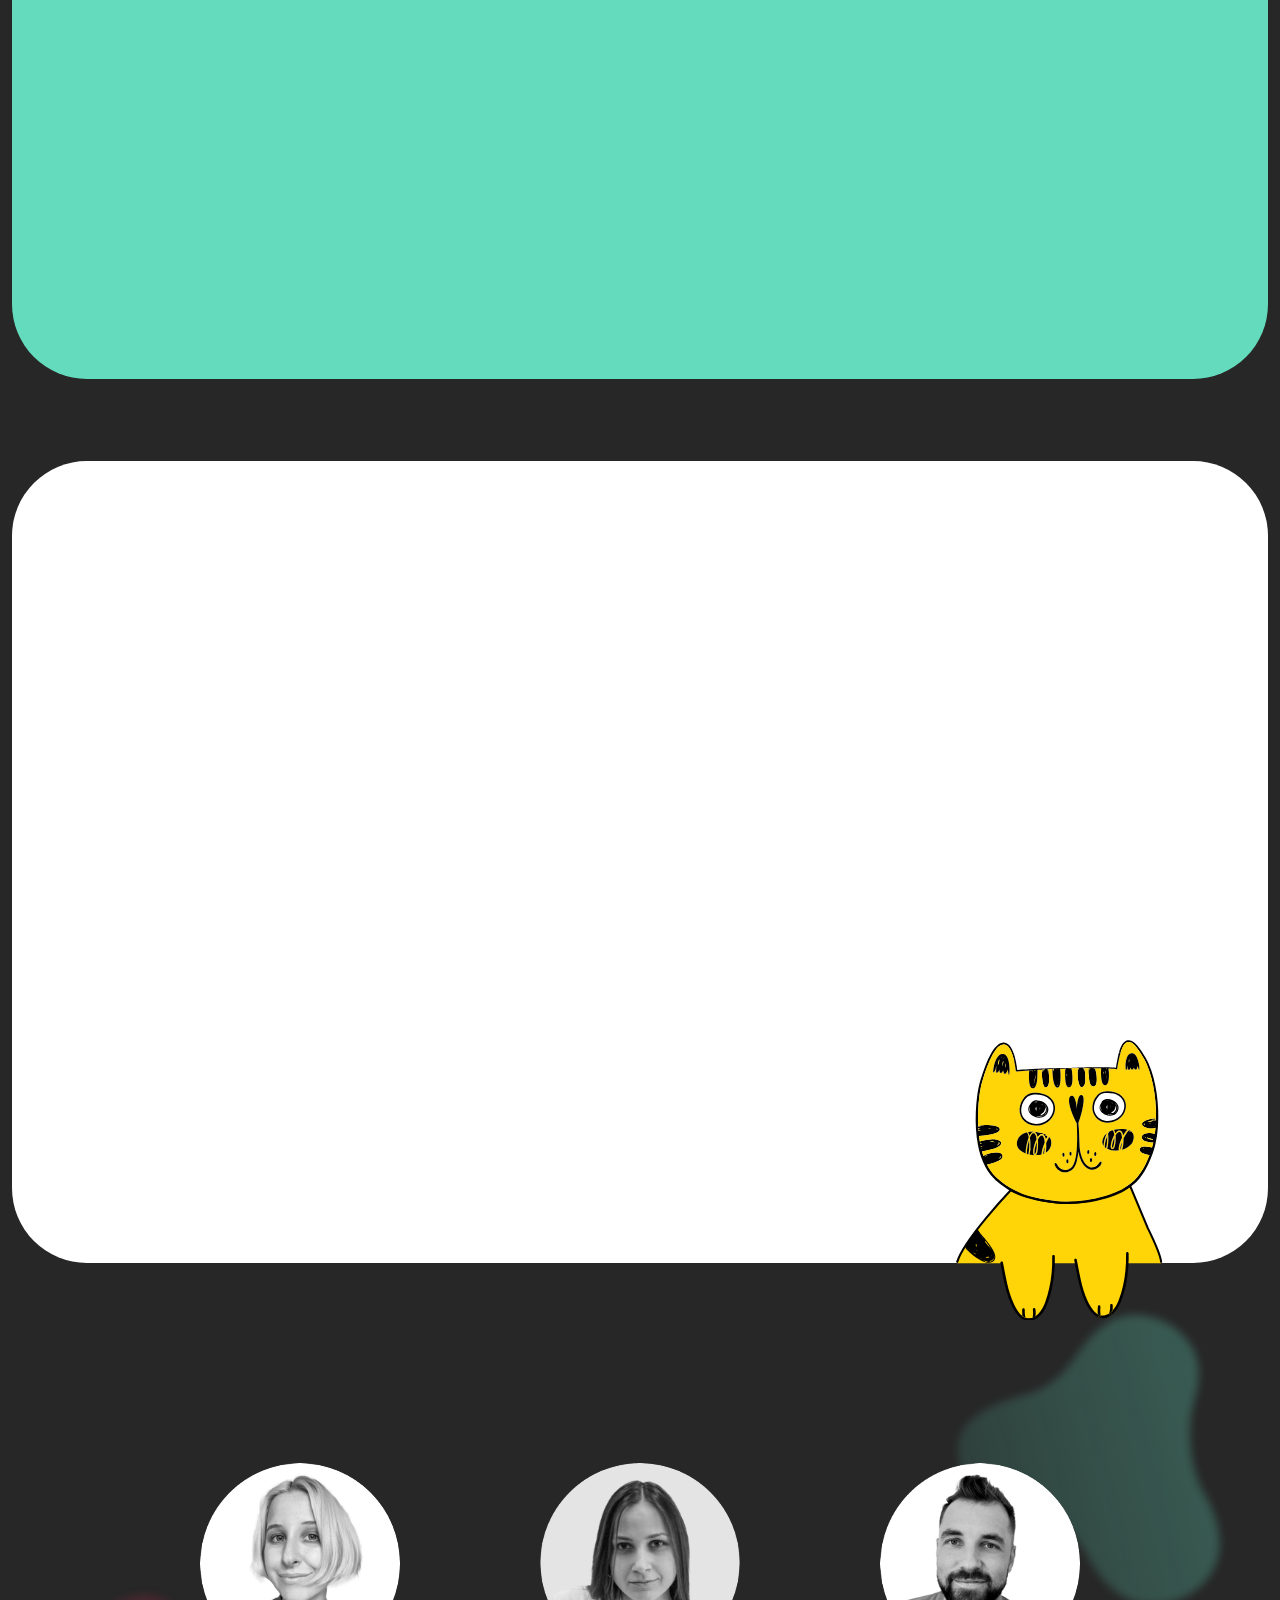
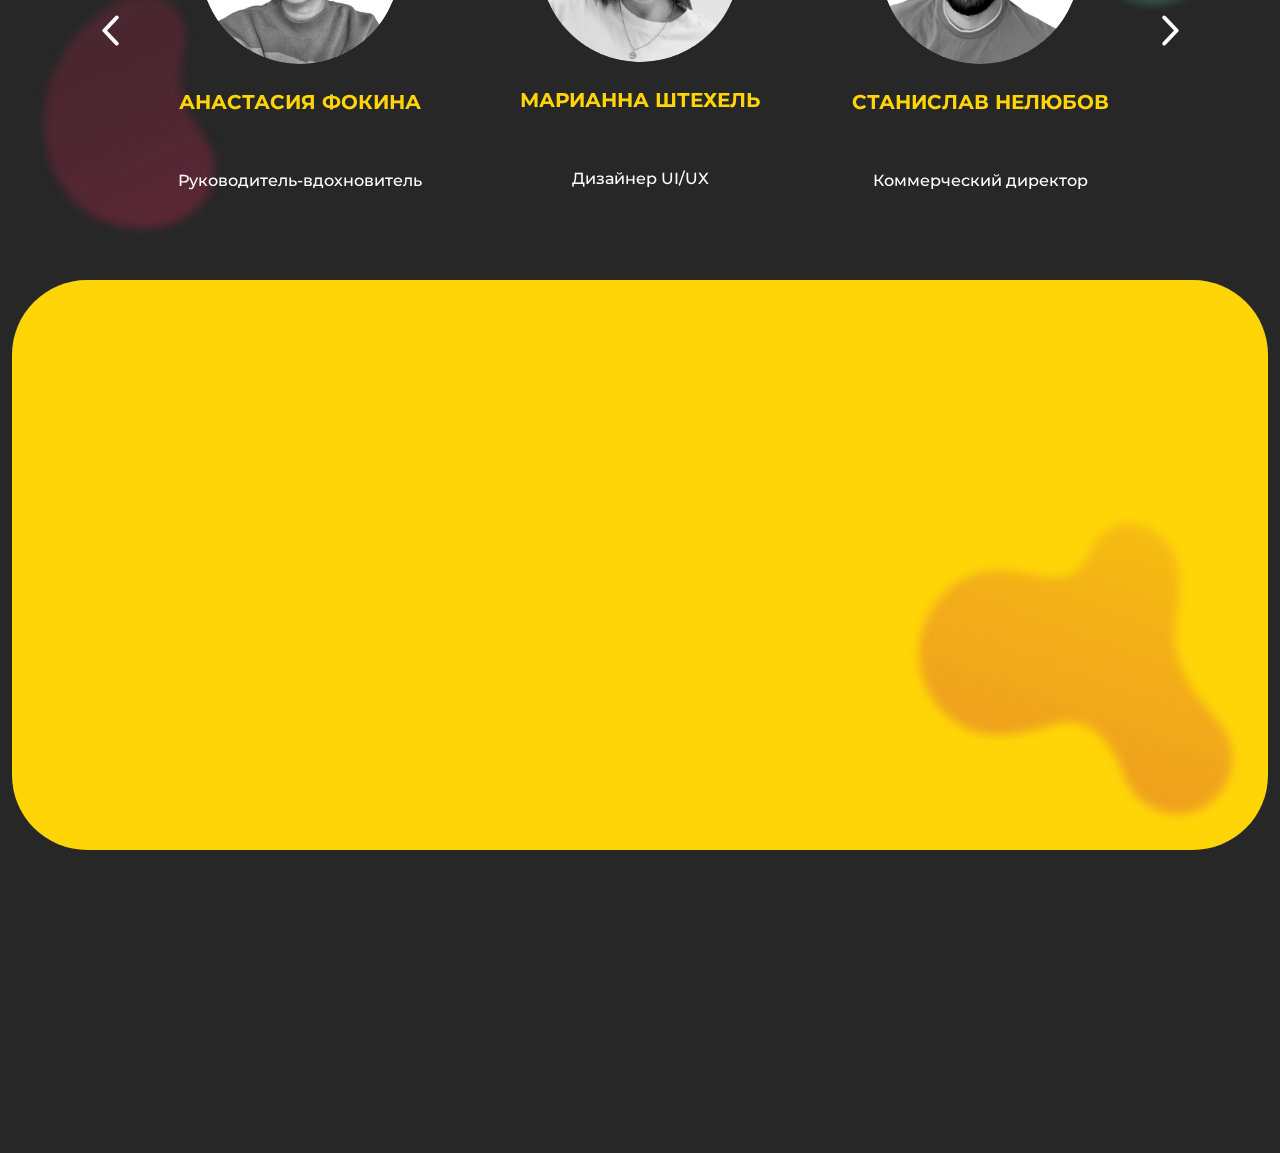
==== commit 97e7e019: "revival" ====
--- a/index.html
+++ b/index.html
@@ -580,7 +580,7 @@
 					</ul>
                     <div class="price__for">Что входит:</div>
                     <ul class="price__list">
-                        <li>конверсия лендинга от 5%</li>
+                        <li>конверсия лендинга от&nbsp;5%</li>
                         <li>маркетинговый анализ конкурентов и вашего продукта</li>
                         <li>создание позиционирования, офферов, УТП и ценностей продукта</li>
                         <li>написание текстов и создание продающей структуры сайта</li>
@@ -637,7 +637,7 @@
 					</ul>
 					<div class="price__for">Что входит:</div>
 					<ul class="price__list">
-                        <li>конверсия магазина от 2%</li>
+                        <li>конверсия магазина от&nbsp;2%</li>
                         <li>маркетинговый анализ конкурентов и вашего продукта</li>
                         <li>создание позиционирования, офферов, УТП и ценностей магазина</li>
                         <li>написание текстов на главную и создание продающей структуры сайта</li>
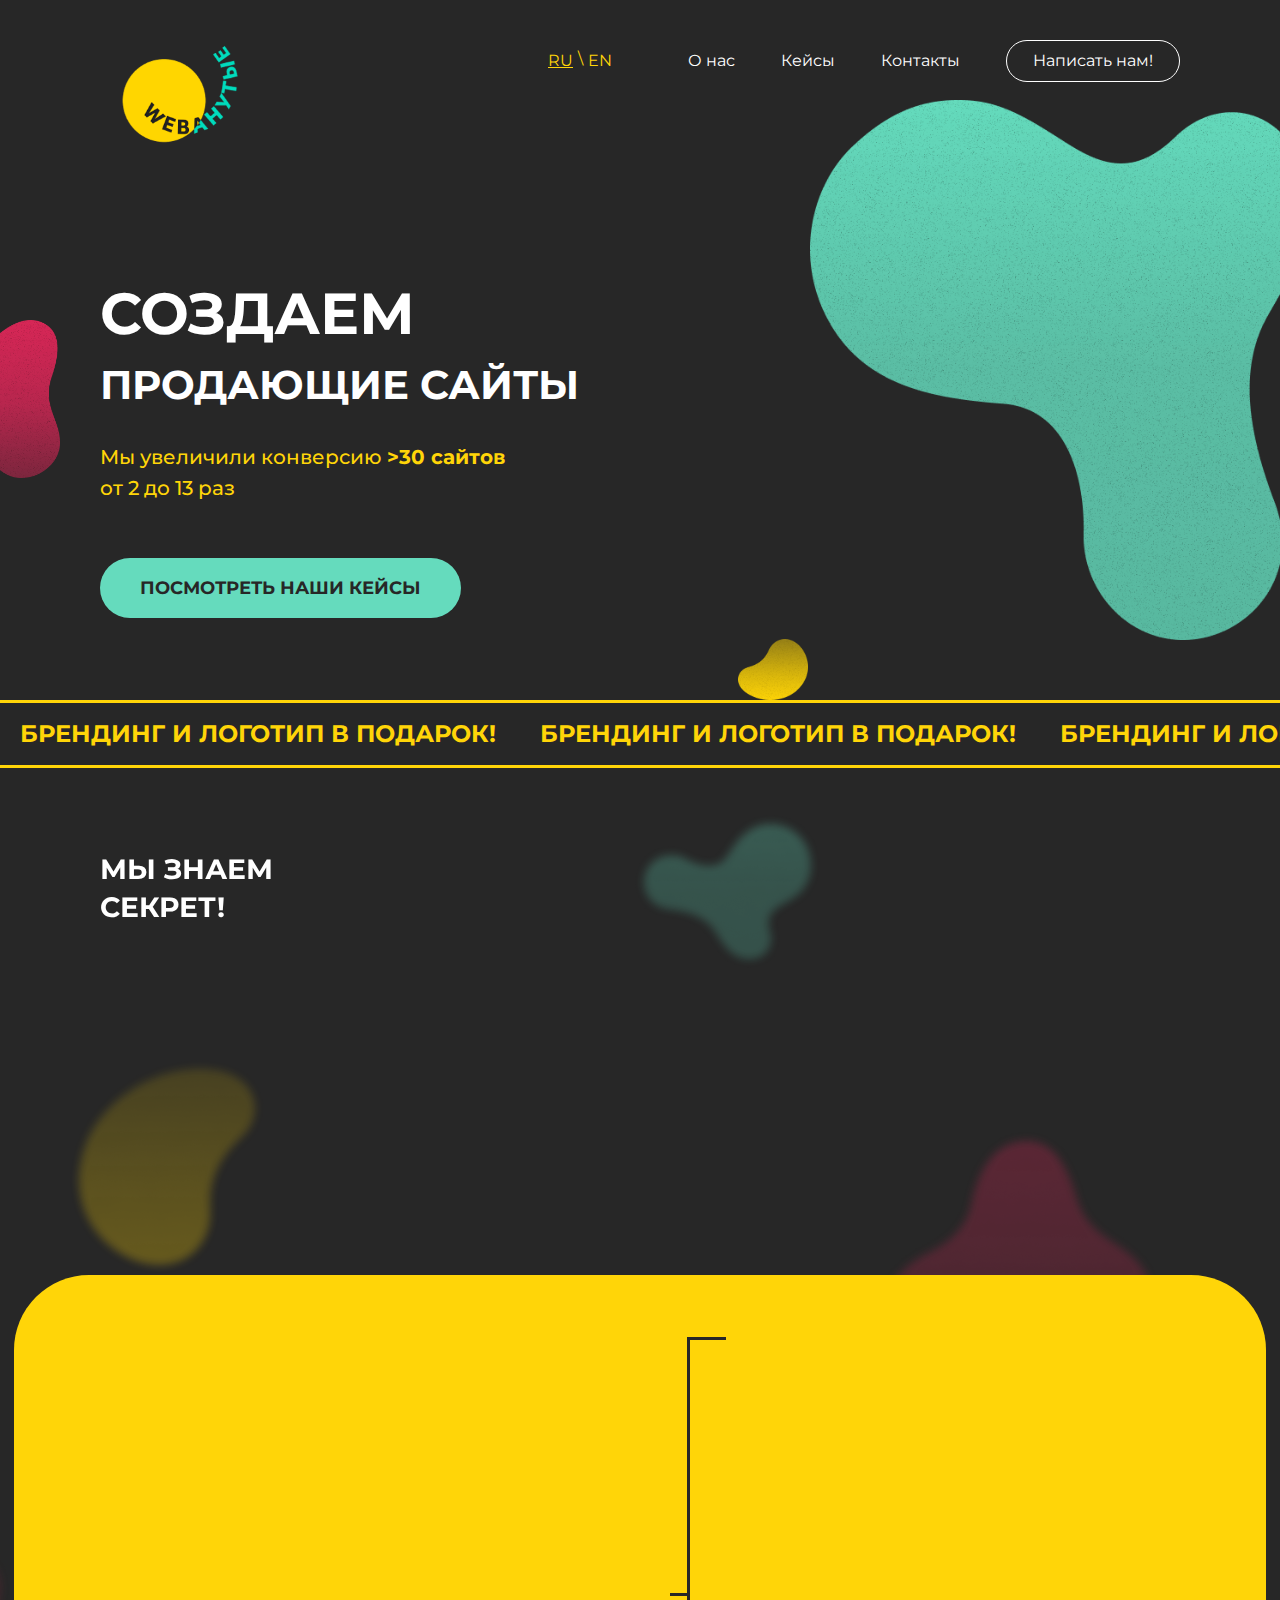
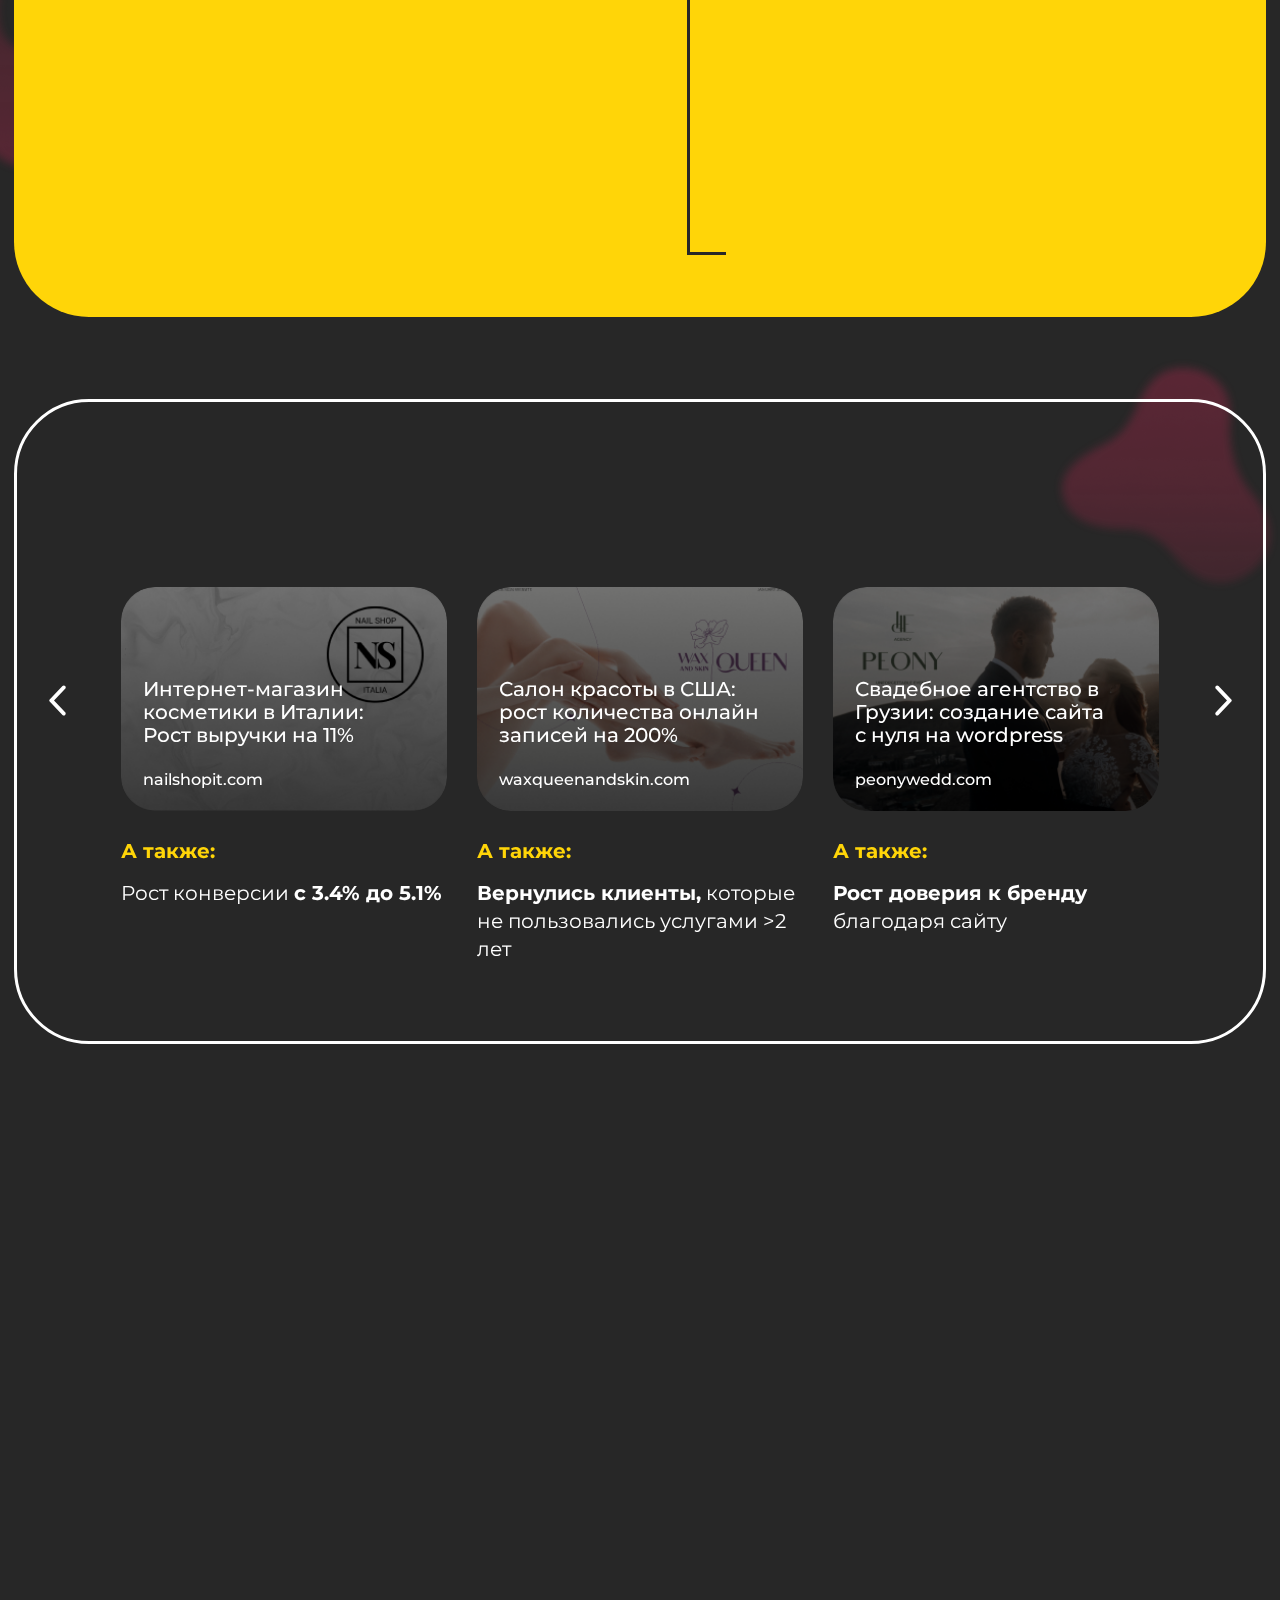
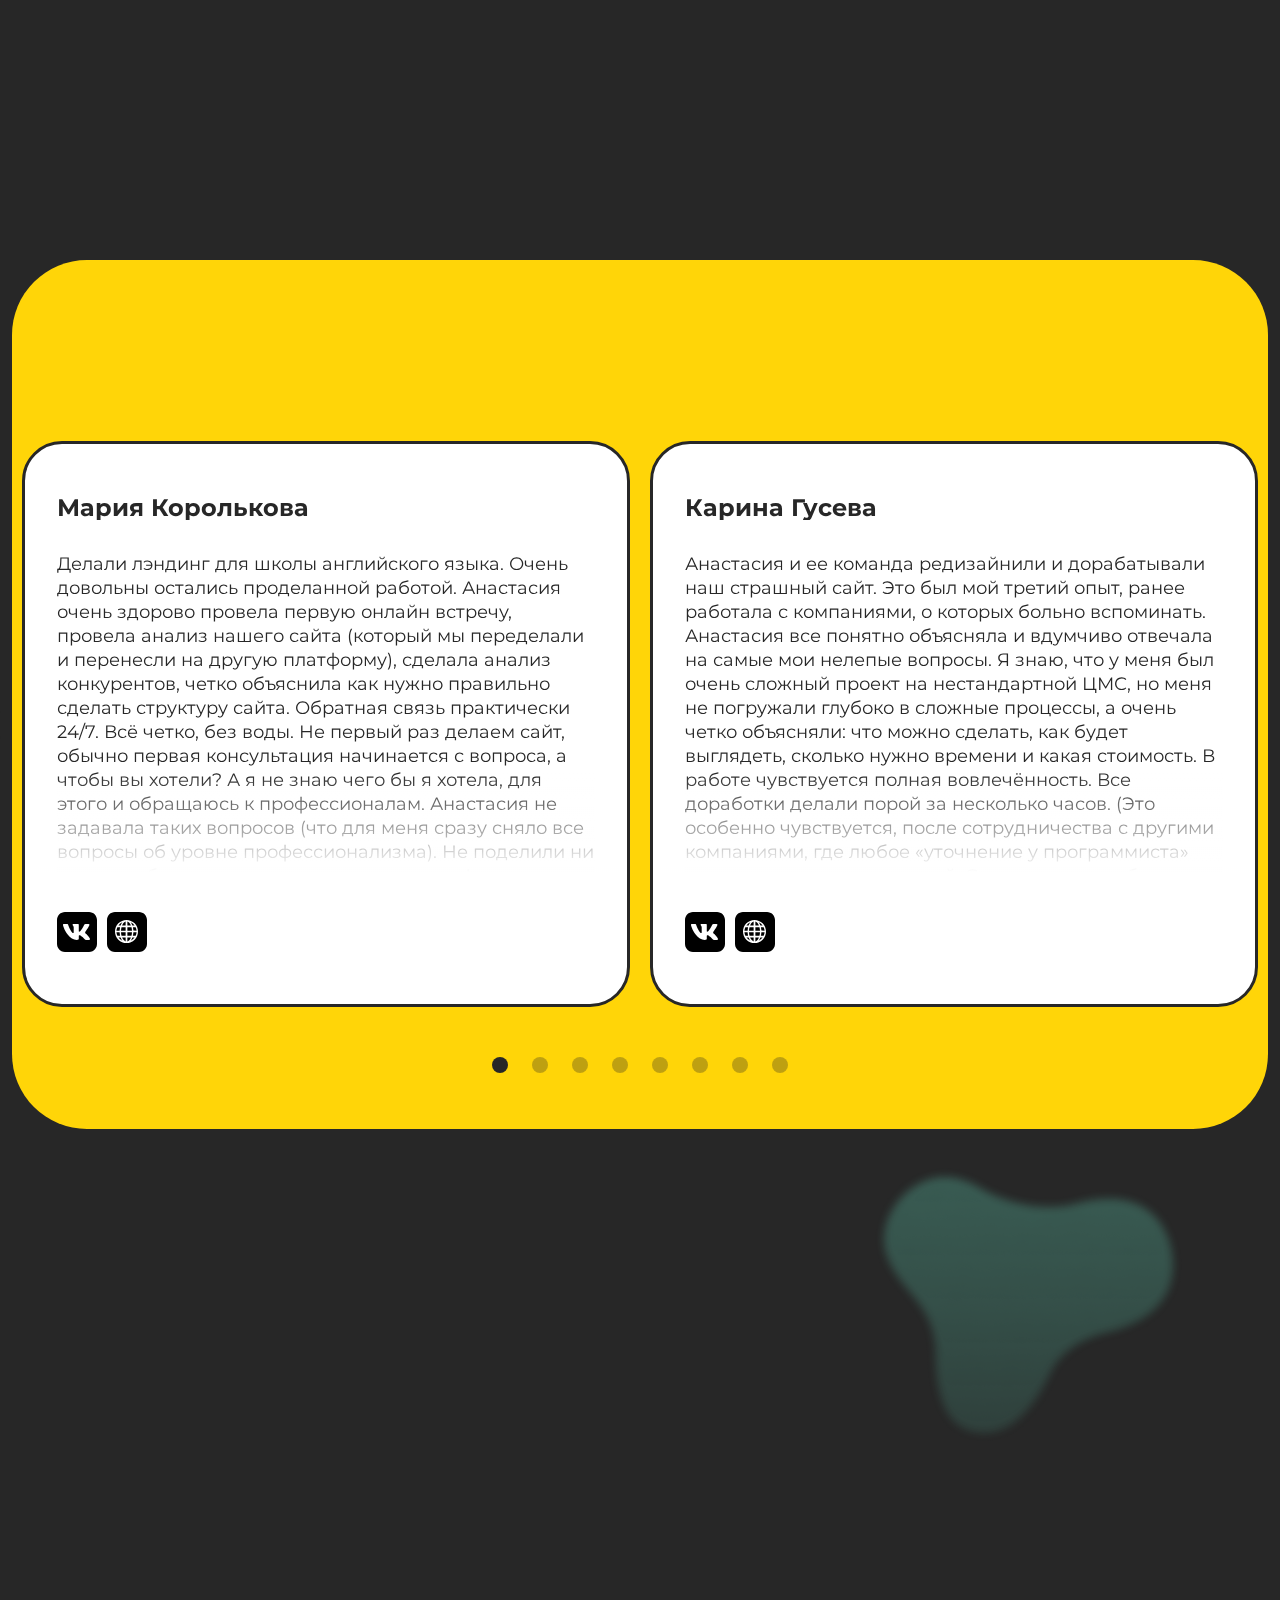
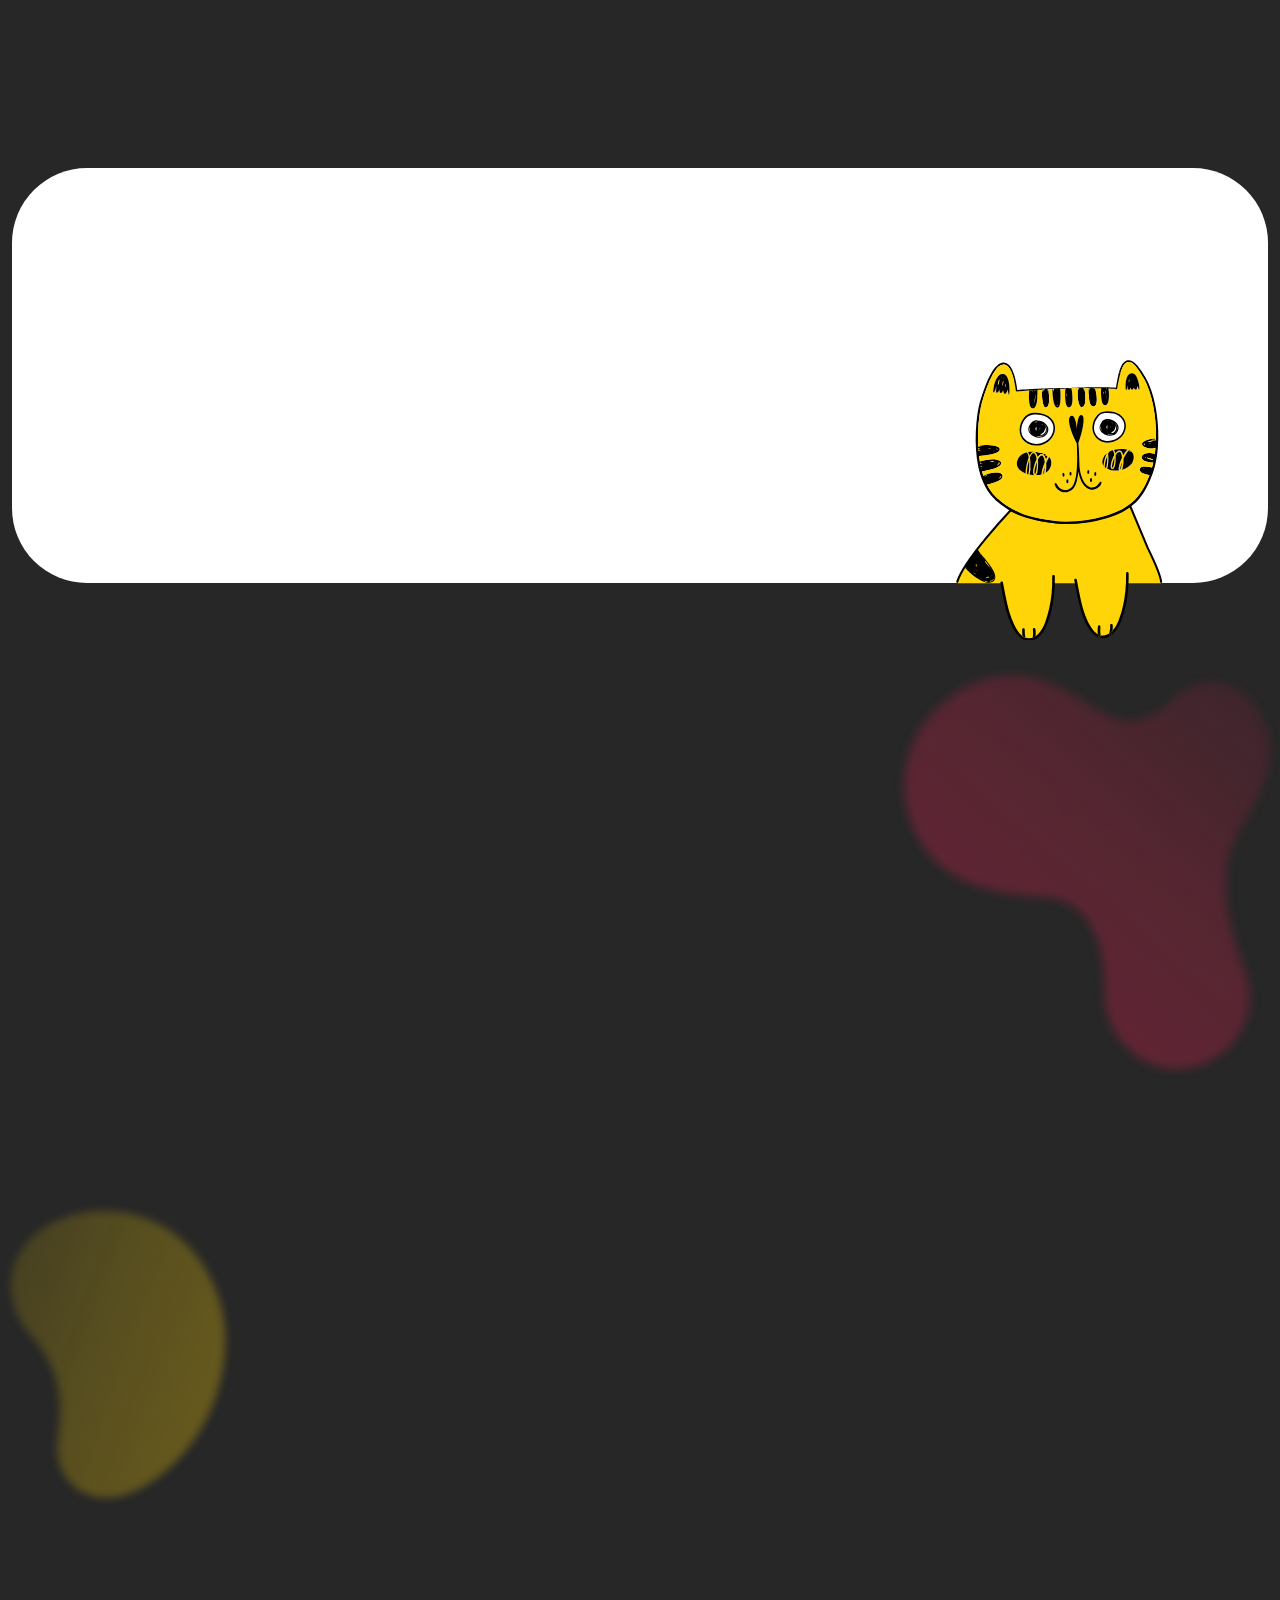
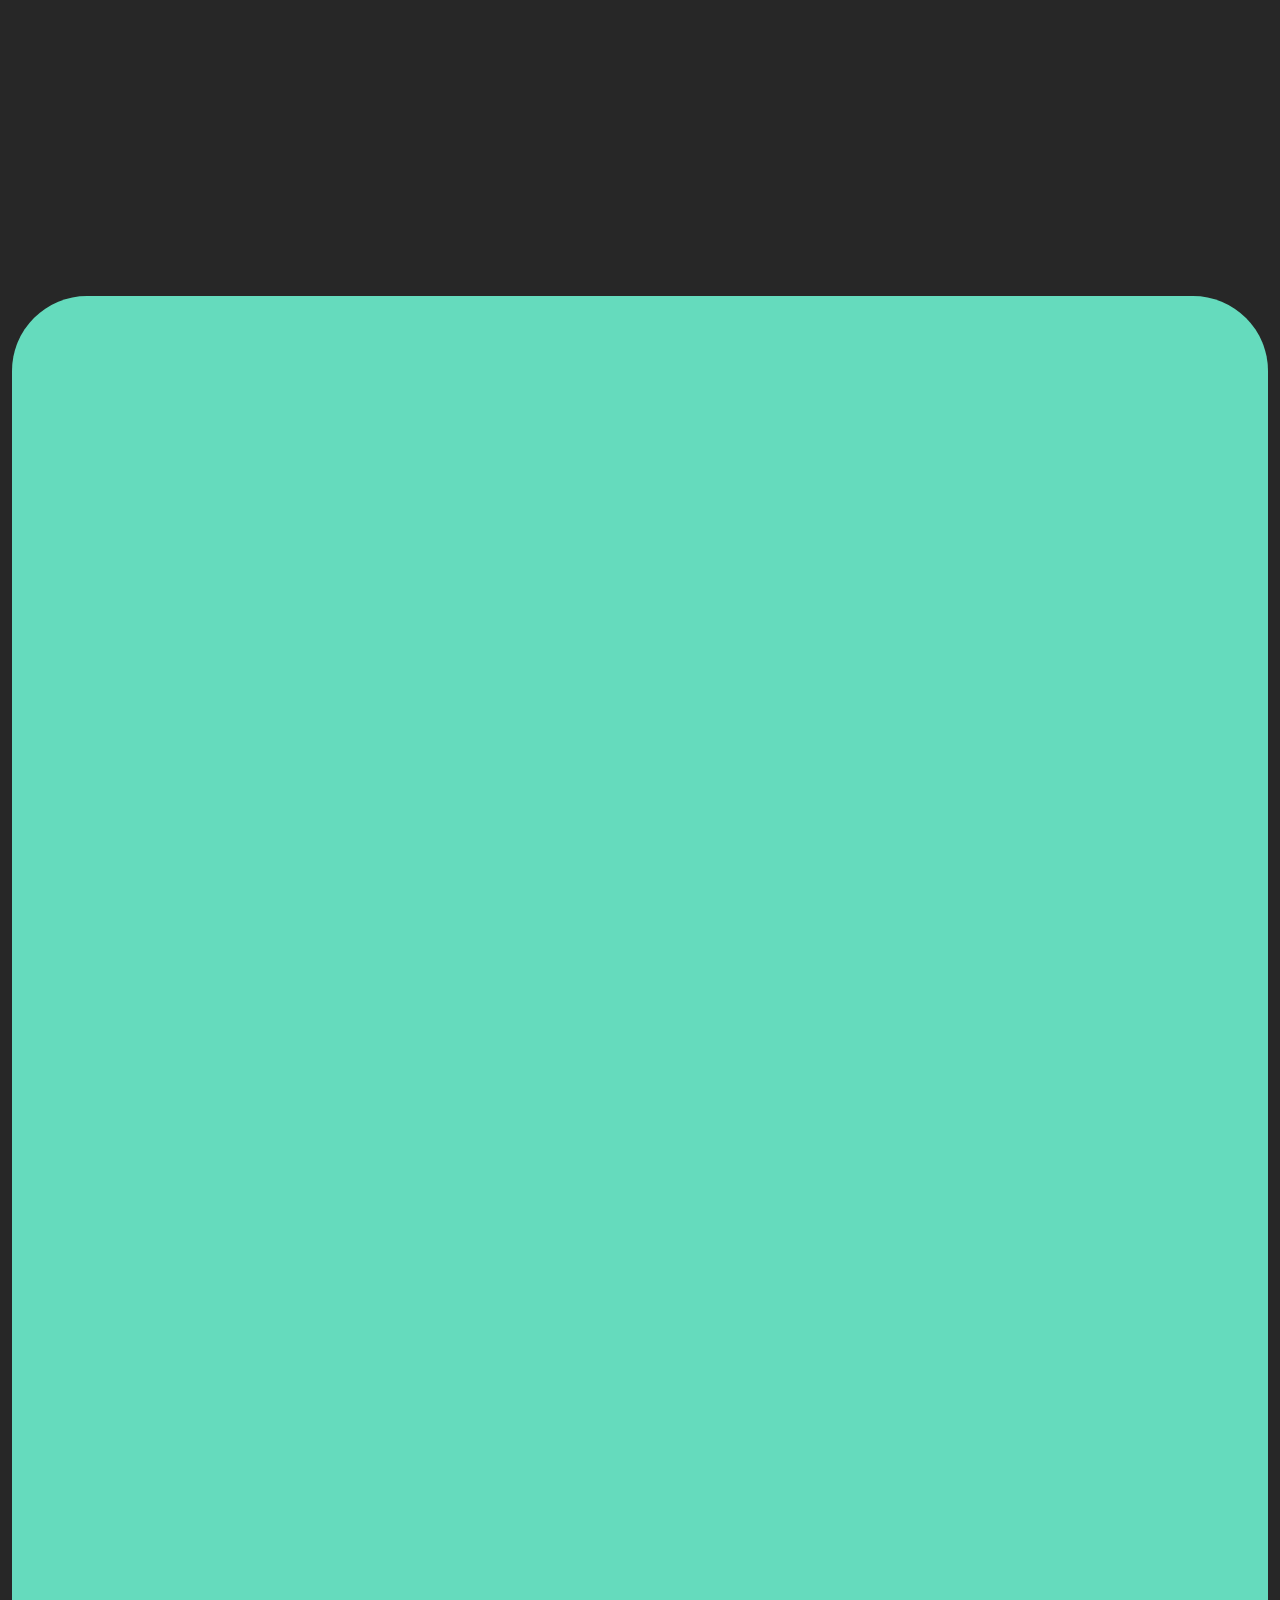
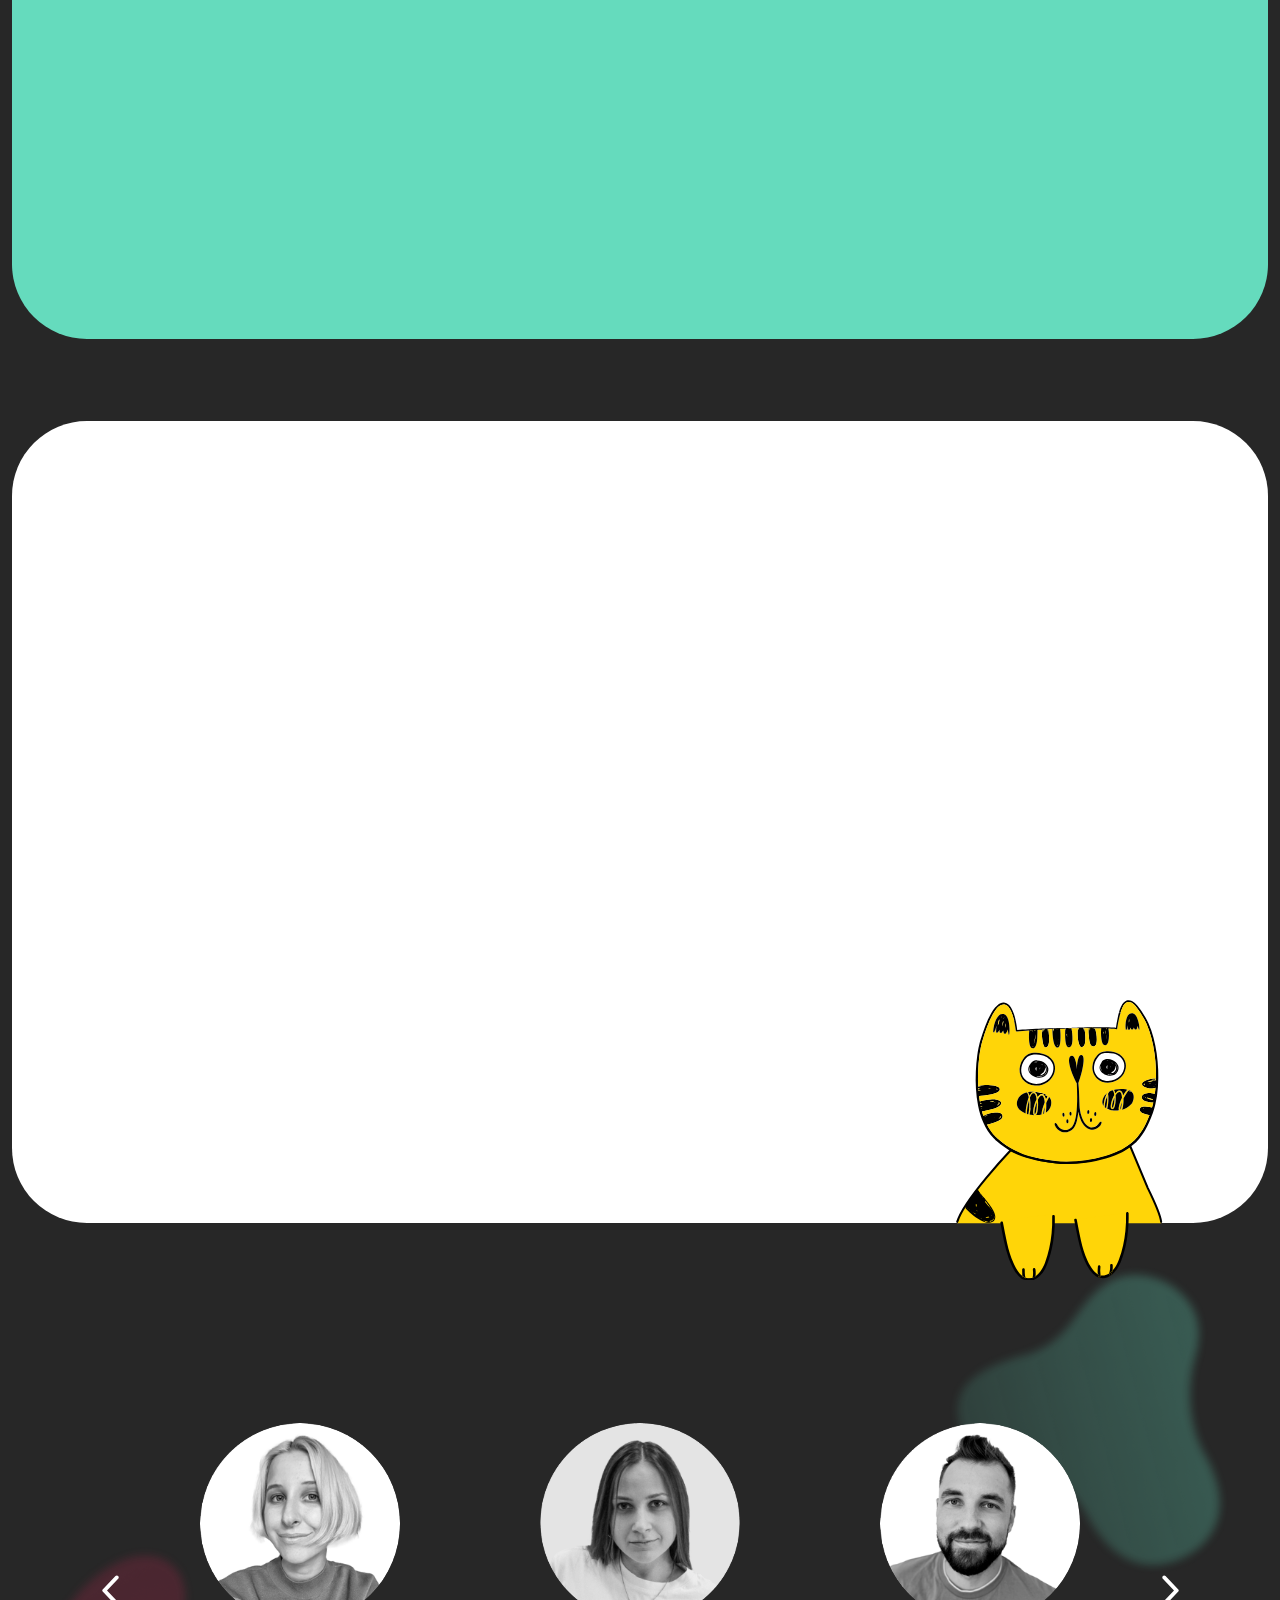
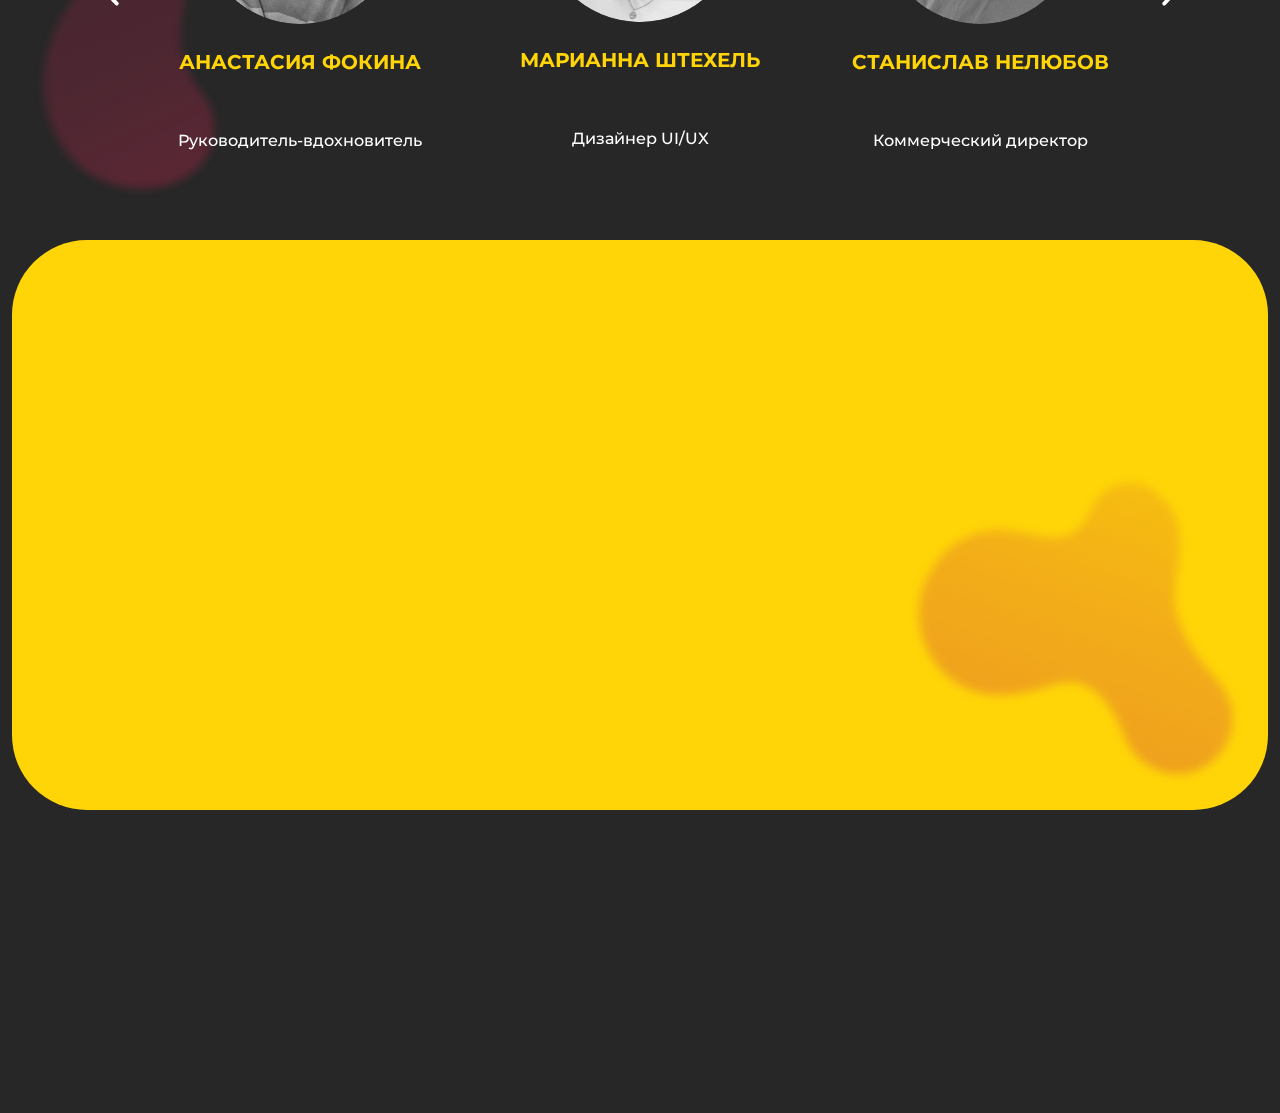
==== commit 0f2fee2d: "revival" ====
--- a/index.html
+++ b/index.html
@@ -124,7 +124,6 @@
 							<div data-aos="fade-up" data-aos-delay="450">
 								<div class="statystic__sites-grid-empty"></div>
 								<div class="statystic__sites-grid-empty statystic__sites-grid-empty_left"></div>
-								<div class="statystic__sites-grid-empty statystic__sites-grid-empty_right"></div>
 							</div>
 							<p class="statystic__sites-formula" data-aos="fade-up" data-aos-delay="450">Формула продающего сайта</p>
 						</div>
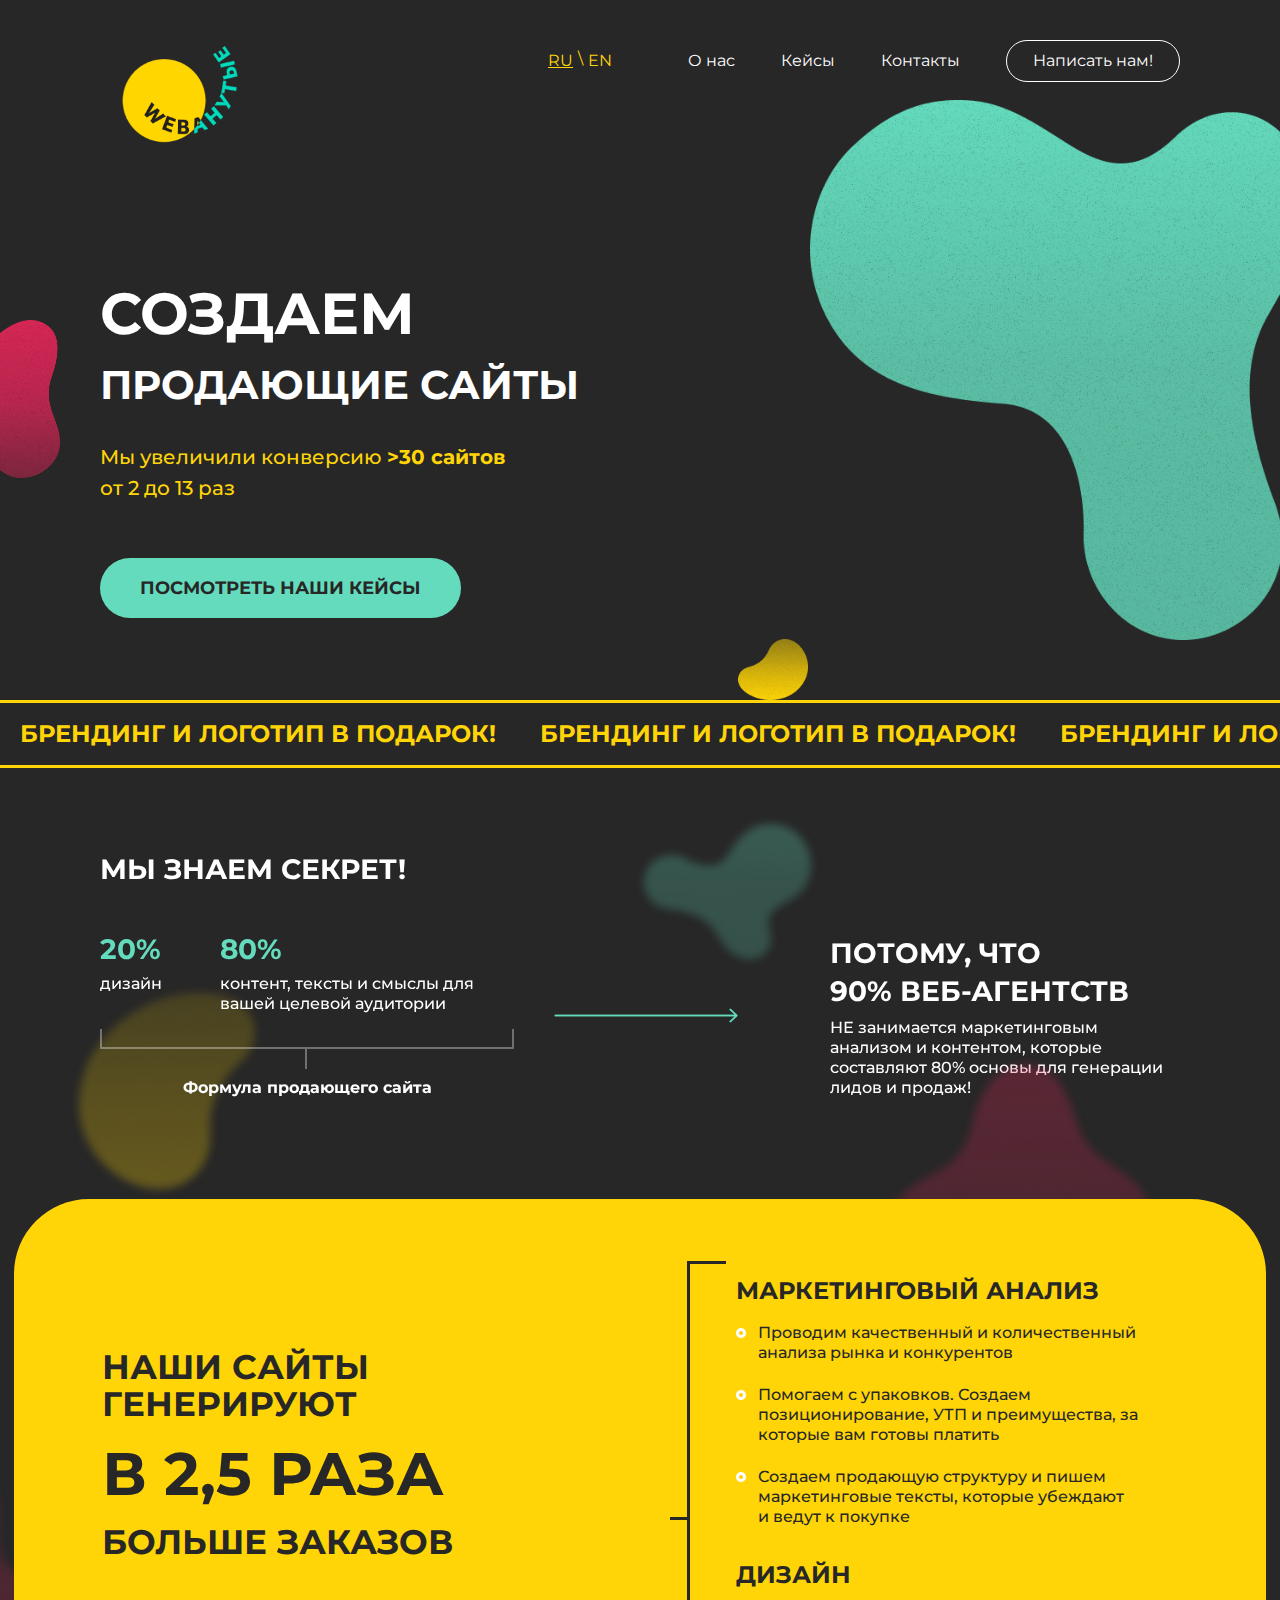
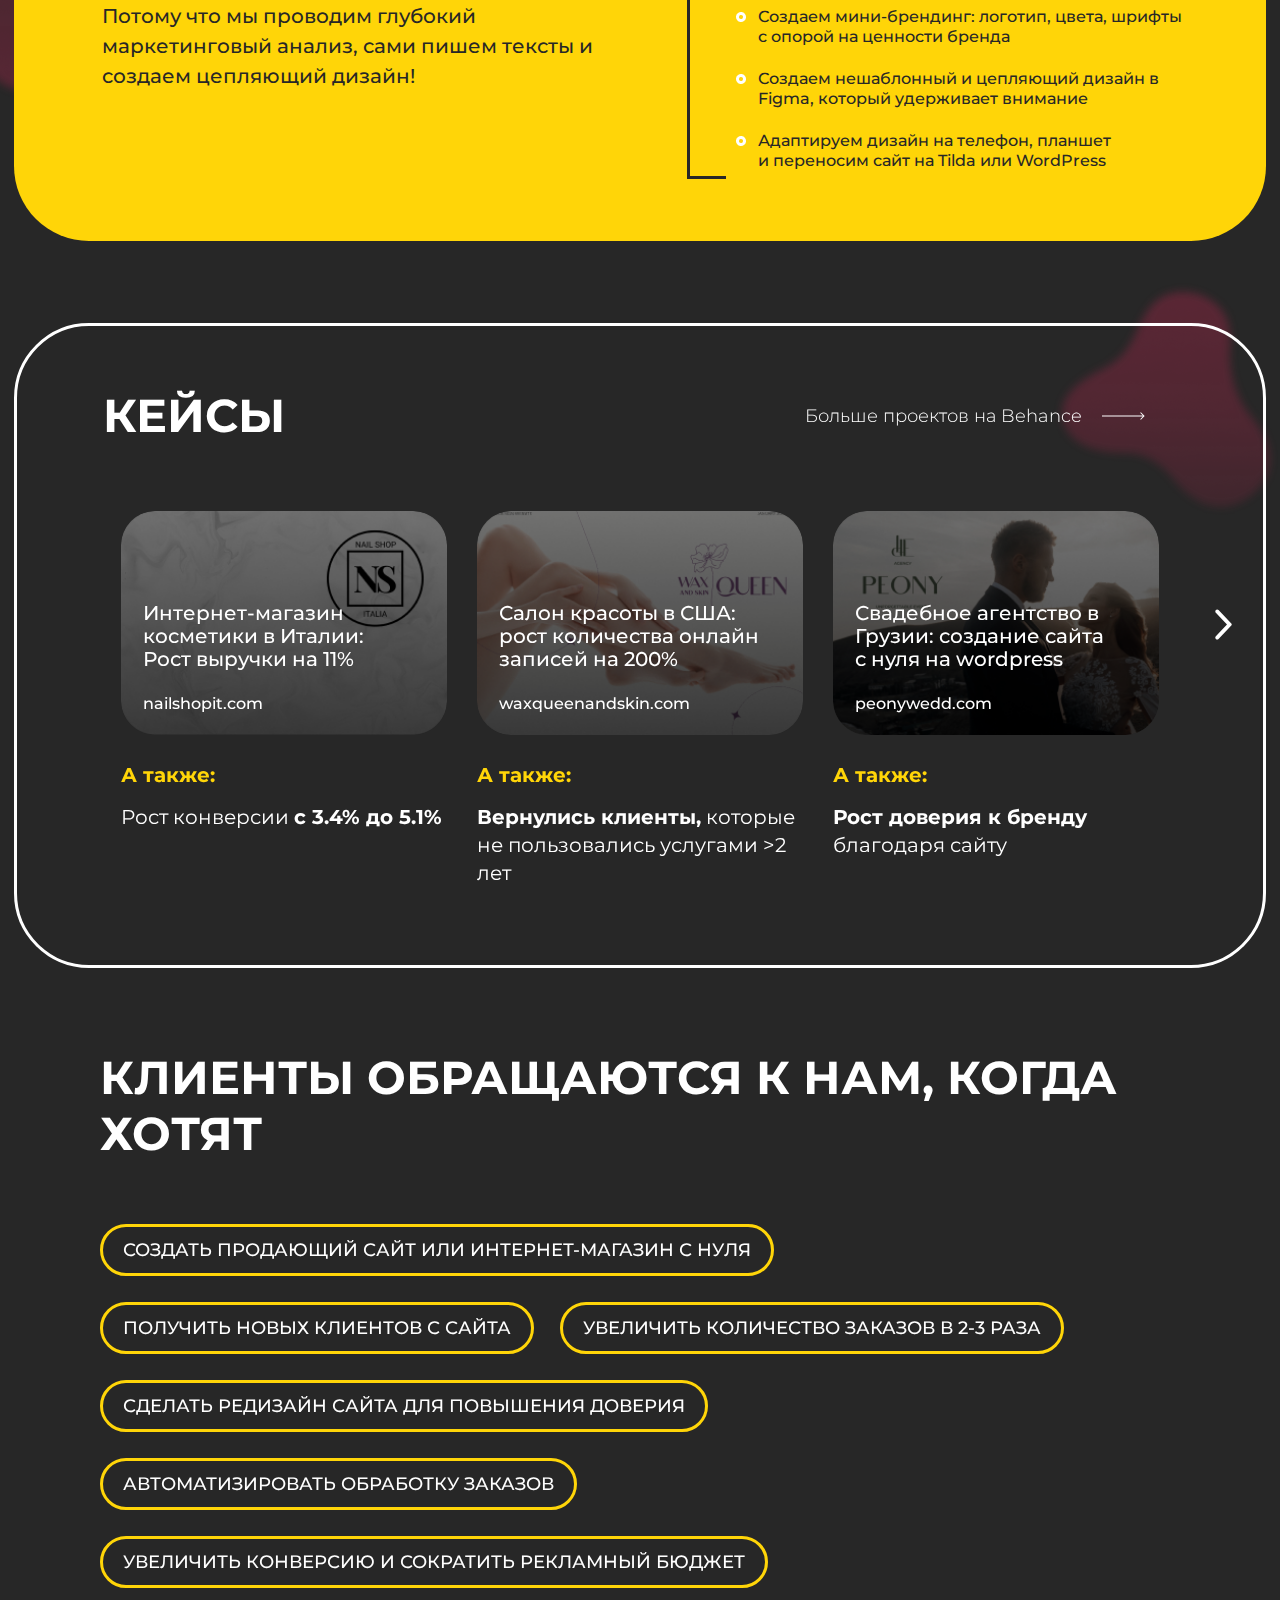
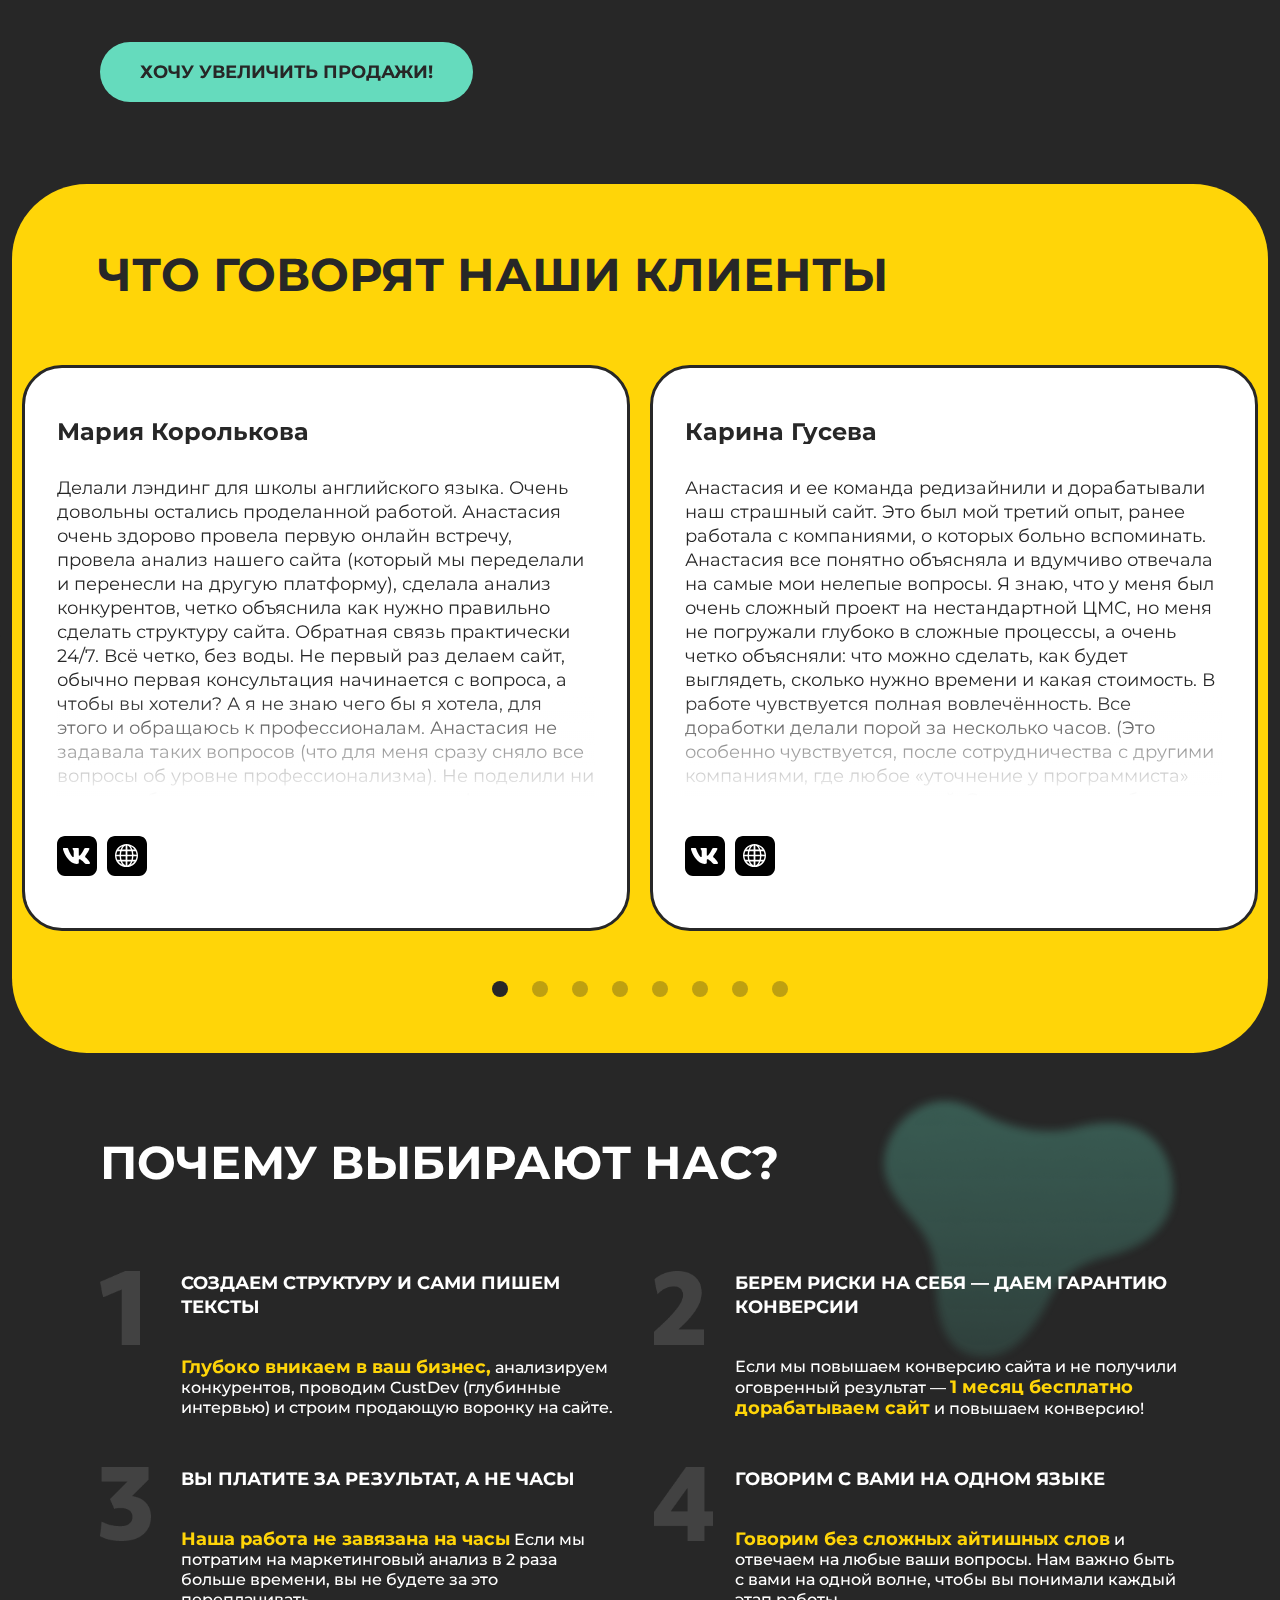
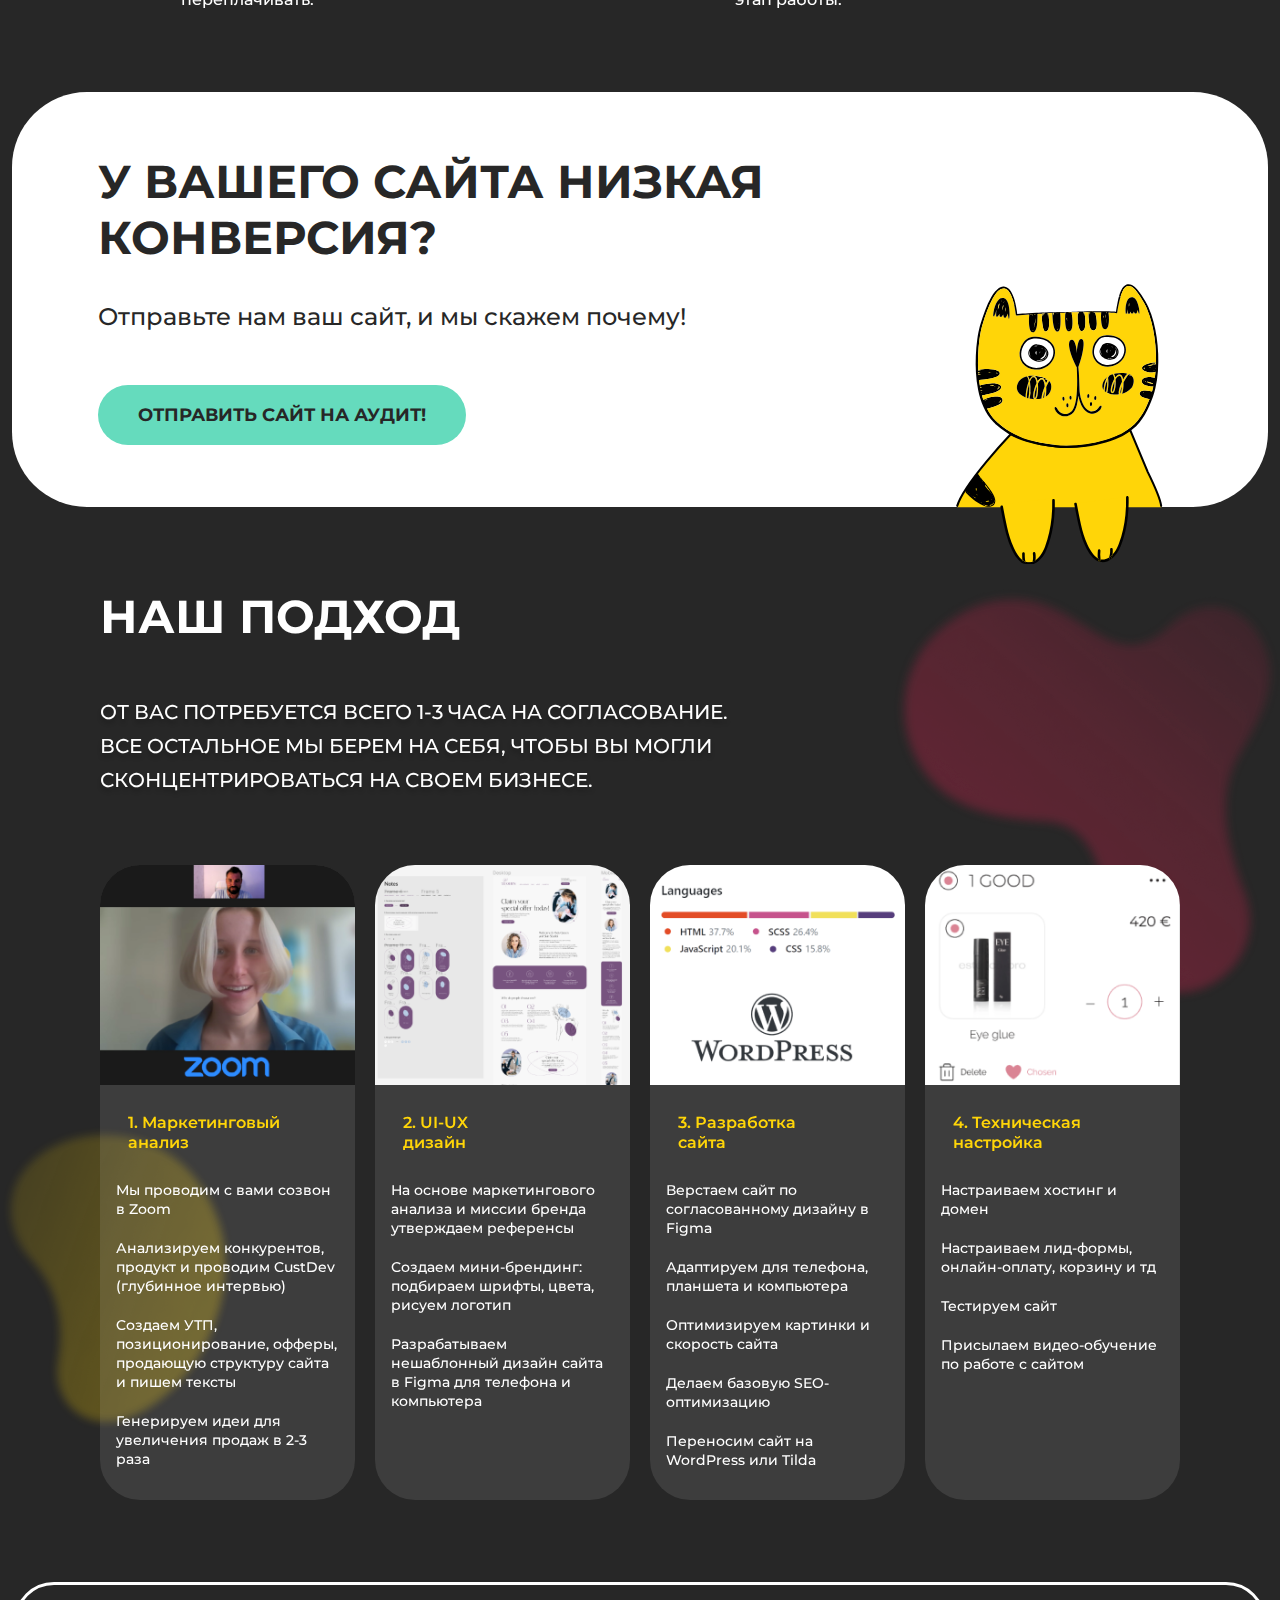
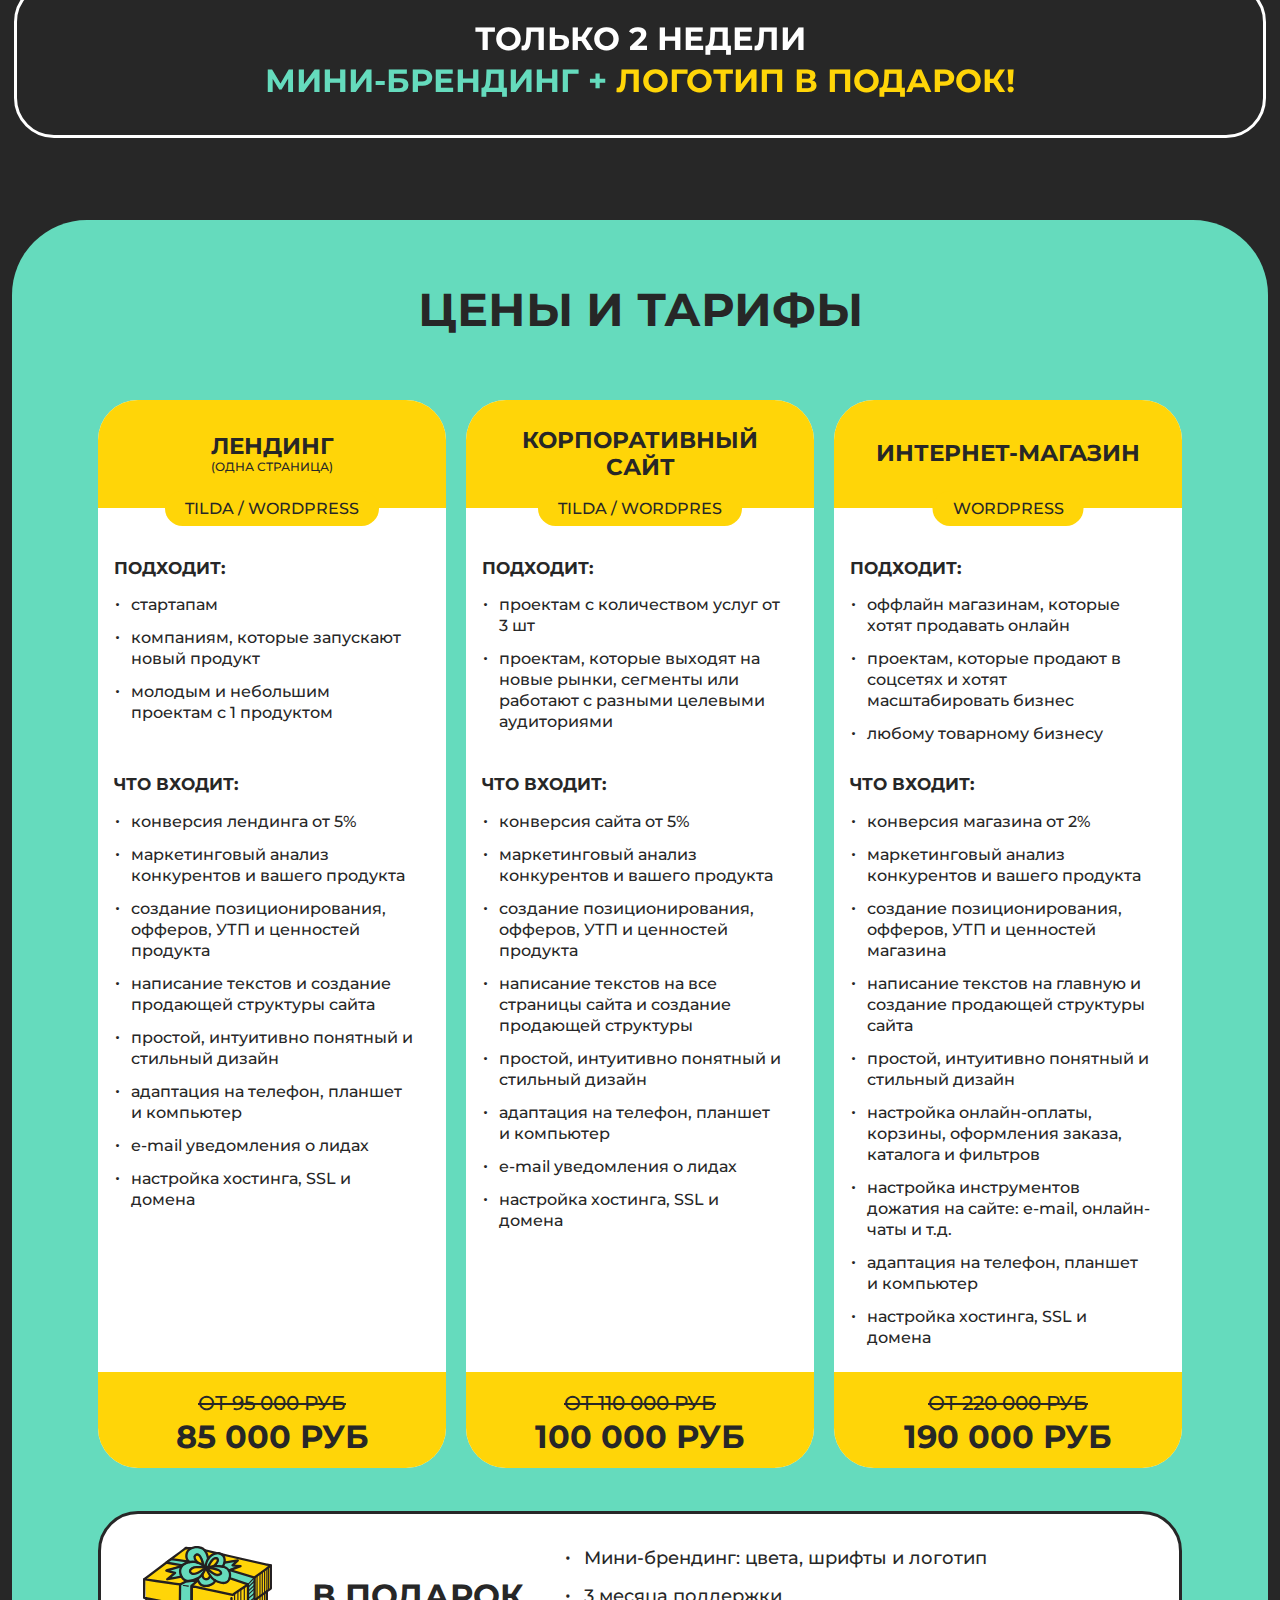
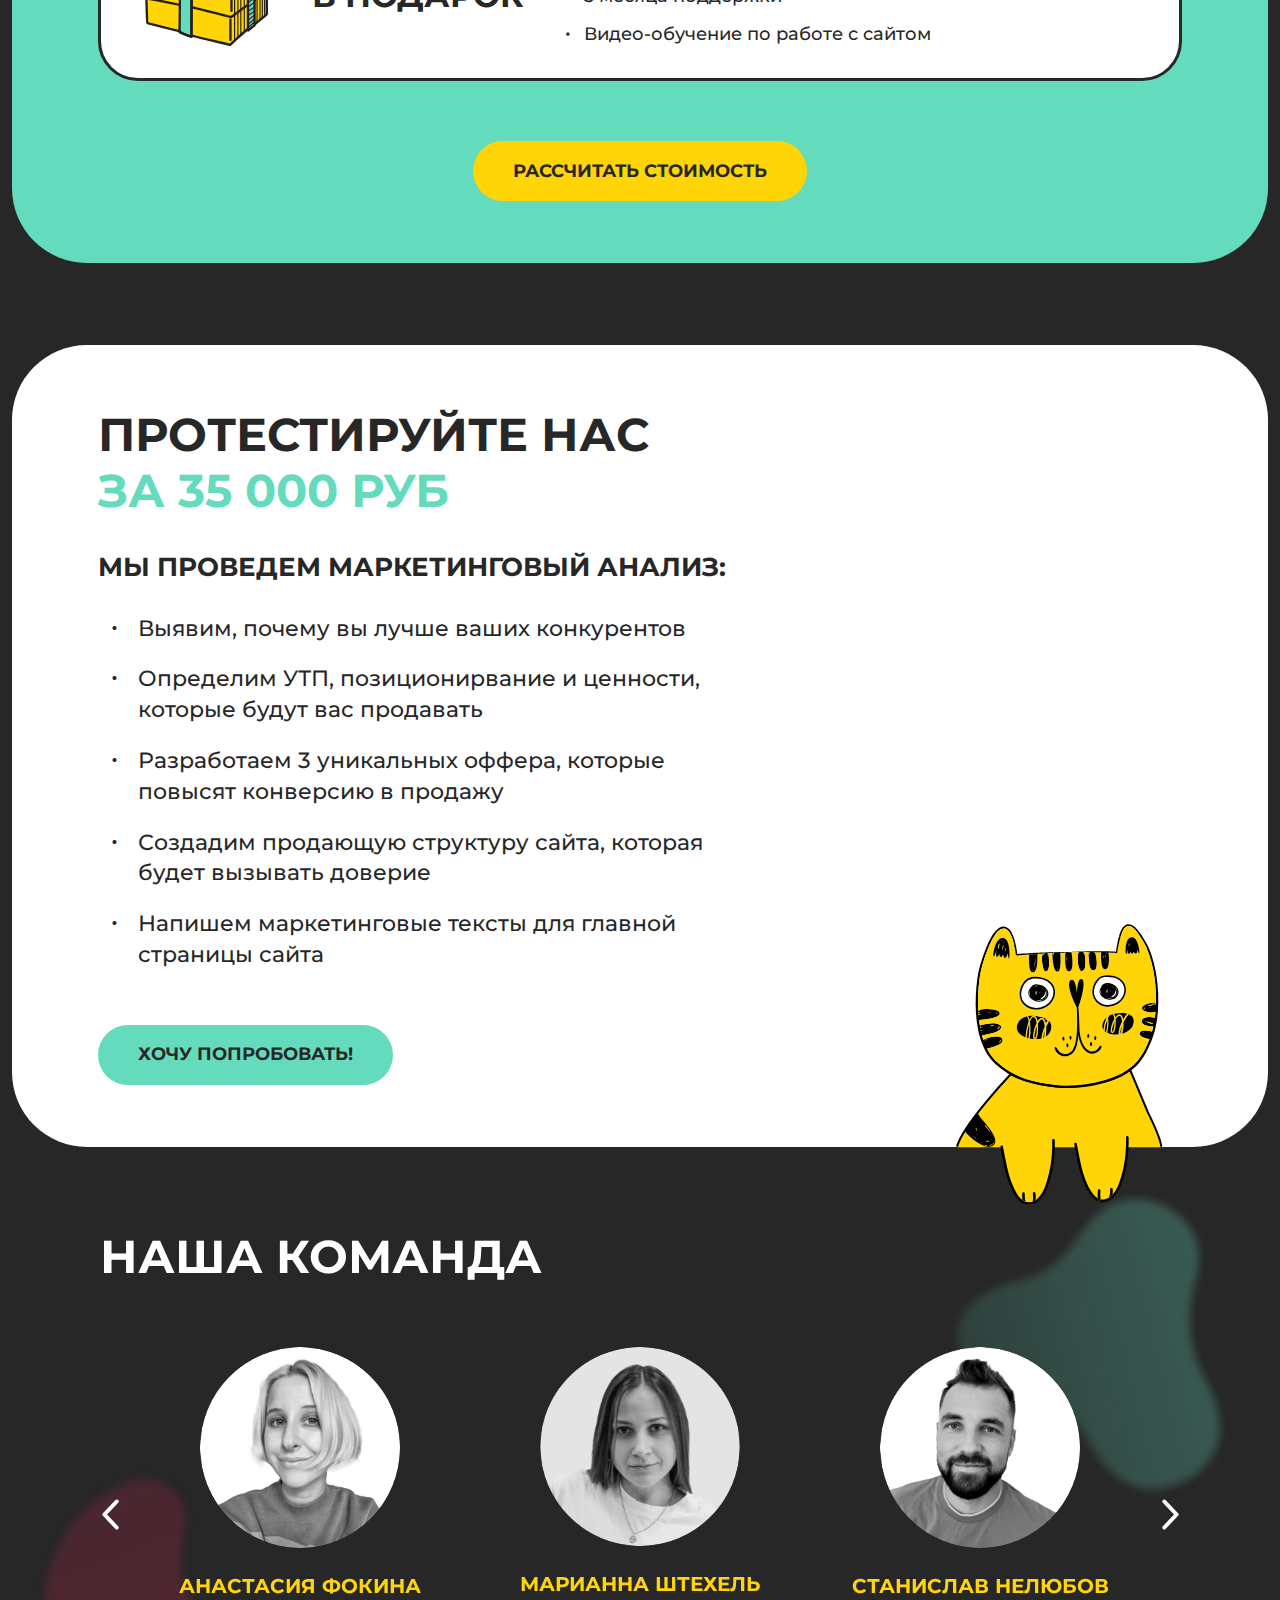
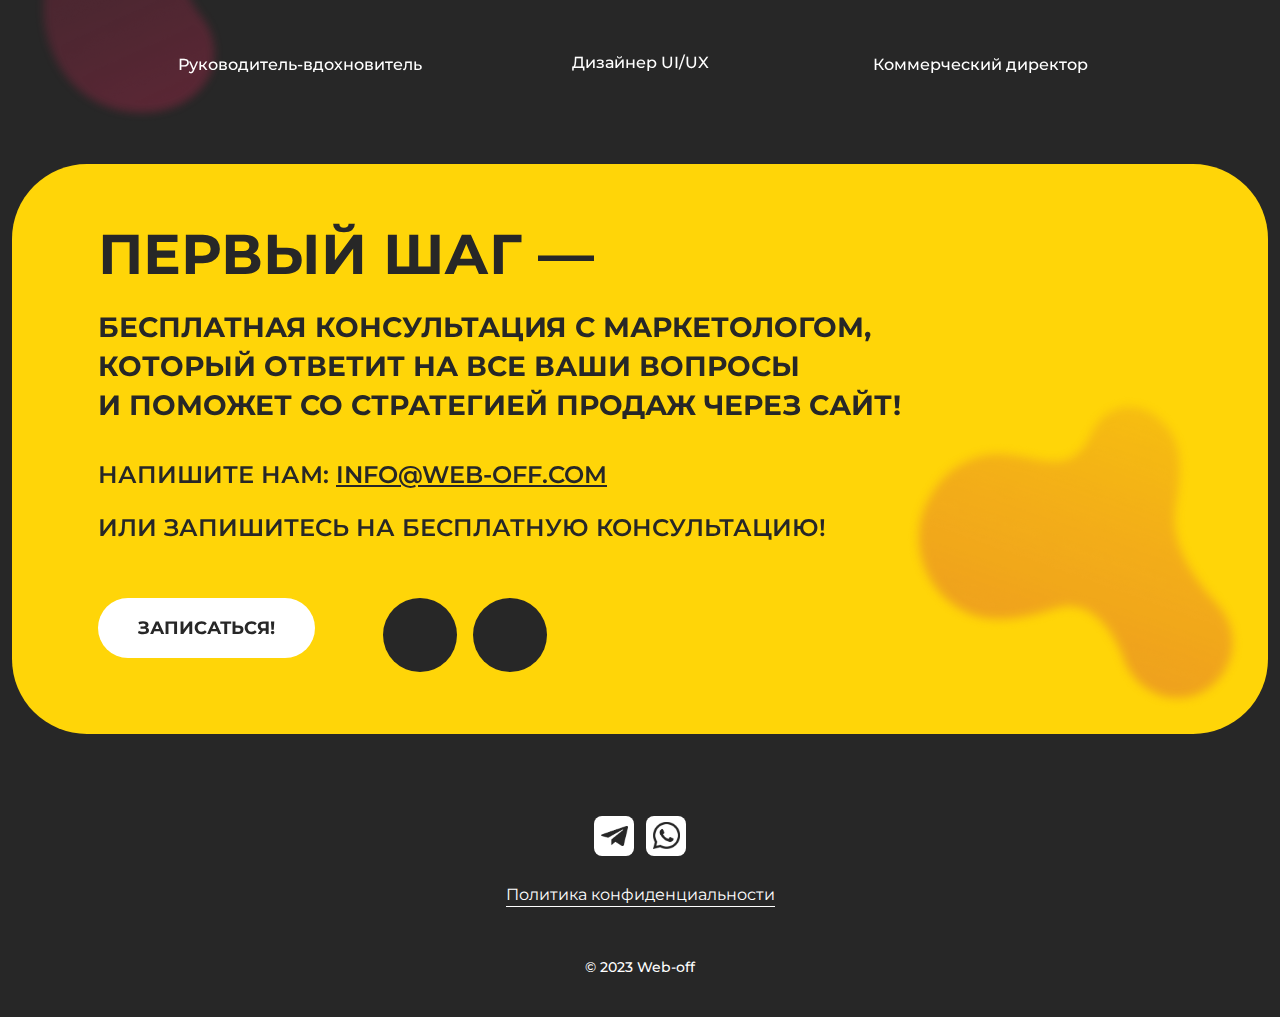
==== commit 7da72216: "revival" ====
--- a/index.html
+++ b/index.html
@@ -110,10 +110,11 @@
 	<main class="content page__content">
 		<section class="statystic content__statystic">
 			<div class="container">
+				<h3 class="statystic__sites-header" data-aos="fade-up">Мы знаем секрет!</h3>
 				<div class="statystic__questions">
 					<article class="statystic__sites">
 						<div class="statystic__sites-main">
-							<h3 class="statystic__sites-header" data-aos="fade-up">Мы знаем секрет!</h3>
+							
 							<div class="statystic__sites-grid">
 								<p class="statystic__sites-grid-figures" data-aos="fade-up" data-aos-delay="50">20%</p>
 								<p class="statystic__sites-grid-figures" data-aos="fade-up" data-aos-delay="150">80%</p>
@@ -128,11 +129,10 @@
 							<p class="statystic__sites-formula" data-aos="fade-up" data-aos-delay="450">Формула продающего сайта</p>
 						</div>
 					</article>
+					<div class="statystic__web-agency-arrowwrap" data-aos="fade-right" data-aos-delay="250">
+						<img src="./images/statystic_arrow.png" alt="" class="statystic__web-agency-arrow">
+					</div>
 					<article class="statystic__web-agency">
-						<div class="statystic__web-agency-arrowwrap" data-aos="fade-right" data-aos-delay="250">
-							<img src="./images/statystic_arrow.png" alt="" class="statystic__web-agency-arrow">
-						</div>
-						
 						<div class="statystic__web-agency-data" data-aos="fade-left" data-aos-delay="350">
 							<h3 class="statystic__web-agency-title">потому, что 90%&nbsp;ВЕБ-АГЕНТСТВ</h3>
 							<p class="statystic__web-agency-text">
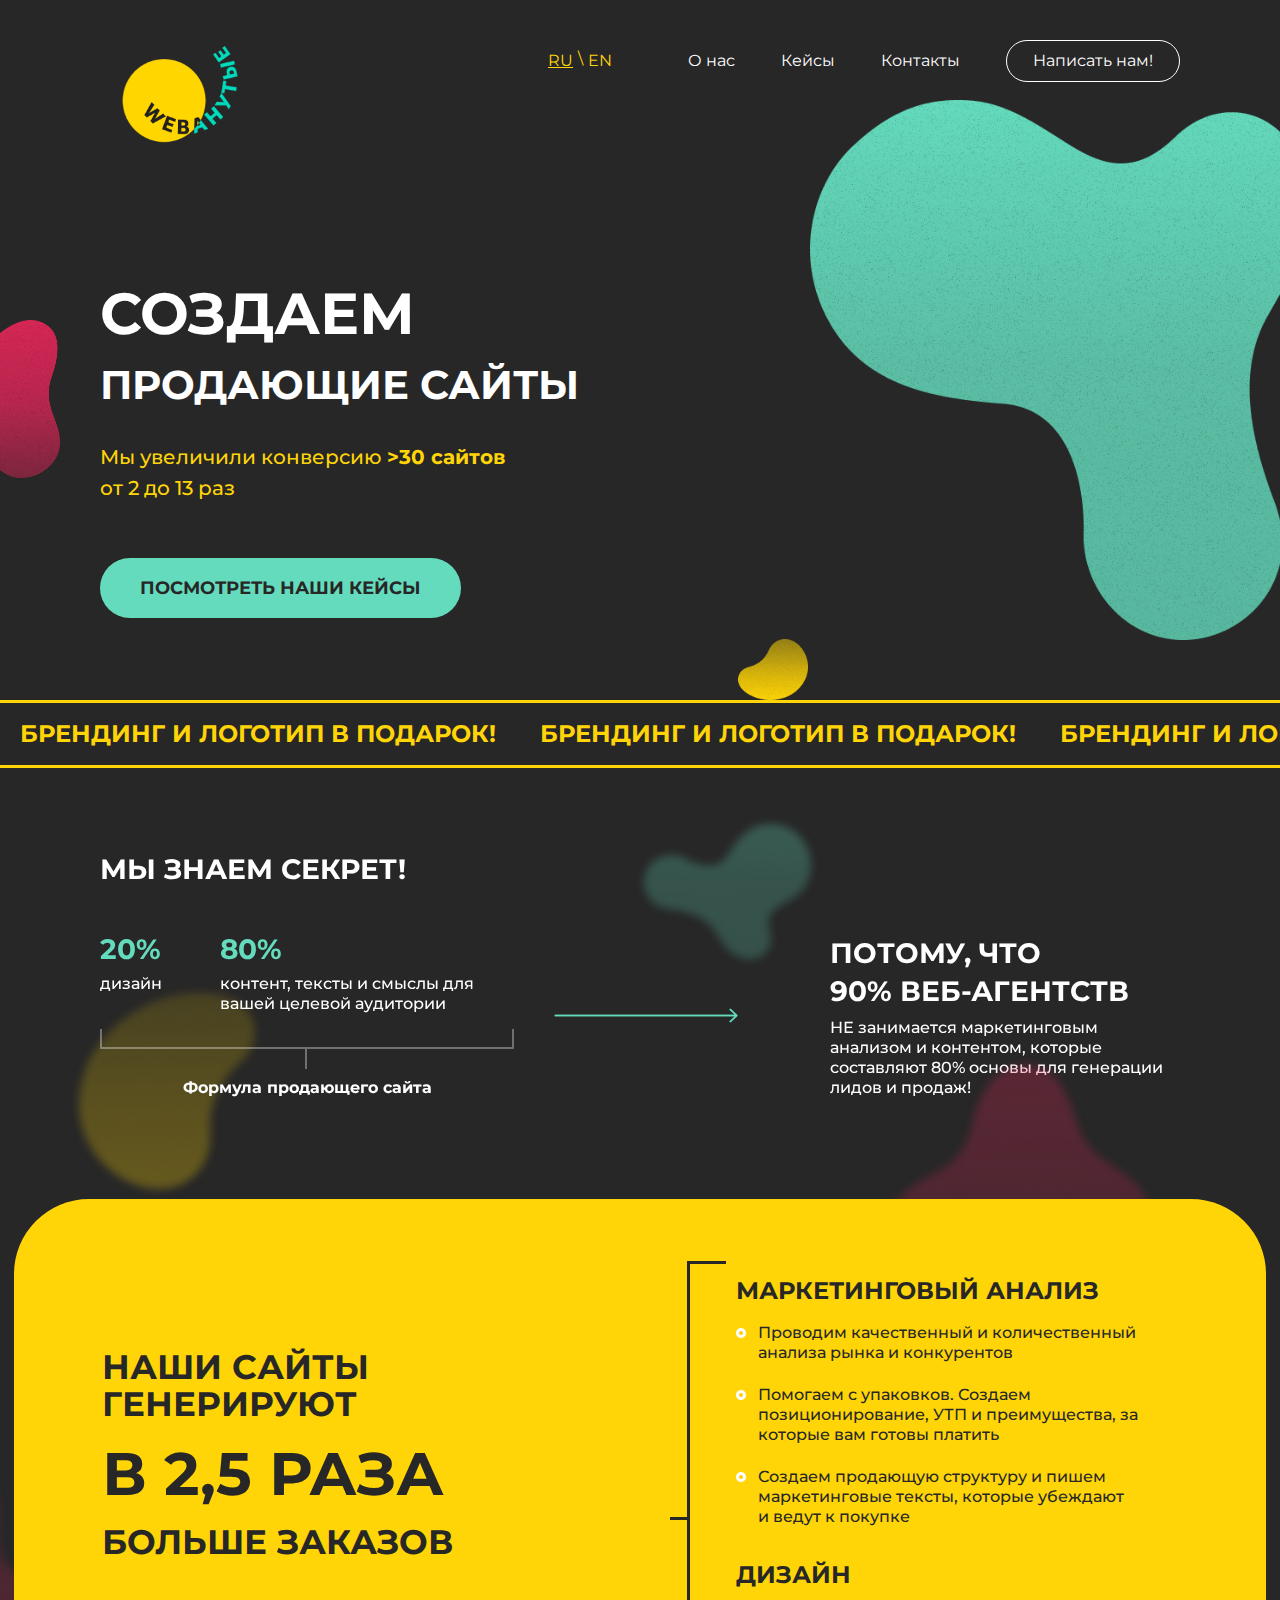
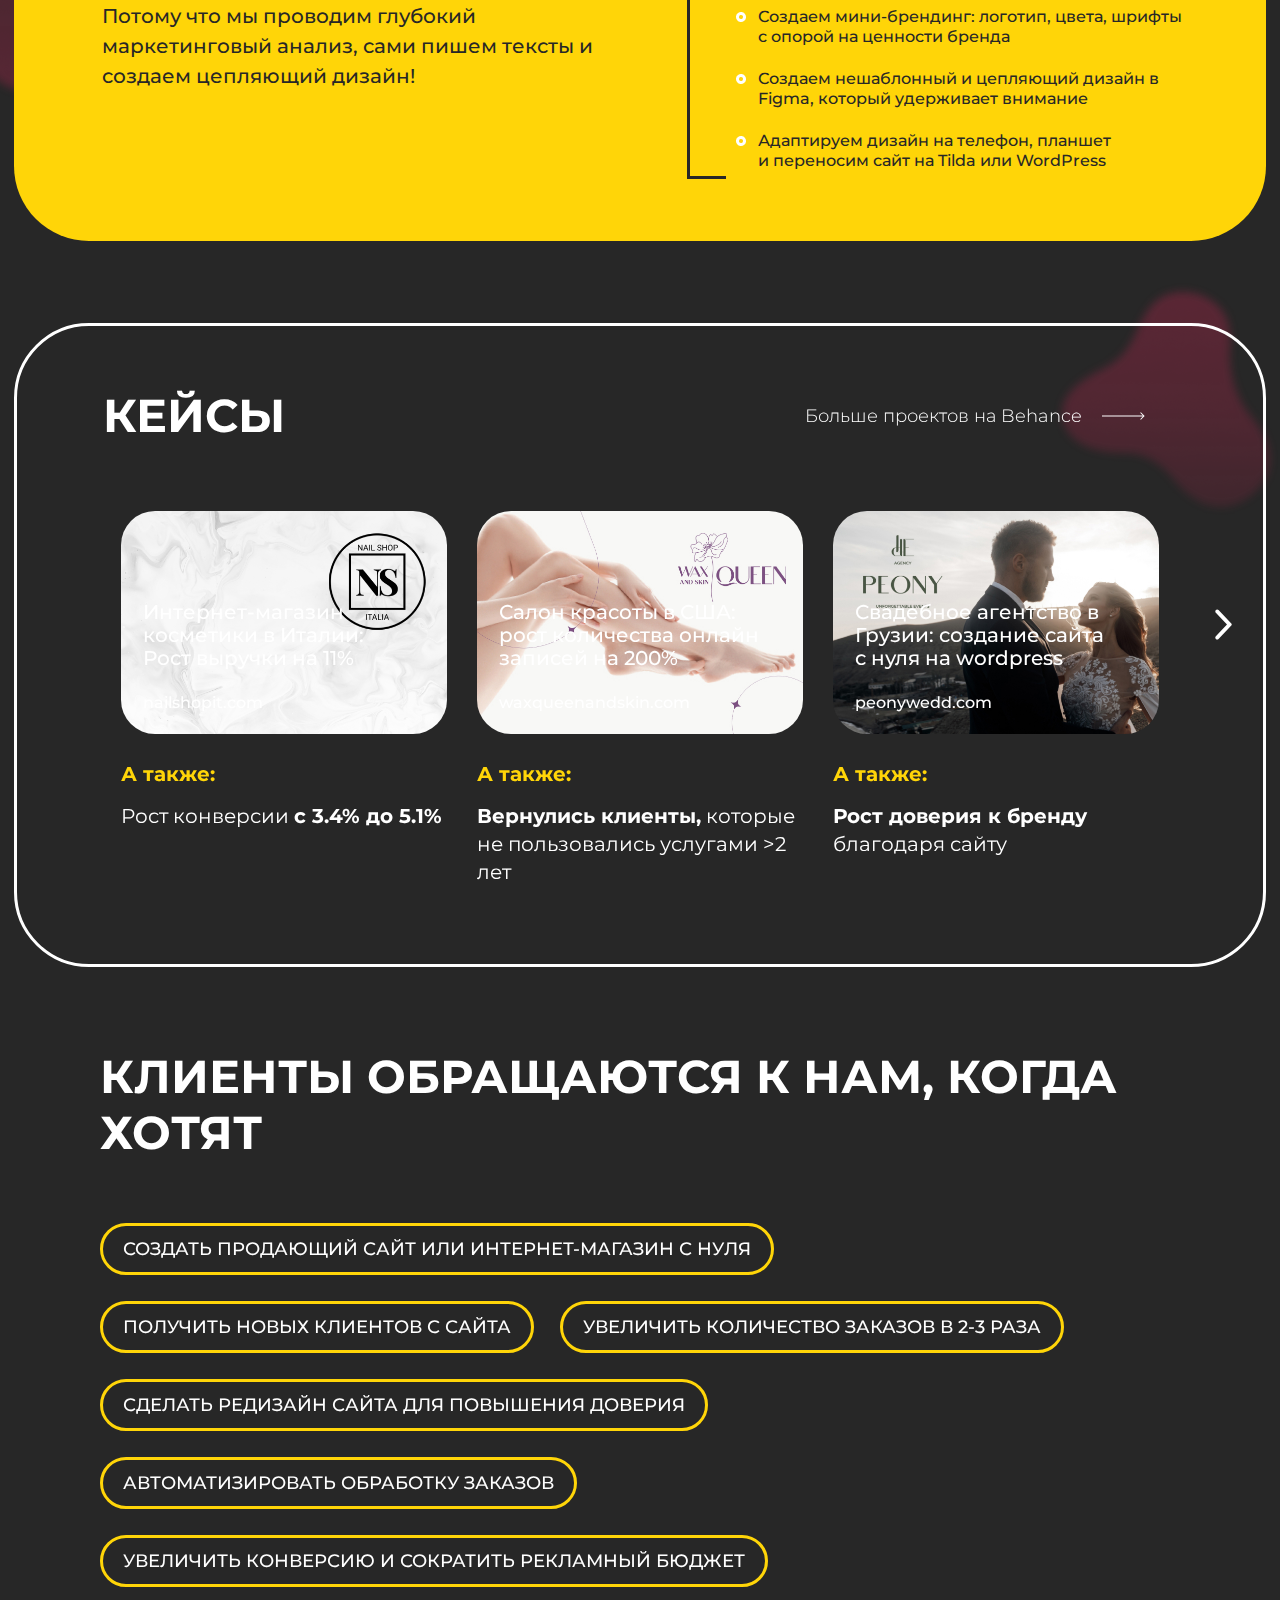
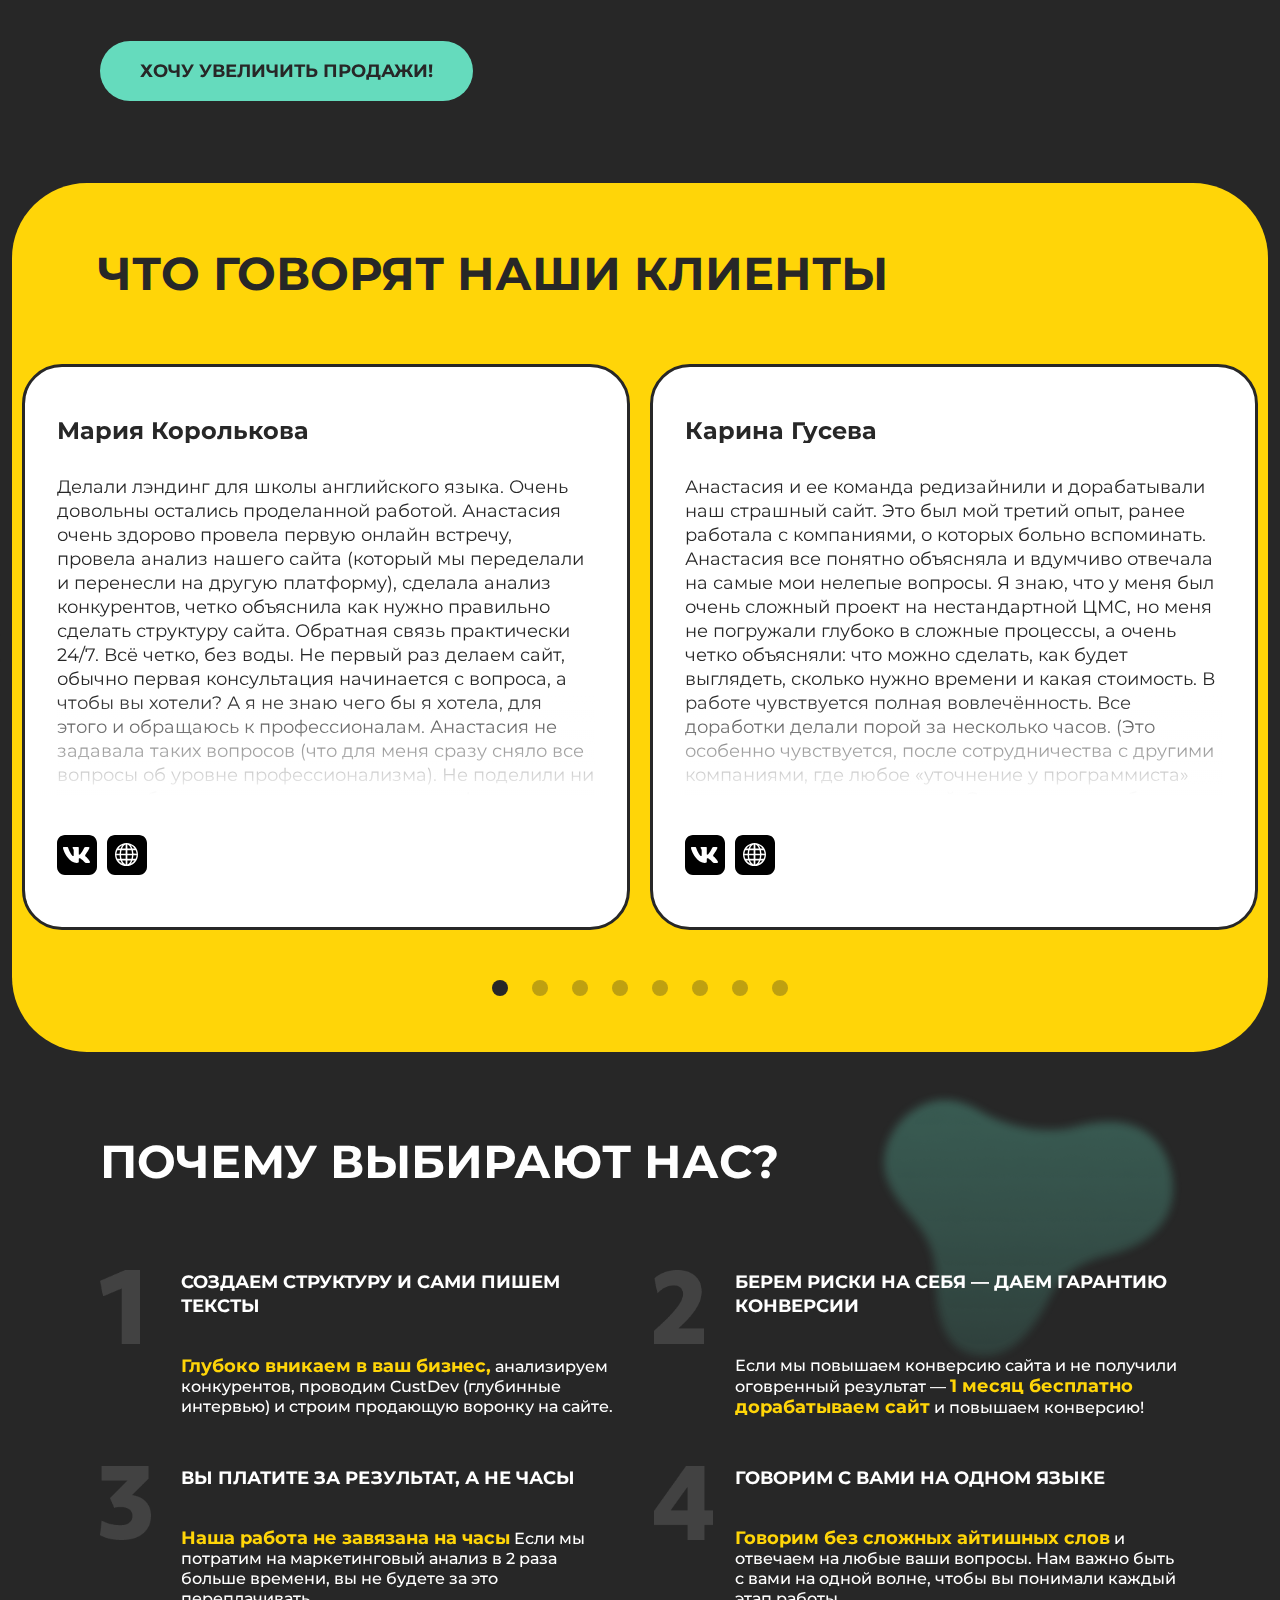
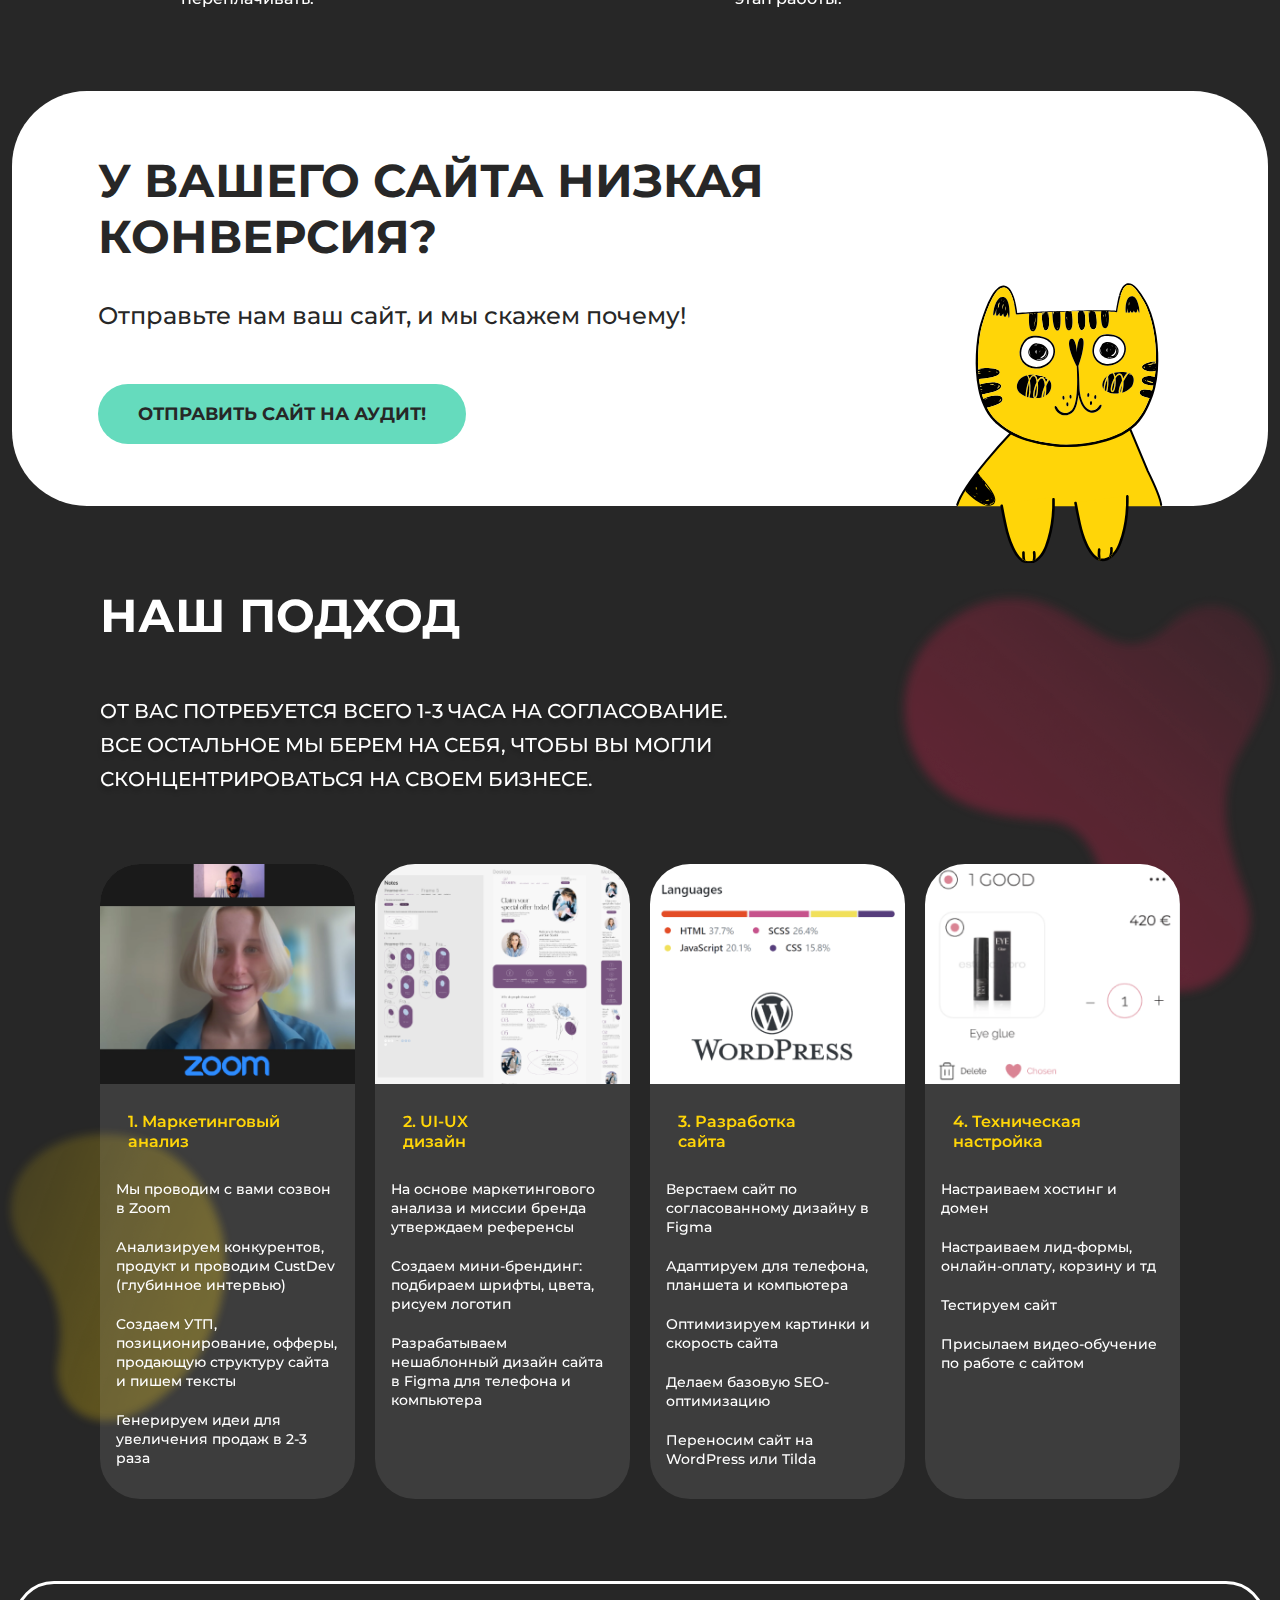
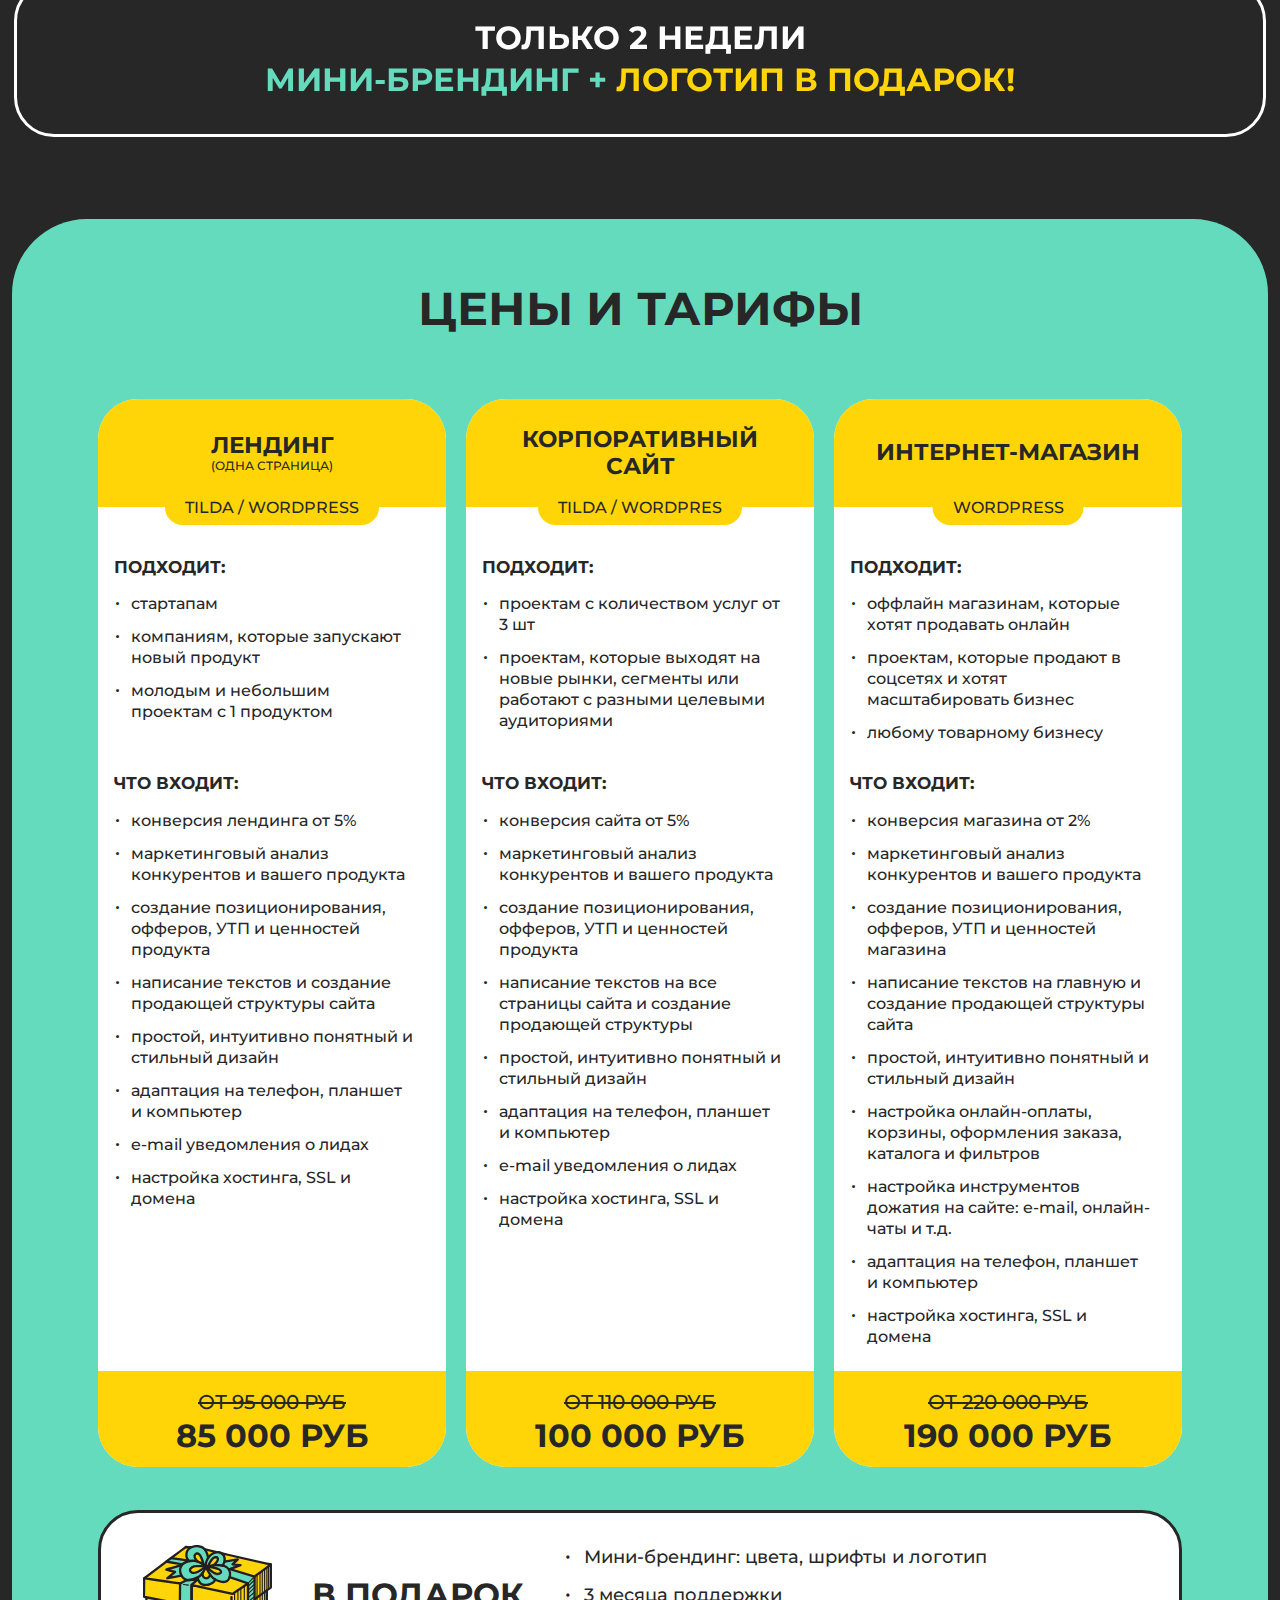
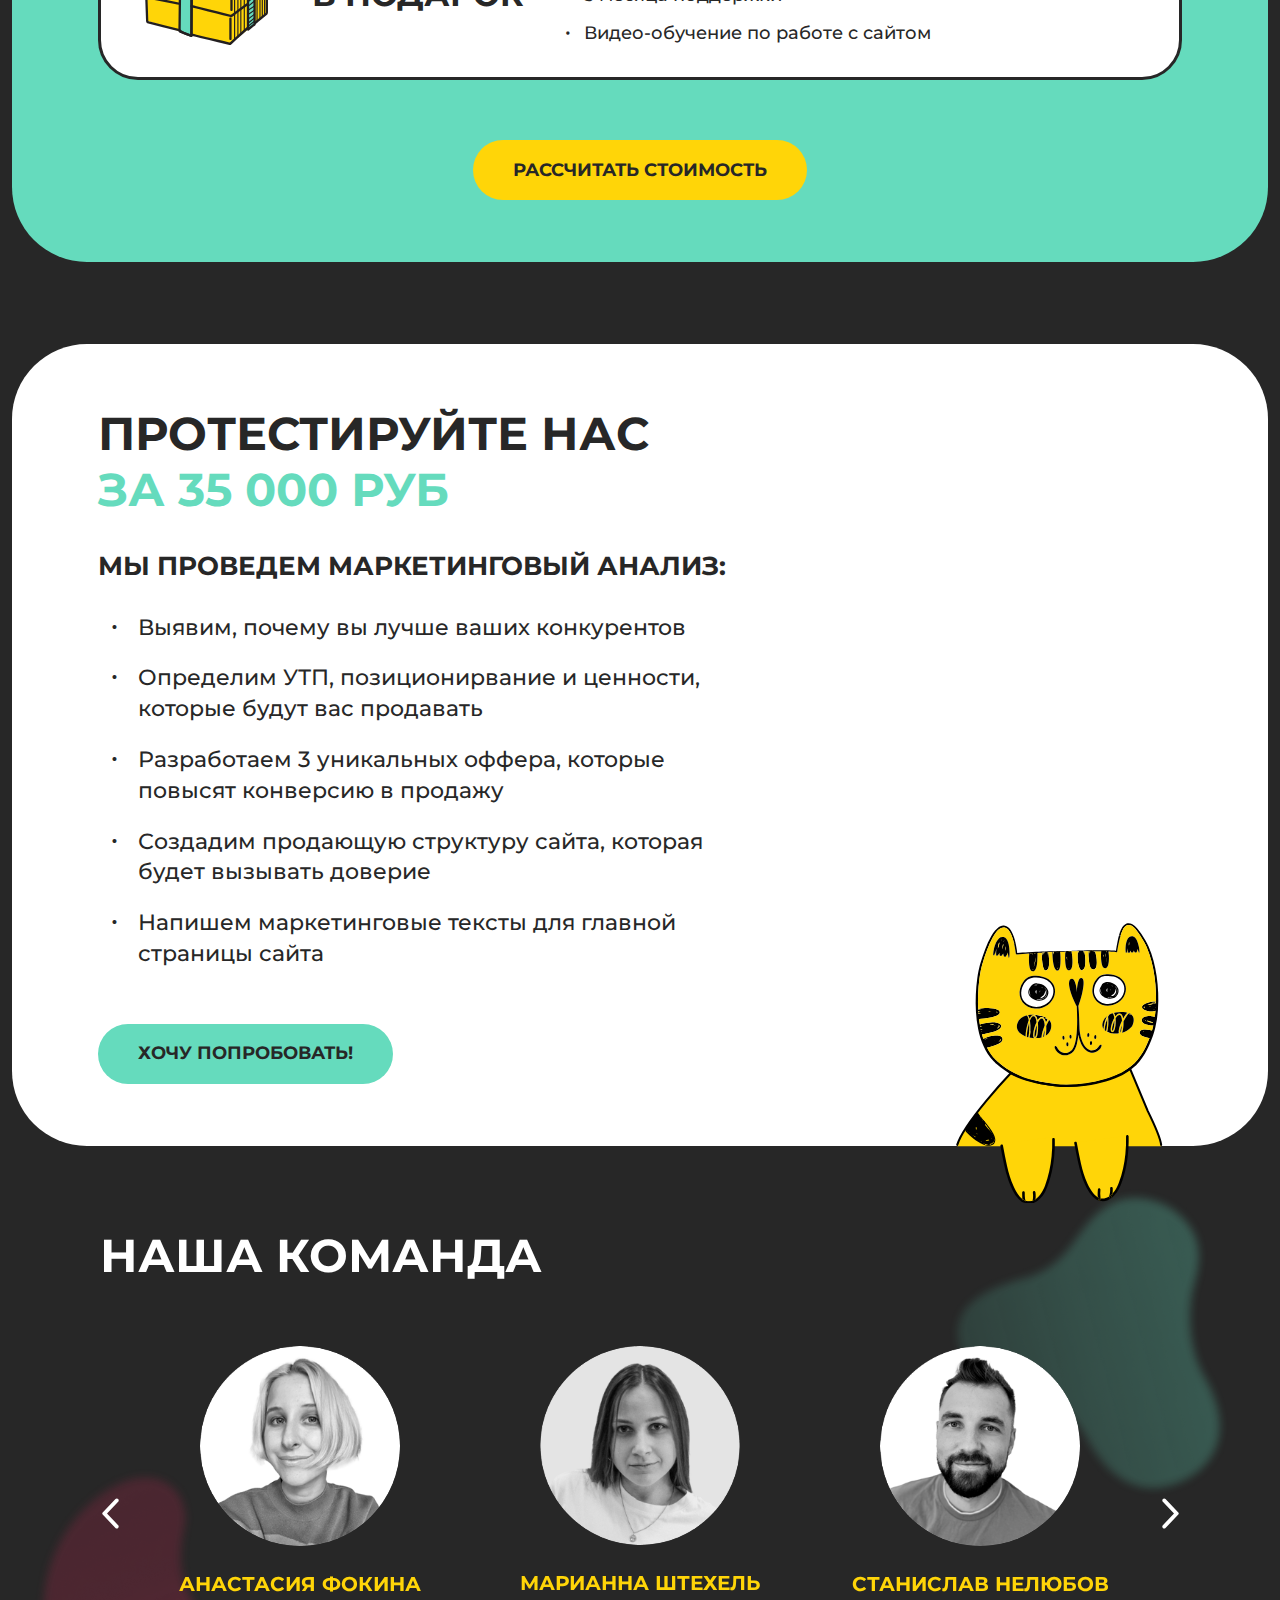
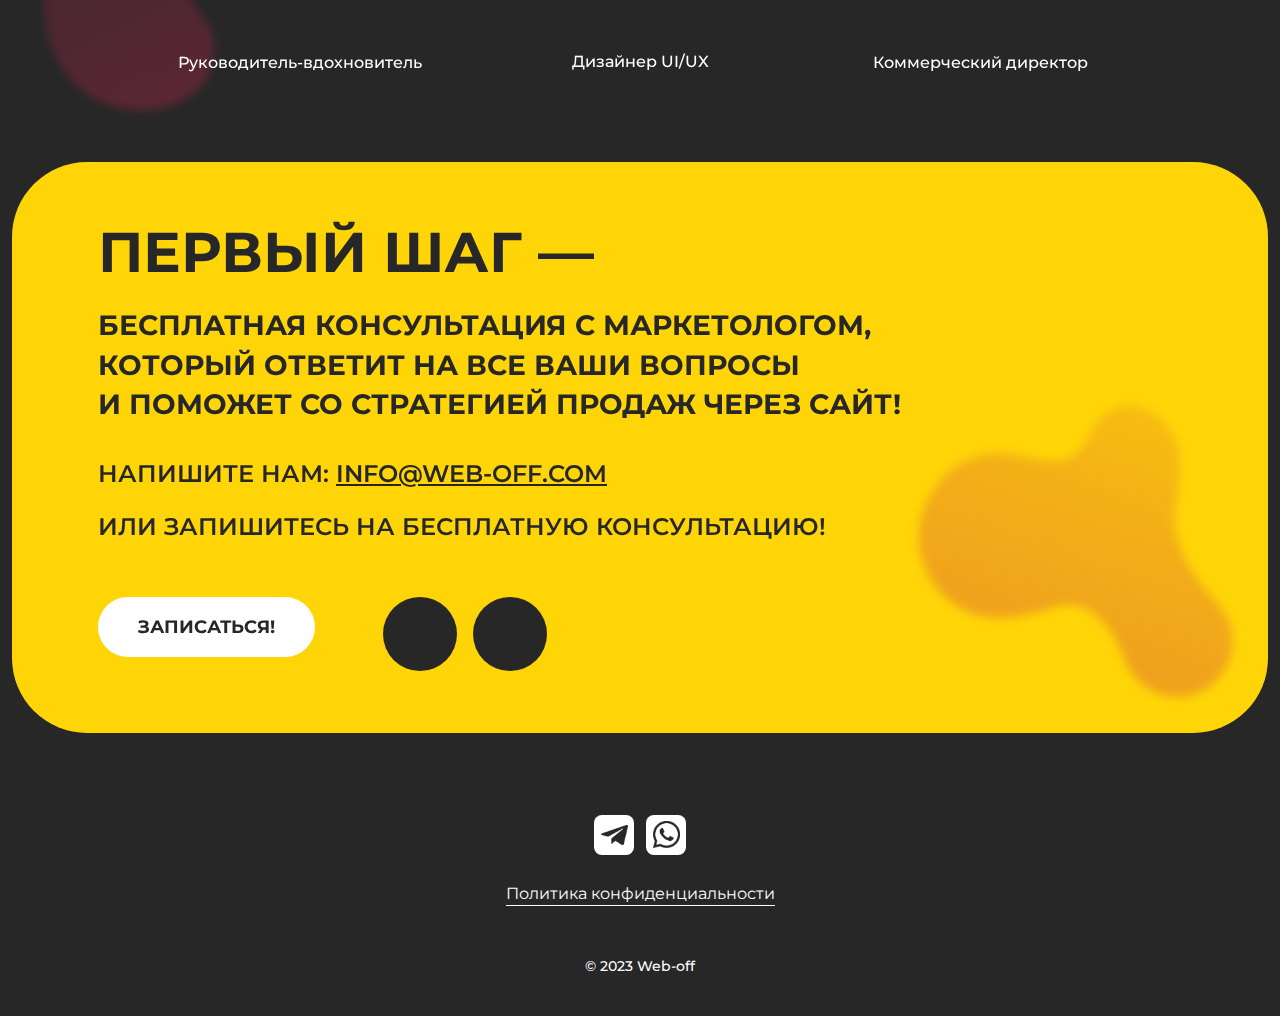
==== commit 006870c4: "revival" ====
--- a/index.html
+++ b/index.html
@@ -200,8 +200,8 @@
 										<span class="pro__desc">Интернет-магазин косметики в Италии: Рост&nbsp;выручки на 11%</span>
 										<span class="pro__link">nailshopit.com</span>
 									</span>
-									<img class="pro__pic" src="./img/res_1.png"
-										srcset="./img/res_1.png 1x, ./img/res_1@2x.png 2x" alt="">
+									<img class="pro__pic" src="./img/res_1.jpg"
+										srcset="./img/res_1.jpg 1x, ./img/res_1@2x.jpg 2x" alt="">
 								</span>
 								<p class="pro__more">А также:</p>
 								<p class="pro__res">Рост конверсии <strong>с&nbsp;3.4% до&nbsp;5.1%</strong></p>
@@ -212,8 +212,8 @@
 										<span class="pro__desc">Салон красоты в США: рост количества онлайн записей на 200%</span>
 										<span class="pro__link">waxqueenandskin.com</span>
 									</span>
-									<img class="pro__pic" src="./img/res_2.png"
-										srcset="./img/res_2.png 1x, ./img/res_2@2x.png 2x" alt="">
+									<img class="pro__pic" src="./img/res_2.jpg"
+										srcset="./img/res_2.jpg 1x, ./img/res_2@2x.jpg 2x" alt="">
 								</span>
 						    	<p class="pro__more">А также:</p>
 								<p class="pro__res"><strong>Вернулись клиенты,</strong> которые не пользовались услугами >2 лет</p>
@@ -224,8 +224,8 @@
 										<span class="pro__desc">Свадебное агентство в Грузии: создание сайта с&nbsp;нуля на wordpress</span>
 										<span class="pro__link">peonywedd.com</span>
 									</span>
-									<img class="pro__pic" src="./img/res_3.png"
-										srcset="./img/res_3.png 1x, ./img/res_3@2x.png 2x" alt="">
+									<img class="pro__pic" src="./img/res_3.jpg"
+										srcset="./img/res_3.jpg 1x, ./img/res_3@2x.jpg 2x" alt="">
 								</span>
 								<p class="pro__more">А также:</p>
 								<p class="pro__res"><strong>Рост доверия к бренду</strong> благодаря сайту </strong></p>
@@ -236,8 +236,8 @@
 										<span class="pro__desc">Интернет-магазин косметики: рост конверсии с 3.4% до 4%</span>
 										<span class="pro__link">cultmanicura.ru</span>
 									</span>
-									<img class="pro__pic" src="./img/res_4.png"
-										srcset="./img/res_4.png 1x, ./img/res_4@2x.png 2x" alt="">
+									<img class="pro__pic" src="./img/res_4.jpg"
+										srcset="./img/res_4.jpg 1x, ./img/res_4@2x.jpg 2x" alt="">
 								</span>
 								<p class="pro__more">А также:</p>
 								<p class="pro__res">Новые клиенты начали совершаь заказы<strong>от 20 тыс руб, при среднем чеке в 4 раза ниже</strong> </p>
@@ -248,8 +248,8 @@
 										<span class="pro__desc">Интернет-магазин кондитерской: конверсия 4.5%, а не 2%</span>
 										<span class="pro__link">boronovskaya.ru</span>
 									</span>
-									<img class="pro__pic" src="./img/res_5.png"
-										srcset="./img/res_5.png 1x, ./img/res_5@2x.png 2x" alt="">
+									<img class="pro__pic" src="./img/res_5.jpg"
+										srcset="./img/res_5.jpg 1x, ./img/res_5@2x.jpg 2x" alt="">
 								</span>
 								<p class="pro__more">А также:</p>
 								<p class="pro__res">Автоматизировали процесс обработки заказа и оптимизировали скорость на
